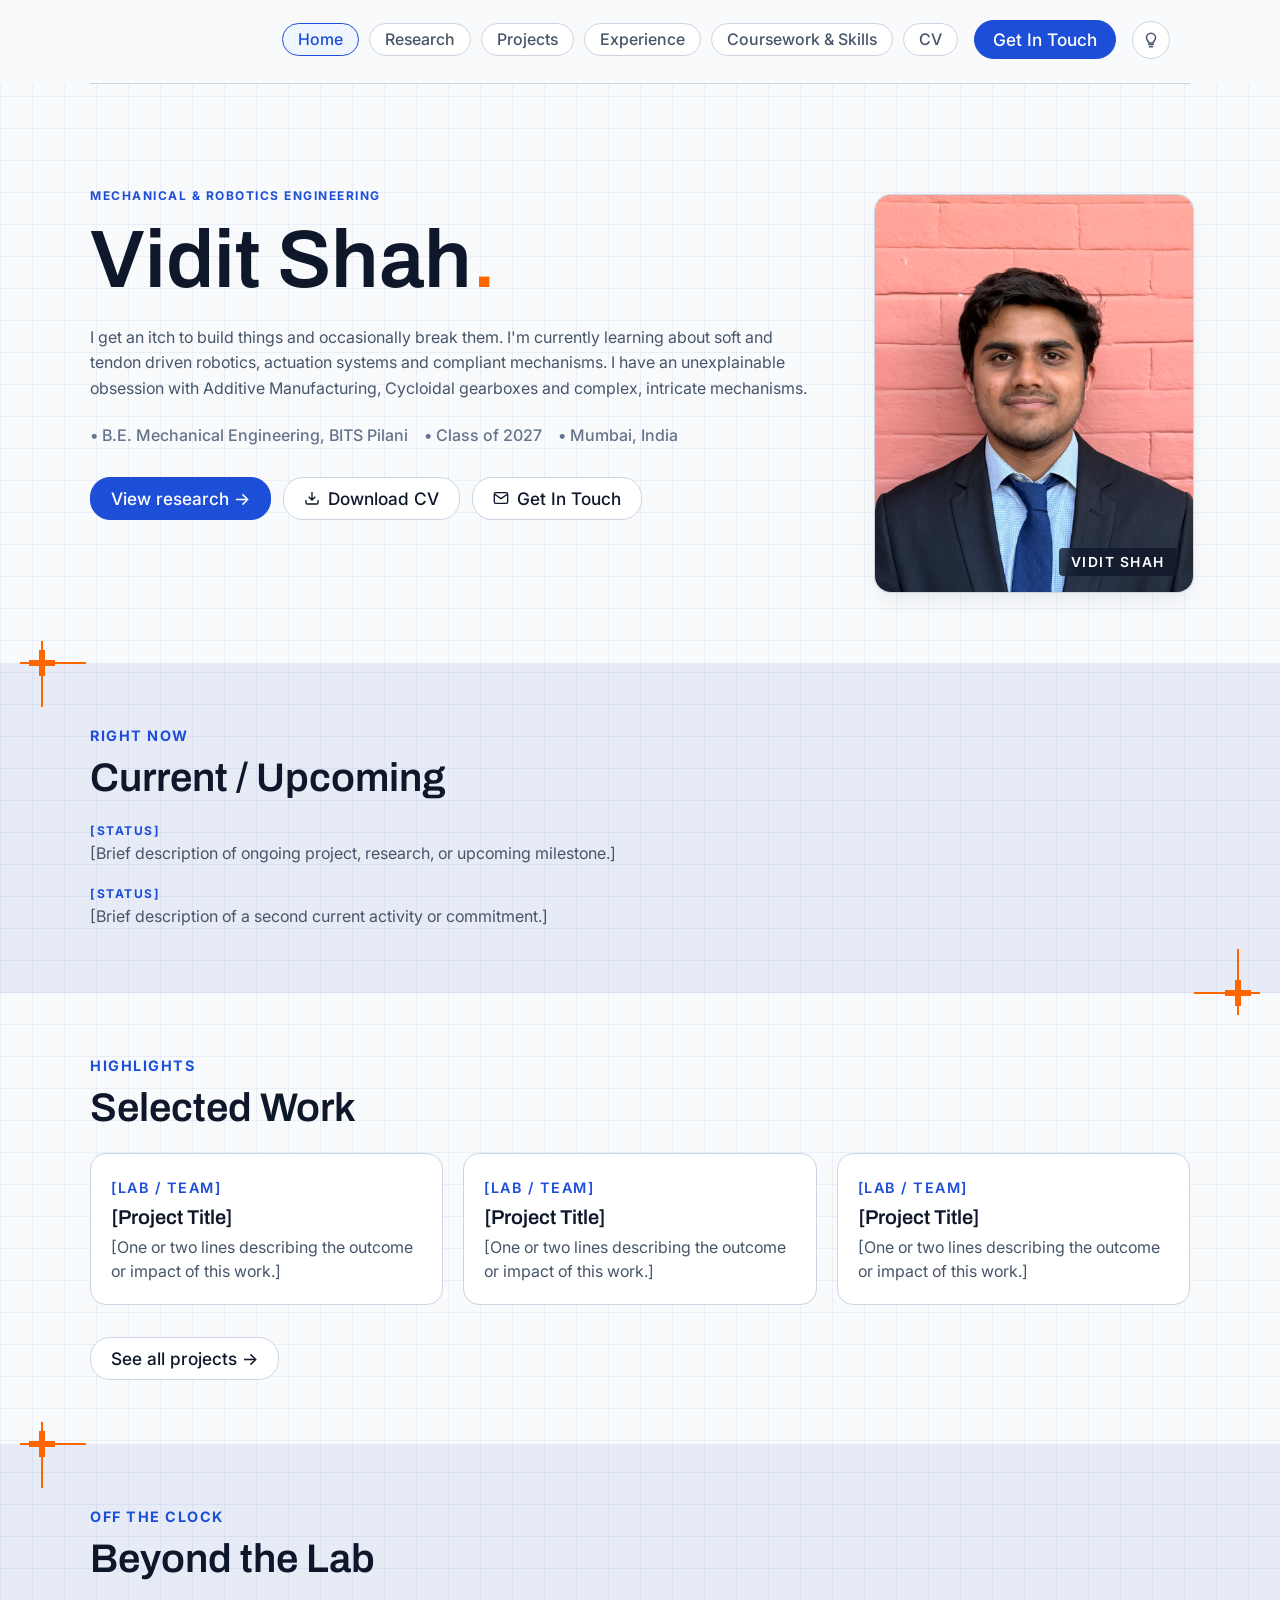
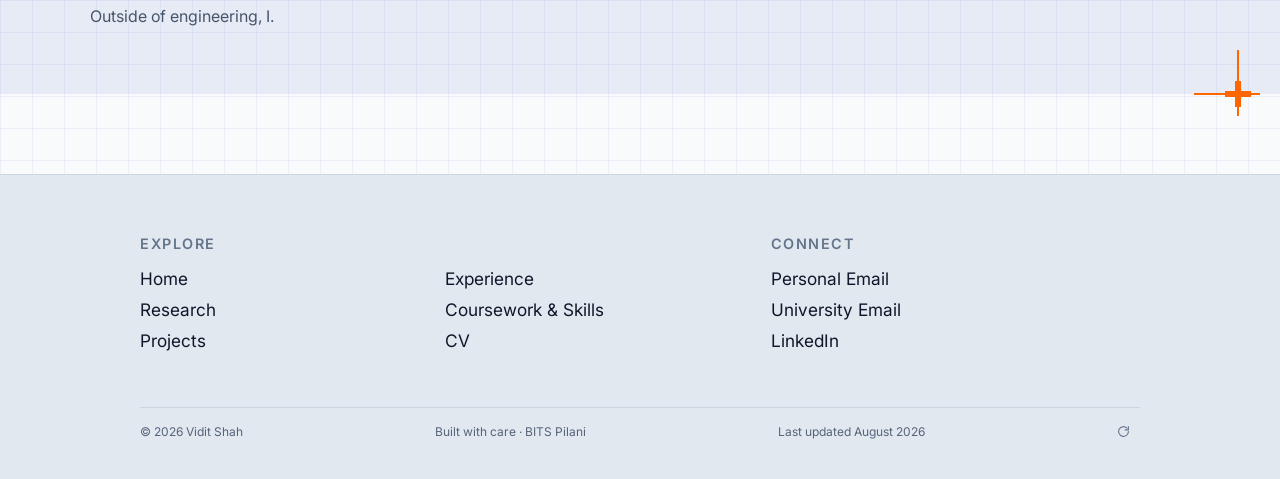
==== index.html @ d148212d "Update index.html" ====
<!DOCTYPE html>
<html lang="en">
<head>
  <meta charset="UTF-8">
  <meta name="viewport" content="width=device-width, initial-scale=1.0">
  <title>Vidit Shah</title>
  <link rel="icon" type="image/png" href="assets/favicon.png">
  <link rel="icon" type="image/svg+xml" href="assets/favicon.svg">
  <link rel="apple-touch-icon" href="assets/favicon.png">
  <link rel="stylesheet" href="style.css">
  <link rel="preconnect" href="https://fonts.googleapis.com">
  <link rel="preconnect" href="https://fonts.gstatic.com" crossorigin>
  <link href="https://fonts.googleapis.com/css2?family=Inter:wght@300;400;500;600;700&family=Archivo:ital,wght@0,500;0,600;0,700;1,400&display=swap" rel="stylesheet">
  <script>
    // Applied before first paint to avoid a light-mode flash for users
    // who previously chose dark mode. Mirrors the logic in script.js.
    try {
      if (localStorage.getItem('theme-preference') === 'dark') {
        document.documentElement.classList.add('dark-mode-pending');
      }
    } catch (e) {}
  </script>
</head>
<body>

  <!-- Site Header (nav + divider, frozen together on scroll) -->
  <header class="site-header">
    <div class="nav-container">
      <nav class="navbar" role="tablist" aria-label="Site sections">
        <button class="nav-tab active" data-filter="home" role="tab" aria-selected="true">Home</button>
        <button class="nav-tab" data-filter="research" role="tab" aria-selected="false">Research</button>
        <button class="nav-tab" data-filter="projects" role="tab" aria-selected="false">Projects</button>
        <button class="nav-tab" data-filter="experience" role="tab" aria-selected="false">Experience</button>
        <button class="nav-tab" data-filter="skills" role="tab" aria-selected="false">Coursework &amp; Skills</button>
        <button class="nav-tab" id="cv-btn" type="button">CV</button>
      </nav>
      <button id="contact-btn" class="contact-tab">Get In Touch</button>
      <button id="theme-toggle-btn" class="theme-toggle-btn" type="button" aria-label="Toggle dark mode" aria-pressed="false">
        <svg class="theme-icon" viewBox="0 0 24 24" fill="none" stroke="currentColor" stroke-width="2" stroke-linecap="round" stroke-linejoin="round">
          <path d="M9 18h6"/>
          <path d="M10 21h4"/>
          <path d="M12 3a6 6 0 0 0-6 6c0 2.14.94 3.36 2 4.5.53.57 1 1.13 1 2.5h6c0-1.37.47-1.93 1-2.5 1.06-1.14 2-2.36 2-4.5a6 6 0 0 0-6-6z"/>
        </svg>
      </button>
    </div>

    <hr class="top-divider">
  </header>

  <main class="main-content">
    
    <!-- Home Ribbons (Visible on Home Tab) -->
    <section id="hero-section" class="ribbons-wrapper">

      <!-- Ribbon 1: Name & Hero Shot -->
      <div class="ribbon ribbon-a ribbon-hero">
        <div class="ribbon-inner hero-ribbon-inner">
          <div class="hero-text">
            <span class="hero-sub-header">Mechanical & Robotics Engineering</span>
            <h1 class="hero-title">Vidit Shah<span class="hero-title-accent">.</span></h1>
            <p class="hero-bio">
              I get an itch to build things and occasionally break them. I'm currently learning about soft and tendon driven robotics, actuation systems and compliant mechanisms. I have an unexplainable obsession with Additive Manufacturing, Cycloidal gearboxes and complex, intricate mechanisms.
            </p>
            <ul class="hero-meta">
              <li>• B.E. Mechanical Engineering, BITS Pilani</li>
              <li>• Class of 2027</li>
              <li>• Mumbai, India</li>
            </ul>
            <div class="hero-actions">
              <button class="btn btn-solid" data-nav-target="research">View research &rarr;</button>
              <button class="btn btn-outline" id="hero-cv-btn" type="button">
                <svg class="btn-icon" viewBox="0 0 24 24" fill="none" stroke="currentColor" stroke-width="2"><path d="M21 15v4a2 2 0 0 1-2 2H5a2 2 0 0 1-2-2v-4M7 10l5 5 5-5M12 15V3"/></svg>
                Download CV
              </button>
              <button class="btn btn-outline" id="hero-contact-btn" type="button">
                <svg class="btn-icon" viewBox="0 0 24 24" fill="none" stroke="currentColor" stroke-width="2"><path d="M4 4h16c1.1 0 2 .9 2 2v12c0 1.1-.9 2-2 2H4c-1.1 0-2-.9-2-2V6c0-1.1.9-2 2-2z"/><polyline points="22,6 12,13 2,6"/></svg>
                Get In Touch
              </button>
            </div>
          </div>

          <div class="hero-image-wrapper hero-dim">
            <img src="assets/profile.jpg" alt="Profile Photo" class="hero-image">

            <!-- ISO 129-style dimension callouts, shown on .hero-dim:hover.
                 Decorative — update the three .dim-value numbers below if
                 the photo's real size or corner radius ever changes. -->
            <div class="dim-callouts" aria-hidden="true">

              <!-- Overall width, dimensioned above the photo -->
              <div class="dim dim-width">
                <span class="dim-ext dim-ext-a"></span>
                <span class="dim-ext dim-ext-b"></span>
                <span class="dim-stroke"></span>
                <span class="dim-arrow dim-arrow-a"></span>
                <span class="dim-arrow dim-arrow-b"></span>
                <span class="dim-value">96</span>
              </div>

              <!-- Overall height, dimensioned to the right of the photo -->
              <div class="dim dim-height">
                <span class="dim-ext dim-ext-a"></span>
                <span class="dim-ext dim-ext-b"></span>
                <span class="dim-stroke"></span>
                <span class="dim-arrow dim-arrow-a"></span>
                <span class="dim-arrow dim-arrow-b"></span>
                <span class="dim-value">120</span>
              </div>

              <!-- Corner fillet radius, leadered from the bottom-left corner -->
              <div class="dim dim-fillet">
                <span class="dim-leader"></span>
                <span class="dim-value">R16</span>
              </div>

            </div>

            <div class="hero-badge">Vidit Shah</div>
          </div>
        </div>
      </div>

      <!-- Ribbon 2: Current / Upcoming -->
      <div class="ribbon ribbon-b">
        <span class="corner-mark corner-mark-tl" aria-hidden="true"></span>
        <span class="corner-mark corner-mark-br" aria-hidden="true"></span>
        <div class="ribbon-inner">
          <span class="ribbon-eyebrow">RIGHT NOW</span>
          <h2 class="ribbon-title">Current / Upcoming</h2>
          <ul class="ribbon-list">
            <li>
              <span class="ribbon-list-label">[Status]</span>
              <span class="ribbon-list-text">[Brief description of ongoing project, research, or upcoming milestone.]</span>
            </li>
            <li>
              <span class="ribbon-list-label">[Status]</span>
              <span class="ribbon-list-text">[Brief description of a second current activity or commitment.]</span>
            </li>
          </ul>
        </div>
      </div>

      <!-- Ribbon 3: Selected Work -->
      <div class="ribbon ribbon-a">
        <div class="ribbon-inner">
          <span class="ribbon-eyebrow">HIGHLIGHTS</span>
          <h2 class="ribbon-title">Selected Work</h2>
          <div class="ribbon-card-row">
            <div class="mini-card">
              <span class="sub-header">[LAB / TEAM]</span>
              <h3 class="mini-card-title">[Project Title]</h3>
              <p class="mini-card-description">[One or two lines describing the outcome or impact of this work.]</p>
            </div>
            <div class="mini-card">
              <span class="sub-header">[LAB / TEAM]</span>
              <h3 class="mini-card-title">[Project Title]</h3>
              <p class="mini-card-description">[One or two lines describing the outcome or impact of this work.]</p>
            </div>
            <div class="mini-card">
              <span class="sub-header">[LAB / TEAM]</span>
              <h3 class="mini-card-title">[Project Title]</h3>
              <p class="mini-card-description">[One or two lines describing the outcome or impact of this work.]</p>
            </div>
          </div>
          <button class="btn btn-outline ribbon-cta" data-nav-target="projects">See all projects &rarr;</button>
        </div>
      </div>

      <!-- Ribbon 4: Beyond the Lab -->
      <div class="ribbon ribbon-b">
        <span class="corner-mark corner-mark-tl" aria-hidden="true"></span>
        <span class="corner-mark corner-mark-br" aria-hidden="true"></span>
        <div class="ribbon-inner">
          <span class="ribbon-eyebrow">OFF THE CLOCK</span>
          <h2 class="ribbon-title">Beyond the Lab</h2>
          <p class="ribbon-text">
            Outside of engineering, I.
          </p>
        </div>
      </div>

    </section>


    <!-- Research Summary (Visible only on Research Tab) — populated from
         the ResearchFocus sheet via script.js -->
    <section id="research-intro" class="section-intro hidden">
      <div class="section-intro-inner">
        <span class="ribbon-eyebrow">OVERVIEW</span>
        <h2 class="ribbon-title">Research Focus</h2>
        <p class="ribbon-text" id="research-focus-text">Loading research focus…</p>
        <div class="tags section-intro-tags" id="research-focus-tags"></div>
      </div>
    </section>

    <!-- Project Grid (Visible on Research, Skills) — Research cards and
         Coursework/Skills lists are populated from Google Sheets via
         script.js. Coursework/Skills card shells stay in the HTML since
         their surrounding copy is hardcoded; only the grouped lists are
         dynamic. -->
    <section id="grid-section" class="grid-container hidden">

      <!-- Research cards render here -->
      <div id="research-cards-container" class="contents"></div>

      <!-- Coursework Card -->
      <article class="card card-wide" data-category="skills">
        <div class="card-media text-banner flex-column">
          <span class="banner-text">COURSEWORK</span>
          <span class="banner-subtext">ACADEMIC PREPARATION</span>
        </div>
        <div class="card-body">
          <span class="sub-header">Department of Mechanical Engineering at BITS Pilani</span>
          <h2 class="card-title">Relevant Coursework</h2>
          <p class="card-description">
            Achieved Highest Semester Grade (10/10) across all students in 6th semester, and the only student in the Mechanical Department to do so. 
          </p>
          <div class="coursework-groups" id="coursework-groups-container">
            <p class="data-loading-note">Loading coursework…</p>
          </div>
        </div>
      </article>

      <!-- Skills Card -->
      <article class="card card-wide" data-category="skills">
        <div class="card-media text-banner flex-column">
          <span class="banner-text">SKILLS</span>
          <span class="banner-subtext">COMPETENCIES</span>
        </div>
        <div class="card-body">
          <span class="sub-header">[TECHNICAL DOMAIN]</span>
          <h2 class="card-title">Technical Skills</h2>
          <p class="card-description">
            [One line noting overall technical focus or standout tool/method.]
          </p>
          <div class="coursework-groups" id="skills-groups-container">
            <p class="data-loading-note">Loading skills…</p>
          </div>
        </div>
      </article>

    </section>

    <!-- Projects Section (Visible only on Projects Tab) — both card grids
         are populated from Google Sheets via script.js. -->
    <section id="projects-section" class="hidden">

      <!-- Projects Subsection -->
      <div class="section-intro">
        <div class="section-intro-inner">
          <span class="ribbon-eyebrow">MAIN BUILDS</span>
          <h2 class="ribbon-title">Projects</h2>
          <p class="ribbon-text">[One line describing your primary, most substantial engineering projects.]</p>
        </div>
      </div>
      <div class="grid-container projects-grid" id="projects-cards-container">
        <p class="data-loading-note">Loading projects…</p>
      </div>

      <!-- Side Projects & Tangents Subsection -->
      <div class="section-intro projects-subsection-spacer">
        <div class="section-intro-inner">
          <span class="ribbon-eyebrow">FOR FUN</span>
          <h2 class="ribbon-title">Side Projects &amp; Tangents</h2>
          <p class="ribbon-text">[One line describing smaller builds, experiments, or things you made just to learn something.]</p>
        </div>
      </div>
      <div class="grid-container projects-grid" id="side-projects-cards-container">
        <p class="data-loading-note">Loading side projects…</p>
      </div>

    </section>
    <!-- Experience Ribbons (Visible only on Experience Tab) -->
    <section id="experience-section" class="ribbons-wrapper hidden">

      <!-- Intro Ribbon -->
      <div class="ribbon ribbon-b">
        <span class="corner-mark corner-mark-tl" aria-hidden="true"></span>
        <span class="corner-mark corner-mark-br" aria-hidden="true"></span>
        <div class="ribbon-inner">
          <span class="ribbon-eyebrow">EXPERIENCE &amp; LEADERSHIP</span>
          <h2 class="ribbon-title">The journey so far.</h2>
          <p class="ribbon-text">
            [A short paragraph tying together internships, leadership, and teaching — the thread that connects them.]
          </p>
        </div>
      </div>

      <!-- Professional Experience Timeline Ribbon -->
      <div class="ribbon ribbon-a">
        <div class="ribbon-inner">
          <span class="ribbon-eyebrow">PROFESSIONAL EXPERIENCE</span>
          <h2 class="ribbon-title">Where I have worked</h2>
          <div class="timeline-card">
          <ul class="timeline-list">
              <li class="timeline-item">
                <span class="timeline-date">[MONTH YEAR] to Present</span>
                <h3 class="timeline-role">[Engineering Role Title]</h3>
                <span class="timeline-org">[Company / Organization]</span>
                <ul class="timeline-bullets">
                  <li>[Responsibility or achievement, quantified where possible.]</li>
                  <li>[Responsibility or achievement, quantified where possible.]</li>
                </ul>
              </li>
              <li class="timeline-item">
                <span class="timeline-date">[MONTH YEAR] to [MONTH YEAR]</span>
                <h3 class="timeline-role">[Internship Title]</h3>
                <span class="timeline-org">[Company / Organization]</span>
                <ul class="timeline-bullets">
                  <li>[Responsibility or achievement, quantified where possible.]</li>
                  <li>[Responsibility or achievement, quantified where possible.]</li>
                </ul>
              </li>
              <li class="timeline-item">
                <span class="timeline-date">[MONTH YEAR] to [MONTH YEAR]</span>
                <h3 class="timeline-role">[Internship Title]</h3>
                <span class="timeline-org">[Company / Organization]</span>
                <ul class="timeline-bullets">
                  <li>[Responsibility or achievement, quantified where possible.]</li>
                  <li>[Responsibility or achievement, quantified where possible.]</li>
                </ul>
              </li>
            </ul>
          </div>
          </div>
        </div>

      <!-- Technical Leadership Highlight Ribbon -->
      <div class="ribbon ribbon-b">
        <span class="corner-mark corner-mark-tl" aria-hidden="true"></span>
        <span class="corner-mark corner-mark-br" aria-hidden="true"></span>
        <div class="ribbon-inner">
          <span class="ribbon-eyebrow">TECHNICAL LEADERSHIP</span>
          <h2 class="ribbon-title">Vice Captain & Lead Mechanical Engineer</h2>
          <p class="ribbon-subtext">CRISS Robotics &middot; April 2023 to Present</p>
          <div class="leadership-layout">
            <div class="leadership-image-wrapper">
              <img src="assets/profile.jpg" alt="Leadership role photo" class="leadership-image">
            </div>
            <div class="leadership-copy">
              <p>[Intro paragraph on the scope and impact of the role — team size, budget, or scale.]</p>
              <ul class="leadership-bullets">
                <li><strong>[Category]:</strong> [Detail or outcome.]</li>
                <li><strong>[Category]:</strong> [Detail or outcome.]</li>
                <li><strong>[Category]:</strong> [Detail or outcome.]</li>
                <li><strong>[Category]:</strong> [Detail or outcome.]</li>
              </ul>
              <div class="tags">
                <span class="pill">Tag 1</span>
                <span class="pill">Tag 2</span>
              </div>
            </div>
          </div>
        </div>
      </div>

      <!-- Teaching Ribbon -->
      <div class="ribbon ribbon-a">
        <div class="ribbon-inner">
          <span class="ribbon-eyebrow">TEACHING</span>
          <h2 class="ribbon-title">Passing it on</h2>
          <div class="ribbon-card-row">
            <div class="mini-card">
              <span class="sub-header">[ORGANIZATION] &middot; [DATE RANGE]</span>
              <h3 class="mini-card-title">[Teaching Role Title]</h3>
              <p class="mini-card-description">[One or two lines describing the teaching or mentorship role.]</p>
            </div>
            <div class="mini-card">
              <span class="sub-header">[ORGANIZATION] &middot; [DATE RANGE]</span>
              <h3 class="mini-card-title">[Teaching Role Title]</h3>
              <p class="mini-card-description">[One or two lines describing the teaching or mentorship role.]</p>
            </div>
          </div>
        </div>
      </div>

    </section>

    <!-- Detail View (full-page, opens on card click, populated from that card's <template>) -->
    <section id="detail-view" class="detail-view hidden">
      <button class="back-btn" id="detail-back-btn" type="button">
        <svg class="btn-icon" viewBox="0 0 24 24" fill="none" stroke="currentColor" stroke-width="2"><path d="M19 12H5M12 19l-7-7 7-7"/></svg>
        Back
      </button>
      <div id="detail-view-content" class="detail-view-content"></div>
    </section>

  </main>

  <!-- Contact Modal -->
  <div id="contact-modal" class="modal">
    <div class="modal-content">
      <span class="close-btn" role="button" tabindex="0" aria-label="Close contact dialog">&times;</span>
      <h2>Get In Touch</h2>
      <div class="contact-links">
        <a href="mailto:personal@domain.com" class="contact-item">
          <span class="contact-label">Personal Email</span>
          <span class="contact-value">personal@domain.com</span>
        </a>
        <a href="mailto:student@university.edu" class="contact-item">
          <span class="contact-label">University Email</span>
          <span class="contact-value">student@university.edu</span>
        </a>
        <a href="https://linkedin.com/in/username" target="_blank" rel="noopener noreferrer" class="contact-item">
          <span class="contact-label">LinkedIn</span>
          <span class="contact-value">linkedin.com/in/username</span>
        </a>
      </div>
    </div>
  </div>

  <!-- CV Modal -->
  <div id="cv-modal" class="modal">
    <div class="modal-content cv-modal-content">
      <span class="close-btn" role="button" tabindex="0" aria-label="Close CV dialog">&times;</span>
      <h2>My CV</h2>
      <div class="cv-tabs" role="tablist" aria-label="CV versions">
        <button class="cv-tab" type="button" data-cv-src="assets/CV-1page.pdf" data-cv-name="ViditShah.pdf" data-cv-flavor="Concise overview" aria-selected="false">1-Page</button>
        <button class="cv-tab active" type="button" data-cv-src="assets/CV-2page.pdf" data-cv-name="ViditShah.pdf" data-cv-flavor="Full detail" aria-selected="true">2-Page</button>
        <span class="cv-flavor" id="cv-flavor">Full detail</span>
      </div>
      <div class="cv-viewer-wrapper">
        <embed id="cv-embed" class="cv-embed" src="assets/CV-2page.pdf" type="application/pdf">
      </div>
      <div class="cv-footer-row">
        <span class="cv-last-updated" id="cv-last-updated">• Last updated August 2026</span>
        <a id="cv-download-link" href="assets/CV-2page.pdf" download="ViditShah.pdf" class="btn btn-outline cv-download-btn">
          <svg class="btn-icon" viewBox="0 0 24 24" fill="none" stroke="currentColor" stroke-width="2"><path d="M21 15v4a2 2 0 0 1-2 2H5a2 2 0 0 1-2-2v-4M7 10l5 5 5-5M12 15V3"/></svg>
          Download PDF
        </a>
      </div>
    </div>
  </div>

  <!-- Footer -->
  <footer class="site-footer">
    <div class="footer-container">
      <div class="footer-top">
        <div class="footer-col">
          <span class="footer-col-title">EXPLORE</span>
          <div class="footer-links-grid">
            <ul class="footer-links">
              <li><a href="#" data-footer-filter="home">Home</a></li>
              <li><a href="#" data-footer-filter="research">Research</a></li>
              <li><a href="#" data-footer-filter="projects">Projects</a></li>
            </ul>
            <ul class="footer-links">
              <li><a href="#" data-footer-filter="experience">Experience</a></li>
              <li><a href="#" data-footer-filter="skills">Coursework &amp; Skills</a></li>
              <li><button id="footer-cv-btn" class="footer-link-btn" type="button">CV</button></li>
            </ul>
          </div>
        </div>

        <div class="footer-col">
          <span class="footer-col-title">CONNECT</span>
          <ul class="footer-links">
            <li><a href="mailto:personal@domain.com">Personal Email</a></li>
            <li><a href="mailto:student@university.edu">University Email</a></li>
            <li><a href="https://linkedin.com/in/username" target="_blank" rel="noopener noreferrer">LinkedIn</a></li>
          </ul>
        </div>
      </div>

      <div class="footer-divider"></div>

      <div class="footer-bottom">
        <span class="copyright">&copy; 2026 Vidit Shah</span>
        <span class="tagline">Built with care · BITS Pilani</span>
        <span class="tagline" id="footer-last-updated">Last updated August 2026</span>
        <span class="footer-refresh">
          <button id="refresh-content-btn" class="footer-refresh-btn" type="button" aria-label="Refresh content from spreadsheet" title="Refresh content from spreadsheet">
            <svg class="footer-refresh-icon" id="refresh-icon" viewBox="0 0 24 24" fill="none" stroke="currentColor" stroke-width="2" stroke-linecap="round" stroke-linejoin="round">
              <path d="M21 12a9 9 0 1 1-2.64-6.36"/>
              <polyline points="21 3 21 9 15 9"/>
            </svg>
          </button>
          <span id="refresh-status" class="refresh-status" aria-live="polite"></span>
        </span>
      </div>
    </div>
  </footer>

  <!-- Back to Top -->
  <button id="back-to-top-btn" class="back-to-top-btn" type="button" aria-label="Back to top">
    <svg viewBox="0 0 24 24" fill="none" stroke="currentColor" stroke-width="2" stroke-linecap="round" stroke-linejoin="round">
      <path d="M12 19V5M5 12l7-7 7 7"/>
    </svg>
  </button>

  <script src="script.js"></script>
</body>
</html>
---- style.css ----
:root {
  --bg-color: #f8fafc;
  --card-bg: #ffffff;
  --card-border: #cbd5e1;
  --card-hover-border: #94a3b8;
  
  --text-main: #475569;
  --text-heading: #0f172a;
  --text-muted: #64748b;
  --text-faint: #556479;

  --blueprint-blue: #1d4ed8;
  --blueprint-dark: #1e40af;
  --blueprint-bg: #eff6ff;
  --blueprint-border: #bfdbfe;

  --safety-orange: #ff6600;
  --safety-orange-dark: #cc5200;
  --safety-orange-bg: #fff2e8;
  --safety-orange-border: #ffcda3;
  
  --footer-bg: #e2e8f0;
  --grid-line: rgba(29, 64, 175, 0.06);
  --media-placeholder-bg: #e2e8f0;

  /* Type scale — root font-size is 120% (1rem = 19.2px), so these rem
     values land on the intended pixel sizes: H1 40px / H2 28px / H3 20px
     / body 16px / label 12px. Applies to content headings/text; the hero
     name display and interactive UI chrome (buttons, tabs, tiny CAD-style
     annotations) are intentionally outside this scale — see comments at
     each usage. */
  --fs-h1: 2.083rem;
  --fs-h2: 1.458rem;
  --fs-h3: 1.042rem;
  --fs-body: 0.833rem;
  --fs-label: 0.625rem;
}

/* Dark mode — overrides the same custom properties so every component
   that already references var(--...) repaints automatically. Toggled via
   body.dark-mode in script.js; intentionally not persisted, so the site
   always loads in light mode. */
body.dark-mode,
html.dark-mode-pending {
  --bg-color: #0f172a;
  --card-bg: #1e293b;
  --card-border: #334155;
  --card-hover-border: #475569;

  --text-main: #cbd5e1;
  --text-heading: #f8fafc;
  --text-muted: #94a3b8;
  --text-faint: #94a3b8;

  --blueprint-blue: #60a5fa;
  --blueprint-dark: #93c5fd;
  --blueprint-bg: rgba(96, 165, 250, 0.14);
  --blueprint-border: rgba(96, 165, 250, 0.35);

  --safety-orange: #ff8a3d;
  --safety-orange-dark: #ffbf94;
  --safety-orange-bg: rgba(255, 102, 0, 0.14);
  --safety-orange-border: rgba(255, 138, 61, 0.35);

  --footer-bg: #1e293b;
  --grid-line: rgba(96, 165, 250, 0.08);
  --media-placeholder-bg: #334155;
}

* {
  box-sizing: border-box;
  margin: 0;
  padding: 0;
}

html {
  scroll-behavior: smooth;
  font-size: 120%;
}

body {
  background-color: var(--bg-color);
  color: var(--text-main);
  font-family: 'Inter', -apple-system, BlinkMacSystemFont, sans-serif;
  overflow-x: hidden;
  /* Site-wide blueprint grid. Applied once here (instead of separately on
     .ribbon and .grid-container) so every tab — Home, Research, Projects,
     Experience, Skills — shows the exact same continuous grid behind its
     content, rather than only appearing behind some sections. */
  background-image:
    linear-gradient(var(--grid-line) 1px, transparent 1px),
    linear-gradient(to right, var(--grid-line) 1px, transparent 1px);
  background-size: 32px 32px;
  background-attachment: scroll;
}

a, button {
  font-family: inherit;
}

:focus-visible {
  outline: 2px solid var(--blueprint-blue);
  outline-offset: 2px;
  border-radius: 4px;
}

@media (prefers-reduced-motion: reduce) {
  html {
    scroll-behavior: auto;
  }
  * {
    animation-duration: 0.01ms !important;
    transition-duration: 0.01ms !important;
  }
}

/* Navigation Container */
.site-header {
  position: sticky;
  top: 0;
  z-index: 100;
  background-color: var(--bg-color);
  padding-top: 20px;
}

.nav-container {
  display: flex;
  justify-content: flex-end;
  align-items: center;
  gap: 16px;
  max-width: 1100px;
  margin: 0 auto;
  padding: 0 20px;
}

.navbar {
  display: flex;
  gap: 10px;
  overflow-x: auto;
  scrollbar-width: none;
  -ms-overflow-style: none;
  justify-content: flex-end;
}

.navbar::-webkit-scrollbar {
  display: none;
}

.nav-tab {
  background: var(--card-bg);
  border: 1px solid var(--card-border);
  color: var(--text-main);
  padding: 6px 15px;
  border-radius: 18px;
  cursor: pointer;
  font-size: 0.83rem;
  font-weight: 500;
  white-space: nowrap;
  flex-shrink: 0;
  transition: all 0.2s ease;
}

.nav-tab-link {
  display: inline-flex;
  align-items: center;
  text-decoration: none;
}

/* Divider between nav ribbon and main content */
.top-divider {
  border: none;
  border-top: 1px solid var(--card-border);
  width: calc(100% - 40px);
  max-width: 1100px;
  margin: 24px auto 40px auto;
}

.nav-tab:hover,
.nav-tab.active {
  background: var(--blueprint-bg);
  border-color: var(--blueprint-blue);
  color: var(--blueprint-blue);
}

.contact-tab {
  position: relative;
  z-index: 0;
  overflow: hidden;
  background: var(--blueprint-blue);
  border: 1px solid var(--blueprint-blue);
  color: #ffffff;
  padding: 8px 18px;
  border-radius: 20px;
  cursor: pointer;
  font-size: 0.9rem;
  font-weight: 500;
  white-space: nowrap;
  flex-shrink: 0;
  transition: border-color 0.3s ease, box-shadow 0.3s ease;
}

/* Gradient fades in/out via opacity rather than animating the
   background property directly — background: color -> gradient can't
   be interpolated, so it used to snap instantly on both hover and
   hover-off, causing a visible flash. */
.contact-tab::before {
  content: "";
  position: absolute;
  inset: 0;
  z-index: -1;
  background: linear-gradient(135deg, var(--blueprint-blue), var(--blueprint-dark));
  opacity: 0;
  transition: opacity 0.3s ease;
}

.contact-tab:hover::before {
  opacity: 1;
}

.contact-tab:hover {
  border-color: var(--blueprint-dark);
  box-shadow: 0 0 12px rgba(29, 78, 216, 0.35);
}

/* Dark Mode Toggle */
.theme-toggle-btn {
  display: inline-flex;
  align-items: center;
  justify-content: center;
  width: 38px;
  height: 38px;
  flex-shrink: 0;
  background: var(--card-bg);
  border: 1px solid var(--card-border);
  border-radius: 50%;
  color: var(--text-main);
  cursor: pointer;
  transition: all 0.2s ease;
}

.theme-toggle-btn:hover {
  border-color: var(--safety-orange);
  color: var(--safety-orange);
}

body.dark-mode .theme-toggle-btn {
  background: var(--blueprint-bg);
  border-color: var(--blueprint-border);
  color: var(--safety-orange);
}

.theme-icon {
  width: 18px;
  height: 18px;
}

/* Refresh Content Control — moved to the footer bar. A small text link
   with an icon, re-fetches the spreadsheet on demand instead of waiting
   for a full page reload. */
.footer-refresh {
  display: inline-flex;
  align-items: center;
  gap: 10px;
}

.footer-refresh-btn {
  display: inline-flex;
  align-items: center;
  gap: 6px;
  background: none;
  border: none;
  padding: 0;
  font-family: inherit;
  font-size: 0.78rem;
  color: var(--text-muted);
  cursor: pointer;
  transition: color 0.2s ease;
}

.footer-refresh-btn:hover {
  color: var(--safety-orange);
}

.footer-refresh-icon {
  width: 13px;
  height: 13px;
  flex-shrink: 0;
}

.footer-refresh-btn.is-refreshing .footer-refresh-icon {
  animation: spin 0.8s linear infinite;
}

@keyframes spin {
  from { transform: rotate(0deg); }
  to { transform: rotate(360deg); }
}

.refresh-status {
  font-size: 0.78rem;
  color: var(--text-muted);
  white-space: nowrap;
  opacity: 0;
  transition: opacity 0.25s ease;
}

.refresh-status.show {
  opacity: 1;
}

/* Back to Top */
.back-to-top-btn {
  position: fixed;
  right: 24px;
  bottom: 24px;
  z-index: 900;
  display: flex;
  align-items: center;
  justify-content: center;
  width: 38px;
  height: 38px;
  border-radius: 50%;
  background: var(--card-bg);
  border: 1px solid var(--card-border);
  color: var(--text-muted);
  cursor: pointer;
  opacity: 0;
  pointer-events: none;
  transform: translateY(6px);
  transition: opacity 0.25s ease, transform 0.25s ease, border-color 0.2s ease, color 0.2s ease;
}

.back-to-top-btn svg {
  width: 16px;
  height: 16px;
}

.back-to-top-btn.show {
  opacity: 0.75;
  pointer-events: auto;
  transform: translateY(0);
}

.back-to-top-btn:hover {
  opacity: 1;
  border-color: var(--safety-orange);
  color: var(--safety-orange);
}

@media (max-width: 480px) {
  .back-to-top-btn {
    right: 16px;
    bottom: 16px;
  }
}

/* Generic visibility utility — ensures any element with .hidden is hidden,
   even ones not covered by a more specific selector below (e.g. #projects-section) */
.hidden {
  display: none;
}

/* Lets a wrapper div hold dynamically-inserted cards without becoming a
   grid item itself — its children (the cards) participate directly in
   the parent CSS grid, as if the wrapper weren't there. */
.contents {
  display: contents;
}

.data-loading-note {
  grid-column: 1 / -1;
  color: var(--text-muted);
  font-size: var(--fs-body);
  padding: 8px 0;
}

.main-content {
  max-width: 1100px;
  margin: 0 auto 80px auto;
  padding: 0 20px;
}

/* Ribbon Sections (Home) */
.ribbons-wrapper {
  width: 100vw;
  position: relative;
  left: 50%;
  right: 50%;
  margin-left: -50vw;
  margin-right: -50vw;
}

.ribbons-wrapper.hidden {
  display: none;
}

.ribbon {
  width: 100%;
  padding: 64px 20px;
}

.ribbon-a {
  background-color: transparent;
}

.ribbon-b {
  /* No background-image/attachment of its own on purpose: a second,
     independently-fixed background on a non-body element isn't reliably
     honored by all browsers (notably mobile), which is what caused the
     blue ribbons' grid to drift out of sync with the white grid on scroll.
     Instead this just tints the single shared grid drawn on body, so
     there's only ever one grid, guaranteed to line up and move (or not
     move) identically everywhere. */
  background-color: rgba(29, 64, 175, 0.08);
  position: relative;
}

.corner-mark {
  position: absolute;
  width: 66px;
  height: 66px;
  pointer-events: none;
  background-repeat: no-repeat;
  background-image:
    linear-gradient(var(--safety-orange), var(--safety-orange)),
    linear-gradient(var(--safety-orange), var(--safety-orange)),
    linear-gradient(var(--safety-orange), var(--safety-orange)),
    linear-gradient(var(--safety-orange), var(--safety-orange)),
    linear-gradient(var(--safety-orange), var(--safety-orange)),
    linear-gradient(var(--safety-orange), var(--safety-orange));
  background-size:
    26px 6px,
    6px 26px,
    44px 2px,
    22px 2px,
    2px 44px,
    2px 22px;
}

/* Core point at (22px, 22px). Toward-content rays run 44px, away-from-content rays stay 22px.
   Positioned relative to the centered 1100px content box (not the full-bleed
   ribbon edge) so it stays anchored near the actual content corner at any
   viewport width, clamped so it never runs off-screen on narrow ones. */
.corner-mark-tl {
  top: -22px;
  left: max(20px, calc(50% - 674px));
  background-position:
    9px 19px,
    19px 9px,
    22px 21px,
    0px 21px,
    21px 22px,
    21px 0px;
}

/* Core point at (44px, 44px), mirrored. */
.corner-mark-br {
  bottom: -22px;
  right: max(20px, calc(50% - 674px));
  background-position:
    31px 41px,
    41px 31px,
    0px 43px,
    44px 43px,
    43px 0px,
    43px 44px;
}

.ribbon-inner {
  max-width: 1100px;
  margin: 0 auto;
}

.hero-ribbon-inner {
  display: grid;
  grid-template-columns: 1.4fr 0.6fr;
  gap: 48px;
  align-items: stretch;
}

.ribbon-eyebrow {
  font-size: 0.75rem;
  font-weight: 700;
  letter-spacing: 1.5px;
  color: var(--blueprint-blue);
  text-transform: uppercase;
  display: block;
  margin-bottom: 12px;
}

.ribbon-title {
  font-family: 'Archivo', sans-serif;
  font-size: var(--fs-h1);
  color: var(--text-heading);
  font-weight: 600;
  margin-bottom: 24px;
}

.ribbon-text {
  font-size: var(--fs-body);
  line-height: 1.6;
  color: var(--text-main);
  max-width: 700px;
}

.ribbon-list {
  list-style: none;
  display: flex;
  flex-direction: column;
  gap: 20px;
}

.ribbon-list li {
  display: flex;
  flex-direction: column;
  gap: 4px;
}

.ribbon-list-label {
  font-size: var(--fs-label);
  font-weight: 700;
  letter-spacing: 1.5px;
  color: var(--blueprint-blue);
  text-transform: uppercase;
}

.ribbon-list-text {
  font-size: var(--fs-body);
  line-height: 1.5;
  color: var(--text-main);
}

.ribbon-card-row {
  display: grid;
  grid-template-columns: repeat(auto-fit, minmax(240px, 1fr));
  gap: 20px;
  margin-bottom: 28px;
}

.mini-card {
  background-color: var(--card-bg);
  border: 1px solid var(--card-border);
  border-radius: 16px;
  padding: 20px;
  transition: transform 0.2s ease, border-color 0.2s ease, box-shadow 0.2s ease;
}

.mini-card:hover {
  transform: translateY(-4px);
  border-color: var(--card-hover-border);
  box-shadow: 0 12px 24px -12px rgba(15, 23, 42, 0.18);
}

.mini-card-title {
  font-family: 'Archivo', sans-serif;
  font-size: var(--fs-h3);
  color: var(--text-heading);
  font-weight: 600;
  margin: 8px 0;
}

.mini-card-description {
  font-size: var(--fs-body);
  line-height: 1.5;
  color: var(--text-main);
}

.ribbon-cta {
  margin-top: 4px;
}

.hero-sub-header {
  font-size: var(--fs-label);
  font-weight: 700;
  letter-spacing: 1.5px;
  color: var(--blueprint-blue);
  text-transform: uppercase;
  display: block;
  margin-bottom: 12px;
}

/* Intentionally outside the H1-H3 type scale — this is the hero's
   "display" name treatment, meant to read larger and bolder than any
   content heading on the page. */
.hero-title {
  font-family: 'Archivo', sans-serif;
  font-size: 4.25rem;
  color: var(--text-heading);
  font-weight: 600;
  line-height: 1.1;
  margin-bottom: 20px;
}

.hero-title-accent {
  color: var(--safety-orange);
}

.hero-bio {
  font-size: var(--fs-body);
  line-height: 1.6;
  color: var(--text-main);
  margin-bottom: 24px;
}

.hero-meta {
  list-style: none;
  display: flex;
  flex-wrap: wrap;
  gap: 16px;
  font-size: var(--fs-body);
  color: var(--text-muted);
  font-weight: 500;
  margin-bottom: 32px;
}

.hero-actions {
  display: flex;
  gap: 12px;
  flex-wrap: wrap;
}

.btn {
  display: inline-flex;
  align-items: center;
  gap: 8px;
  padding: 10px 20px;
  border-radius: 20px;
  font-size: 0.9rem;
  font-weight: 500;
  text-decoration: none;
  cursor: pointer;
  transition: all 0.2s ease;
}

.btn-solid {
  background-color: var(--blueprint-blue);
  color: #ffffff;
  border: 1px solid var(--blueprint-blue);
}

.btn-solid:hover {
  background-color: var(--blueprint-dark);
}

.btn-outline {
  background-color: var(--card-bg);
  color: var(--text-heading);
  border: 1px solid var(--card-border);
}

.btn-outline:hover {
  border-color: var(--blueprint-blue);
  color: var(--blueprint-blue);
  background-color: var(--blueprint-bg);
}

.btn-icon {
  width: 16px;
  height: 16px;
}

/* Hero Image & Overlay Badge */
.hero-image-wrapper {
  position: relative;
  width: auto;
  min-width: 160px;
  max-width: 340px;
  align-self: stretch;
  margin: 6px 0;
  aspect-ratio: 4 / 5;
  border-radius: 16px;
  overflow: hidden;
  border: 1px solid var(--card-border);
  box-shadow: 0 10px 25px -5px rgba(15, 23, 42, 0.08);
  background-color: var(--media-placeholder-bg);
}

.hero-image {
  width: 100%;
  height: 100%;
  object-fit: cover;
}

.hero-badge {
  position: absolute;
  bottom: 16px;
  left: 16px;
  background: rgba(15, 23, 42, 0.75);
  backdrop-filter: blur(6px);
  color: #ffffff;
  font-size: 0.72rem;
  font-weight: 600;
  letter-spacing: 1.5px;
  padding: 6px 12px;
  border-radius: 4px;
  text-transform: uppercase;
}

/* Research Summary / Section Intro Panel */
.section-intro {
  background-color: var(--card-bg);
  border: 1px solid var(--card-border);
  border-radius: 16px;
  padding: 32px;
  margin-bottom: 24px;
  animation: fadeInUp 0.35s ease both;
}

.section-intro.hidden {
  display: none;
}

.section-intro-inner {
  max-width: 800px;
}

.section-intro-tags {
  margin-top: 20px;
}

/* Coursework */
.card-wide {
  grid-column: 1 / -1;
}

.coursework-groups {
  display: grid;
  grid-template-columns: repeat(auto-fit, minmax(180px, 1fr));
  gap: 20px;
  margin-top: 4px;
}

.coursework-group {
  display: flex;
  flex-direction: column;
  gap: 8px;
}

.coursework-list {
  list-style: none;
  display: flex;
  flex-direction: column;
  gap: 6px;
}

.coursework-list li {
  font-size: var(--fs-body);
  line-height: 1.4;
  color: var(--text-main);
  padding-left: 14px;
  position: relative;
}

.coursework-list li::before {
  content: "";
  position: absolute;
  left: 0;
  top: 8px;
  width: 5px;
  height: 5px;
  border-radius: 50%;
  background-color: var(--blueprint-blue);
}

/* Flat coursework list — used when courses aren't grouped by category
   (e.g. too skewed toward one group to be useful as separate columns).
   CSS multi-column lets the browser balance items across 3 columns
   automatically, reading top-to-bottom within each column. */
.coursework-flat-list {
  display: block;
  column-count: 3;
  column-gap: 28px;
  margin-top: 4px;
}

.coursework-flat-list li {
  break-inside: avoid;
  margin-bottom: 6px;
}

@media (max-width: 720px) {
  .coursework-flat-list {
    column-count: 2;
  }
}

@media (max-width: 480px) {
  .coursework-flat-list {
    column-count: 1;
  }
}

/* Experience: Timeline */
.timeline-card {
  background-color: var(--card-bg);
  border: 1px solid var(--card-border);
  border-radius: 16px;
  padding: 32px;
}

.timeline-list {
  list-style: none;
  display: flex;
  flex-direction: column;
  gap: 32px;
  position: relative;
  padding-left: 28px;
  border-left: 2px solid var(--card-border);
}

.timeline-item {
  position: relative;
}

.timeline-item::before {
  content: "";
  position: absolute;
  left: -34px;
  top: 4px;
  width: 12px;
  height: 12px;
  border-radius: 50%;
  background-color: var(--card-bg);
  border: 2px solid var(--blueprint-blue);
}

.timeline-date {
  font-size: 0.75rem;
  font-weight: 700;
  letter-spacing: 1.5px;
  color: var(--blueprint-blue);
  text-transform: uppercase;
  display: block;
  margin-bottom: 6px;
}

.timeline-role {
  font-family: 'Archivo', sans-serif;
  font-size: var(--fs-h2);
  color: var(--text-heading);
  font-weight: 600;
  margin-bottom: 4px;
}

.timeline-org {
  display: block;
  font-size: 0.85rem;
  color: var(--text-muted);
  margin-bottom: 10px;
}

.timeline-bullets {
  list-style: none;
  display: flex;
  flex-direction: column;
  gap: 6px;
}

.timeline-bullets li {
  font-size: var(--fs-body);
  line-height: 1.5;
  color: var(--text-main);
  padding-left: 14px;
  position: relative;
}

.timeline-bullets li::before {
  content: "";
  position: absolute;
  left: 0;
  top: 8px;
  width: 5px;
  height: 5px;
  border-radius: 50%;
  background-color: var(--blueprint-blue);
}

/* Experience: Leadership Highlight */
.ribbon-subtext {
  font-size: var(--fs-body);
  color: var(--text-main);
  margin-bottom: 24px;
}

.leadership-layout {
  display: grid;
  grid-template-columns: 1fr 1fr;
  gap: 32px;
  align-items: start;
}

.leadership-image-wrapper {
  width: 100%;
  height: 100%;
  min-height: 240px;
  border-radius: 12px;
  overflow: hidden;
  border: 1px solid var(--card-border);
}

.leadership-image {
  width: 100%;
  height: 100%;
  min-height: 240px;
  object-fit: cover;
  display: block;
}

.leadership-copy p {
  font-size: var(--fs-body);
  line-height: 1.6;
  color: var(--text-main);
  margin-bottom: 16px;
}

.leadership-bullets {
  list-style: none;
  display: flex;
  flex-direction: column;
  gap: 10px;
  margin-bottom: 20px;
}

.leadership-bullets li {
  font-size: var(--fs-body);
  line-height: 1.5;
  color: var(--text-main);
  padding-left: 14px;
  position: relative;
}

.leadership-bullets li::before {
  content: "";
  position: absolute;
  left: 0;
  top: 8px;
  width: 5px;
  height: 5px;
  border-radius: 50%;
  background-color: var(--blueprint-blue);
}

.leadership-bullets strong {
  color: var(--text-heading);
}

@media (max-width: 720px) {
  .leadership-layout {
    grid-template-columns: 1fr;
  }
  .leadership-image-wrapper,
  .leadership-image {
    min-height: 200px;
  }
}

/* ===== Hero Photo — ISO 129-style Dimension Callouts =====
   Scoped to .hero-dim only (hero photo exclusively). These dims are
   drawn outside the part on hover, like a real CAD sketch, so overflow
   needs to move from the wrapper to the image itself for the rounded
   corners. */

.hero-image-wrapper.hero-dim {
  overflow: visible;
}

.hero-image-wrapper.hero-dim .hero-image {
  border-radius: 16px;
}

.dim-callouts {
  position: absolute;
  inset: 0;
  pointer-events: none;
  opacity: 0;
  transition: opacity 0.25s ease;
  font-family: 'Archivo', sans-serif;
}

.hero-dim:hover .dim-callouts {
  opacity: 1;
}

.dim {
  position: absolute;
}

.dim-value {
  position: absolute;
  font-size: 0.66rem;
  font-weight: 600;
  color: var(--safety-orange);
  white-space: nowrap;
  background: var(--bg-color);
  padding: 0 4px;
  line-height: 1.4;
}

.dim-ext,
.dim-stroke,
.dim-leader {
  position: absolute;
  background: var(--safety-orange);
}

.dim-arrow {
  position: absolute;
  width: 0;
  height: 0;
}

/* ---- Width dimension: runs above the photo ---- */
.dim-width {
  top: -28px;
  left: 4px;
  right: 4px;
  height: 28px;
}

.dim-width .dim-ext-a,
.dim-width .dim-ext-b {
  top: 10px;
  height: 16px;
  width: 1px;
}
.dim-width .dim-ext-a { left: 0; }
.dim-width .dim-ext-b { right: 0; }

.dim-width .dim-stroke {
  top: 14px;
  left: 4px;
  right: 4px;
  height: 1px;
}

.dim-width .dim-arrow {
  top: 10px;
  border-top: 4px solid transparent;
  border-bottom: 4px solid transparent;
}
.dim-width .dim-arrow-a {
  left: 0;
  border-left: 7px solid var(--safety-orange);
}
.dim-width .dim-arrow-b {
  right: 0;
  border-right: 7px solid var(--safety-orange);
}

.dim-width .dim-value {
  top: -2px;
  left: 50%;
  transform: translateX(-50%);
}

/* ---- Height dimension: runs to the right of the photo ---- */
.dim-height {
  top: 4px;
  bottom: 4px;
  right: -30px;
  width: 30px;
}

.dim-height .dim-ext-a,
.dim-height .dim-ext-b {
  left: 2px;
  width: 16px;
  height: 1px;
}
.dim-height .dim-ext-a { top: 0; }
.dim-height .dim-ext-b { bottom: 0; }

.dim-height .dim-stroke {
  left: 14px;
  top: 4px;
  bottom: 4px;
  width: 1px;
}

.dim-height .dim-arrow {
  left: 10px;
  border-left: 4px solid transparent;
  border-right: 4px solid transparent;
}
.dim-height .dim-arrow-a {
  top: 0;
  border-top: 7px solid var(--safety-orange);
}
.dim-height .dim-arrow-b {
  bottom: 0;
  border-bottom: 7px solid var(--safety-orange);
}

.dim-height .dim-value {
  left: -4px;
  top: 50%;
  transform: translateY(-50%) rotate(-90deg);
  transform-origin: center;
}

/* ---- Fillet radius: leadered out of the bottom-left corner ---- */
.dim-fillet {
  bottom: 0;
  left: 0;
  width: 0;
  height: 0;
}

.dim-fillet .dim-leader {
  bottom: 0;
  left: 0;
  width: 34px;
  height: 1px;
  transform: rotate(135deg);
  transform-origin: left center;
}

.dim-fillet .dim-leader::before {
  content: "";
  position: absolute;
  left: -1px;
  top: -3px;
  width: 0;
  height: 0;
  border-top: 3px solid transparent;
  border-bottom: 3px solid transparent;
  border-right: 7px solid var(--safety-orange);
}

.dim-fillet .dim-value {
  bottom: -30px;
  left: -34px;
}

/* Name badge moves to bottom-right so it stays clear of the fillet
   leader coming out of the bottom-left corner. */
.hero-dim .hero-badge {
  left: auto;
  right: 16px;
}

/* Card base */
.card {
  position: relative;
}

.card-clickable {
  cursor: pointer;
}

.card-clickable:focus-visible {
  outline: 2px solid var(--blueprint-blue);
  outline-offset: 2px;
}

/* Detail View (full page, in-flow — replaces previous card grid/ribbons when open) */
.detail-view {
  animation: fadeInUp 0.3s ease both;
}

.detail-view.hidden {
  display: none;
}

.detail-view-content {
  max-width: 900px;
  margin: 0 auto;
}

.back-btn {
  display: inline-flex;
  align-items: center;
  gap: 8px;
  background: none;
  border: none;
  padding: 0;
  margin: 0 auto 28px;
  max-width: 900px;
  width: 100%;
  font-family: 'Inter', sans-serif;
  font-size: var(--fs-body);
  font-weight: 500;
  color: var(--text-main);
  cursor: pointer;
  transition: color 0.2s ease;
}

.back-btn:hover {
  color: var(--blueprint-blue);
}

.detail-eyebrow {
  font-size: var(--fs-label);
  font-weight: 700;
  letter-spacing: 1.5px;
  color: var(--blueprint-blue);
  text-transform: uppercase;
  display: block;
  margin-bottom: 8px;
}

.detail-title {
  font-family: 'Archivo', sans-serif;
  font-size: var(--fs-h1);
  color: var(--text-heading);
  font-weight: 600;
  margin-bottom: 24px;
}

.detail-gallery {
  display: flex;
  gap: 12px;
  overflow-x: auto;
  margin-bottom: 24px;
  padding-bottom: 4px;
  scroll-snap-type: x proximity;
}

.detail-gallery img {
  height: 320px;
  width: auto;
  max-width: 90%;
  flex-shrink: 0;
  object-fit: cover;
  border-radius: 12px;
  border: 1px solid var(--card-border);
  scroll-snap-align: start;
}

.detail-tags {
  margin-bottom: 32px;
}

.detail-section {
  margin-bottom: 24px;
}

.detail-section:last-child {
  margin-bottom: 0;
}

.detail-section h3 {
  font-family: 'Archivo', sans-serif;
  font-size: var(--fs-h3);
  font-weight: 600;
  color: var(--text-heading);
  margin-bottom: 8px;
}

.detail-section p {
  font-size: var(--fs-body);
  line-height: 1.65;
  color: var(--text-main);
}

@media (max-width: 640px) {
  .detail-gallery img {
    height: 200px;
  }
}

.projects-subsection-spacer {
  margin-top: 48px;
}

.projects-grid {
  margin-bottom: 8px;
}

/* Grid Section */
.grid-container {
  display: grid;
  grid-template-columns: repeat(auto-fill, minmax(320px, 1fr));
  gap: 24px;
  position: relative;
}

.grid-container.hidden {
  display: none;
}

@keyframes fadeInUp {
  from {
    opacity: 0;
    transform: translateY(8px);
  }
  to {
    opacity: 1;
    transform: translateY(0);
  }
}

.ribbons-wrapper:not(.hidden),
.grid-container:not(.hidden) .card:not(.hidden) {
  animation: fadeInUp 0.35s ease both;
}

/* Cards */
.card {
  background-color: var(--card-bg);
  border: 1px solid var(--card-border);
  border-radius: 16px;
  overflow: hidden;
  display: flex;
  flex-direction: column;
  transition: transform 0.2s ease, border-color 0.2s ease, box-shadow 0.2s ease;
}

.card:hover {
  transform: translateY(-4px);
  border-color: var(--card-hover-border);
  box-shadow: 0 12px 24px -12px rgba(15, 23, 42, 0.18);
}

.card-clickable:hover {
  box-shadow: 0 14px 28px -12px rgba(15, 23, 42, 0.22);
}

.card.hidden {
  display: none;
}

.card-media {
  height: 200px;
  background-color: var(--media-placeholder-bg);
  display: flex;
  align-items: center;
  justify-content: center;
  border-bottom: 1px solid var(--card-border);
  overflow: hidden;
}

.card-media img {
  width: 100%;
  height: 100%;
  object-fit: cover;
}

.text-banner {
  font-family: 'Archivo', sans-serif;
  color: var(--blueprint-blue);
  background-color: var(--blueprint-bg);
}

.banner-text {
  font-size: 1.6rem;
  letter-spacing: 1px;
  font-weight: 600;
}

.banner-subtext {
  font-size: 0.75rem;
  color: var(--blueprint-dark);
  margin-top: 4px;
  letter-spacing: 1px;
}

.flex-column {
  flex-direction: column;
}

.card-body {
  padding: 24px;
  display: flex;
  flex-direction: column;
  flex-grow: 1;
}

.sub-header {
  font-size: 0.75rem;
  font-weight: 600;
  letter-spacing: 1.5px;
  color: var(--blueprint-blue);
  text-transform: uppercase;
  margin-bottom: 8px;
}

.card-title {
  font-family: 'Archivo', sans-serif;
  font-size: var(--fs-h2);
  color: var(--text-heading);
  font-weight: 600;
  margin-bottom: 12px;
}

.card-description {
  font-size: var(--fs-body);
  line-height: 1.5;
  color: var(--text-main);
  margin-bottom: 24px;
  flex-grow: 1;
}

.tags {
  display: flex;
  gap: 8px;
  flex-wrap: wrap;
}

.pill {
  background-color: var(--safety-orange-bg);
  border: 1px solid var(--safety-orange-border);
  color: var(--safety-orange-dark);
  font-size: 0.75rem;
  font-weight: 500;
  padding: 4px 12px;
  border-radius: 12px;
}

/* Contact Modal */
.modal {
  display: none;
  position: fixed;
  z-index: 1000;
  left: 0;
  top: 0;
  width: 100%;
  height: 100%;
  background-color: rgba(15, 23, 42, 0.4);
  backdrop-filter: blur(4px);
  align-items: center;
  justify-content: center;
}

.modal.show {
  display: flex;
}

.modal-content {
  background-color: var(--card-bg);
  border: 1px solid var(--card-border);
  border-radius: 16px;
  padding: 32px;
  width: 90%;
  max-width: 420px;
  position: relative;
  box-shadow: 0 20px 25px -5px rgba(0, 0, 0, 0.1);
}

.close-btn {
  position: absolute;
  top: 16px;
  right: 20px;
  color: var(--text-muted);
  font-size: 1.5rem;
  cursor: pointer;
  background: none;
  border: none;
  padding: 0;
  line-height: 1;
  font-family: inherit;
  appearance: none;
}

.close-btn:hover {
  color: var(--blueprint-blue);
}

.modal-content h2 {
  font-family: 'Archivo', sans-serif;
  font-size: var(--fs-h2);
  color: var(--text-heading);
  margin-bottom: 24px;
}

.contact-links {
  display: flex;
  flex-direction: column;
  gap: 12px;
}

.contact-item {
  display: flex;
  flex-direction: column;
  padding: 12px 16px;
  background: var(--blueprint-bg);
  border: 1px solid var(--blueprint-border);
  border-radius: 8px;
  text-decoration: none;
  transition: border-color 0.2s ease, transform 0.2s ease;
}

.contact-item:hover {
  border-color: var(--blueprint-blue);
  transform: translateX(4px);
}

.contact-label {
  font-size: 0.72rem;
  text-transform: uppercase;
  letter-spacing: 1px;
  color: var(--blueprint-blue);
  font-weight: 600;
  margin-bottom: 4px;
}

.contact-value {
  font-size: 0.9rem;
  color: var(--text-heading);
}

/* CV Modal */
.cv-modal-content {
  max-width: 1100px;
  width: 95%;
  display: flex;
  flex-direction: column;
}

.cv-tabs {
  display: flex;
  align-items: center;
  gap: 8px;
  margin-bottom: 16px;
}

.cv-tab {
  background: var(--card-bg);
  border: 1px solid var(--card-border);
  color: var(--text-main);
  padding: 8px 18px;
  border-radius: 20px;
  cursor: pointer;
  font-size: 0.85rem;
  font-weight: 500;
  transition: all 0.2s ease;
}

.cv-tab:hover,
.cv-tab.active {
  background: var(--blueprint-bg);
  border-color: var(--blueprint-blue);
  color: var(--blueprint-blue);
}

.cv-flavor {
  font-size: 0.82rem;
  color: var(--text-muted);
  margin-left: 4px;
}

.cv-viewer-wrapper {
  width: 100%;
  height: min(50vh, 480px);
  border: 1px solid var(--card-border);
  border-radius: 8px;
  overflow: hidden;
  margin-bottom: 20px;
  background: var(--footer-bg);
}

.cv-embed {
  width: 100%;
  height: 100%;
  border: none;
  display: block;
}

.cv-footer-row {
  display: flex;
  align-items: center;
  justify-content: space-between;
  gap: 16px;
  flex-wrap: wrap;
}

.cv-last-updated {
  font-size: 0.78rem;
  color: var(--text-muted);
}

.cv-download-btn {
  display: inline-flex;
  align-items: center;
  gap: 8px;
}

/* Footer */
.site-footer {
  background-color: var(--footer-bg);
  border-top: 1px solid var(--card-border);
  padding: 60px 20px 40px 20px;
}

.footer-container {
  max-width: 1000px;
  margin: 0 auto;
}

.footer-top {
  display: grid;
  grid-template-columns: 1.6fr 1fr;
  gap: 40px;
  margin-bottom: 56px;
}

.footer-col-title {
  font-size: 0.75rem;
  font-weight: 600;
  letter-spacing: 1.5px;
  color: var(--text-muted);
  text-transform: uppercase;
  display: block;
  margin-bottom: 16px;
}

.footer-links-grid {
  display: grid;
  grid-template-columns: repeat(2, minmax(0, 1fr));
  gap: 10px 20px;
}

.footer-links {
  list-style: none;
  display: flex;
  flex-direction: column;
  gap: 10px;
}

.footer-links a,
.footer-link-btn {
  display: block;
  width: 100%;
  background: none;
  border: none;
  appearance: none;
  padding: 0;
  margin: 0;
  color: var(--text-heading);
  text-decoration: none;
  font-family: inherit;
  font-size: 0.9rem;
  line-height: normal;
  cursor: pointer;
  text-align: left;
}

.footer-links a:hover,
.footer-link-btn:hover {
  color: var(--blueprint-blue);
}

.footer-divider {
  height: 1px;
  background-color: var(--card-border);
  margin-bottom: 16px;
}

.footer-bottom {
  display: flex;
  justify-content: space-between;
  align-items: center;
  font-size: 0.72rem;
  color: var(--text-muted);
  flex-wrap: wrap;
  gap: 12px;
}

.footer-bottom .copyright,
.footer-bottom .tagline {
  font-size: var(--fs-label);
  color: var(--text-faint);
}

@media (max-width: 868px) {
  .hero-ribbon-inner {
    grid-template-columns: 1fr;
    gap: 32px;
    align-items: center;
  }
  .hero-image-wrapper {
    width: 180px;
    min-width: 0;
    max-width: 180px;
    align-self: center;
    margin: 0 auto;
  }
  .footer-top {
    grid-template-columns: 1fr;
    gap: 30px;
  }
}

@media (max-width: 480px) {
  .site-header {
    padding-top: 14px;
  }
  .nav-container,
  .top-divider {
    padding: 0 14px;
  }
  .ribbon {
    padding: 48px 14px;
  }
  .hero-title {
    font-size: 2.75rem;
  }
  .hero-actions {
    flex-direction: column;
    align-items: stretch;
  }
  .hero-actions .btn {
    justify-content: center;
  }
  .grid-container {
    grid-template-columns: 1fr;
  }
  .footer-bottom {
    flex-direction: column;
    align-items: flex-start;
  }
}
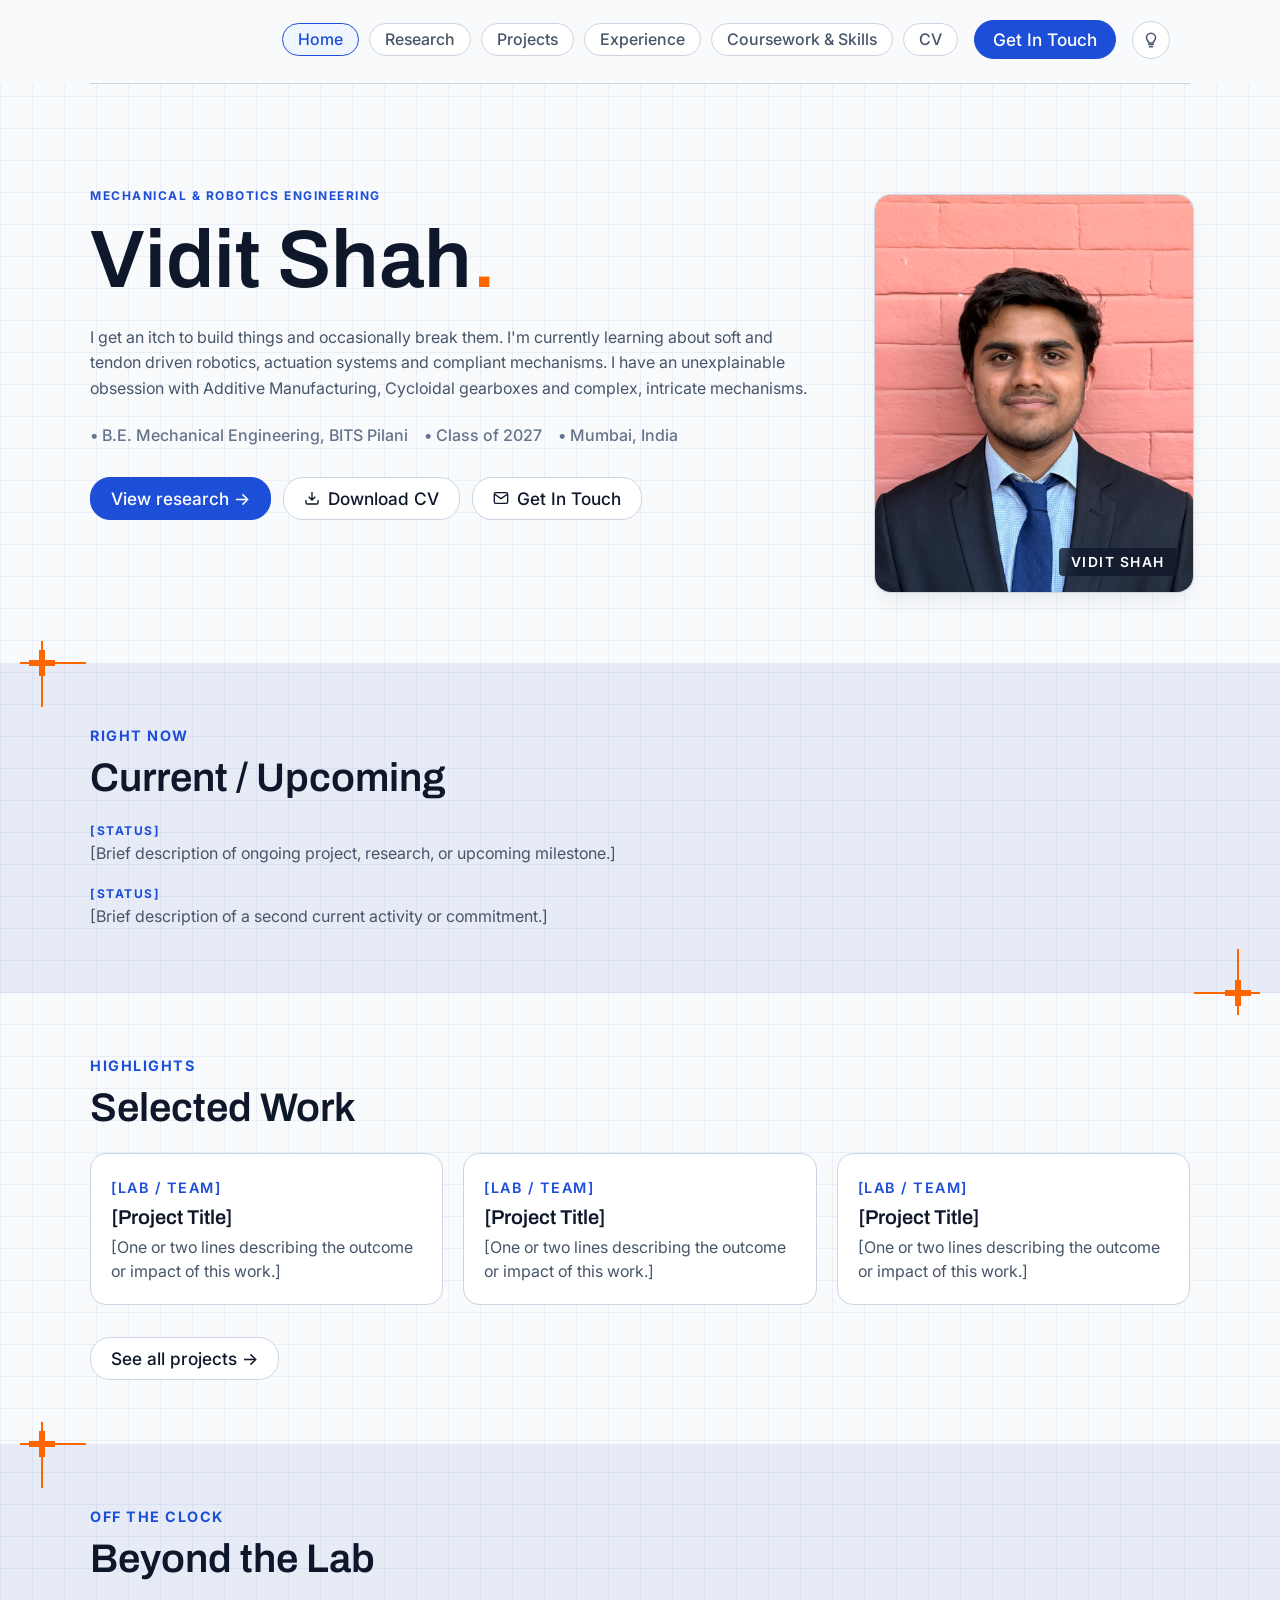
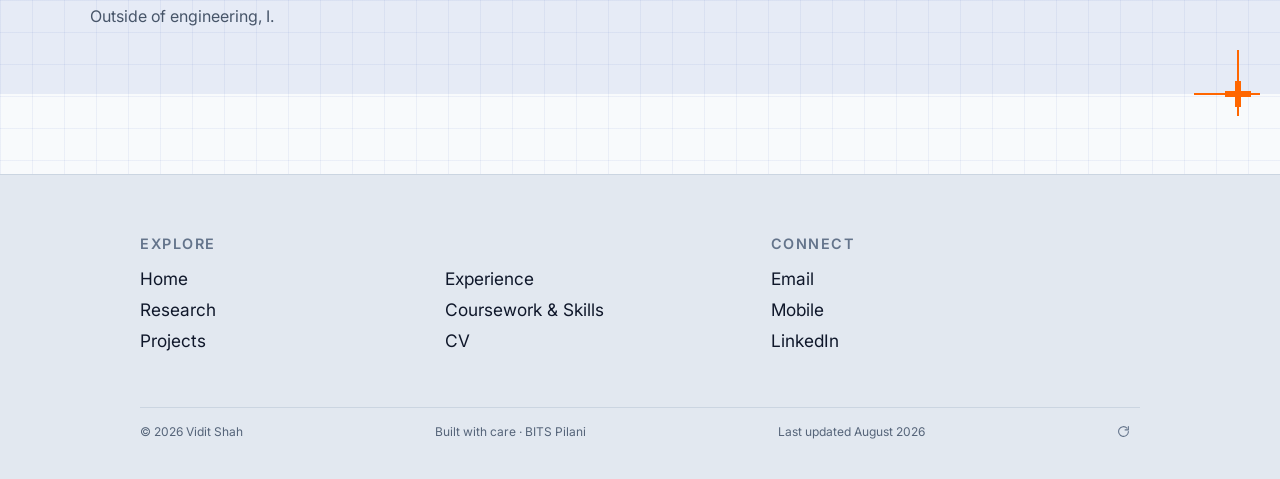
==== commit b8eb69cc: "Fix footer contact info using real CV content Footer CONNECT links had placeholder addresses (person" ====
--- a/index.html
+++ b/index.html
@@ -393,17 +393,17 @@
       <span class="close-btn" role="button" tabindex="0" aria-label="Close contact dialog">&times;</span>
       <h2>Get In Touch</h2>
       <div class="contact-links">
-        <a href="mailto:personal@domain.com" class="contact-item">
+        <a href="mailto:viditshah201@gmail.com" class="contact-item">
           <span class="contact-label">Personal Email</span>
-          <span class="contact-value">personal@domain.com</span>
+          <span class="contact-value">viditshah201@gmail.com</span>
         </a>
-        <a href="mailto:student@university.edu" class="contact-item">
+        <a href="mailto:f20230434@pilani.bits-pilani.ac.in" class="contact-item">
           <span class="contact-label">University Email</span>
-          <span class="contact-value">student@university.edu</span>
+          <span class="contact-value">f20230434@pilani.bits-pilani.ac.in</span>
         </a>
-        <a href="https://linkedin.com/in/username" target="_blank" rel="noopener noreferrer" class="contact-item">
+        <a href="https://www.linkedin.com/in/viditshah201/" target="_blank" rel="noopener noreferrer" class="contact-item">
           <span class="contact-label">LinkedIn</span>
-          <span class="contact-value">linkedin.com/in/username</span>
+          <span class="contact-value">linkedin.com/in/viditshah201</span>
         </a>
       </div>
     </div>
@@ -455,9 +455,9 @@
         <div class="footer-col">
           <span class="footer-col-title">CONNECT</span>
           <ul class="footer-links">
-            <li><a href="mailto:personal@domain.com">Personal Email</a></li>
-            <li><a href="mailto:student@university.edu">University Email</a></li>
-            <li><a href="https://linkedin.com/in/username" target="_blank" rel="noopener noreferrer">LinkedIn</a></li>
+            <li><a href="mailto:f20230434@pilani.bits.pilani.ac.in">Email</a></li>
+            <li><a href="tel:+918355941192">Mobile</a></li>
+            <li><a href="https://www.linkedin.com/in/viditshah201/" target="_blank" rel="noopener noreferrer">LinkedIn</a></li>
           </ul>
         </div>
       </div>
--- a/style.css
+++ b/style.css
@@ -1165,6 +1165,18 @@
 .detail-view-content {
   max-width: 900px;
   margin: 0 auto;
+  background-color: var(--card-bg);
+  border: 1px solid var(--card-border);
+  border-radius: 16px;
+  padding: 40px;
+  box-shadow: 0 12px 24px -12px rgba(15, 23, 42, 0.18);
+}
+
+@media (max-width: 640px) {
+  .detail-view-content {
+    padding: 24px;
+    border-radius: 12px;
+  }
 }
 
 .back-btn {
@@ -1227,8 +1239,58 @@
   scroll-snap-align: start;
 }
 
+.detail-gallery .gallery-video {
+  position: relative;
+  height: 320px;
+  width: 568px;
+  max-width: 90%;
+  flex-shrink: 0;
+  border-radius: 12px;
+  overflow: hidden;
+  border: 1px solid var(--card-border);
+  scroll-snap-align: start;
+}
+
+.detail-gallery .gallery-video iframe {
+  position: absolute;
+  top: 0;
+  left: 0;
+  width: 100%;
+  height: 100%;
+  border: 0;
+}
+
+.detail-gallery .gallery-video-file {
+  height: 320px;
+  width: auto;
+  max-width: 90%;
+  flex-shrink: 0;
+  border-radius: 12px;
+  border: 1px solid var(--card-border);
+  scroll-snap-align: start;
+  background: #000;
+}
+
+@media (max-width: 480px) {
+  .detail-gallery .gallery-video {
+    width: 90vw;
+    height: calc(90vw * 9 / 16);
+  }
+}
+
 .detail-tags {
   margin-bottom: 32px;
+}
+
+.detail-folder-description {
+  margin: -8px 0 32px;
+  font-size: 1.05rem;
+  color: var(--text-secondary, #666);
+  max-width: 60ch;
+}
+
+.detail-folder-grid {
+  margin-top: 8px;
 }
 
 .detail-section {
@@ -1710,3 +1772,20 @@
     align-items: flex-start;
   }
 }
+
+/* Easter egg: orange rubber-band selection box on click-drag, instead of
+   the browser's default text highlight. */
+body.rubber-band-active,
+body.rubber-band-active * {
+  user-select: none !important;
+  cursor: crosshair !important;
+}
+
+.rubber-band-box {
+  position: absolute;
+  border: 2px solid #f97316;
+  background: rgba(249, 115, 22, 0.12);
+  pointer-events: none;
+  z-index: 9999;
+  border-radius: 2px;
+}
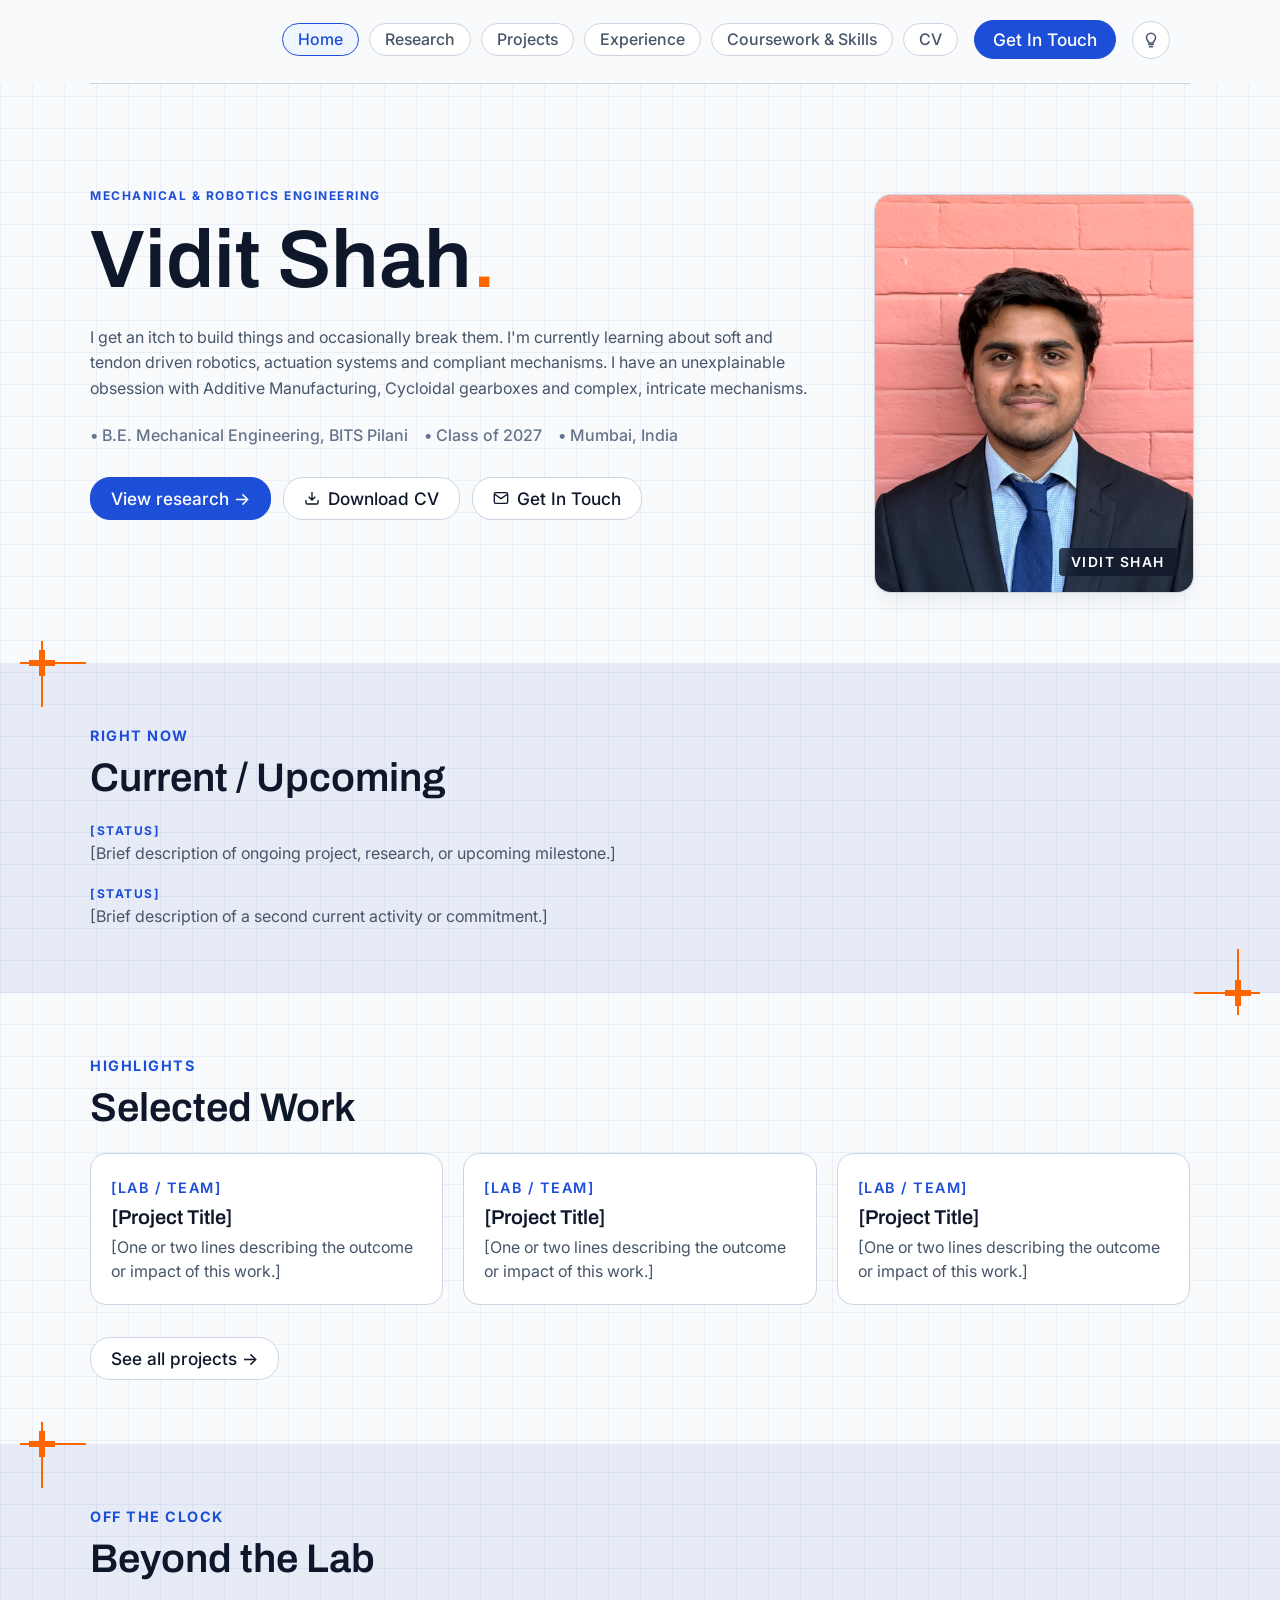
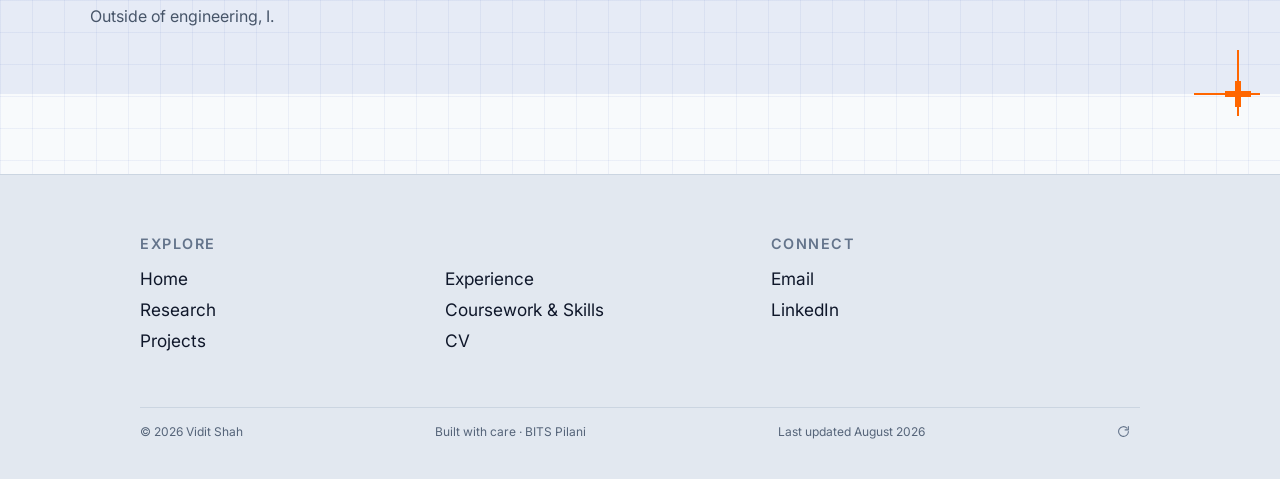
==== commit f250bd5f: "Footer: remove phone number, use hyphenated email domain" ====
--- a/index.html
+++ b/index.html
@@ -455,8 +455,7 @@
         <div class="footer-col">
           <span class="footer-col-title">CONNECT</span>
           <ul class="footer-links">
-            <li><a href="mailto:f20230434@pilani.bits.pilani.ac.in">Email</a></li>
-            <li><a href="tel:+918355941192">Mobile</a></li>
+            <li><a href="mailto:f20230434@pilani.bits-pilani.ac.in">Email</a></li>
             <li><a href="https://www.linkedin.com/in/viditshah201/" target="_blank" rel="noopener noreferrer">LinkedIn</a></li>
           </ul>
         </div>
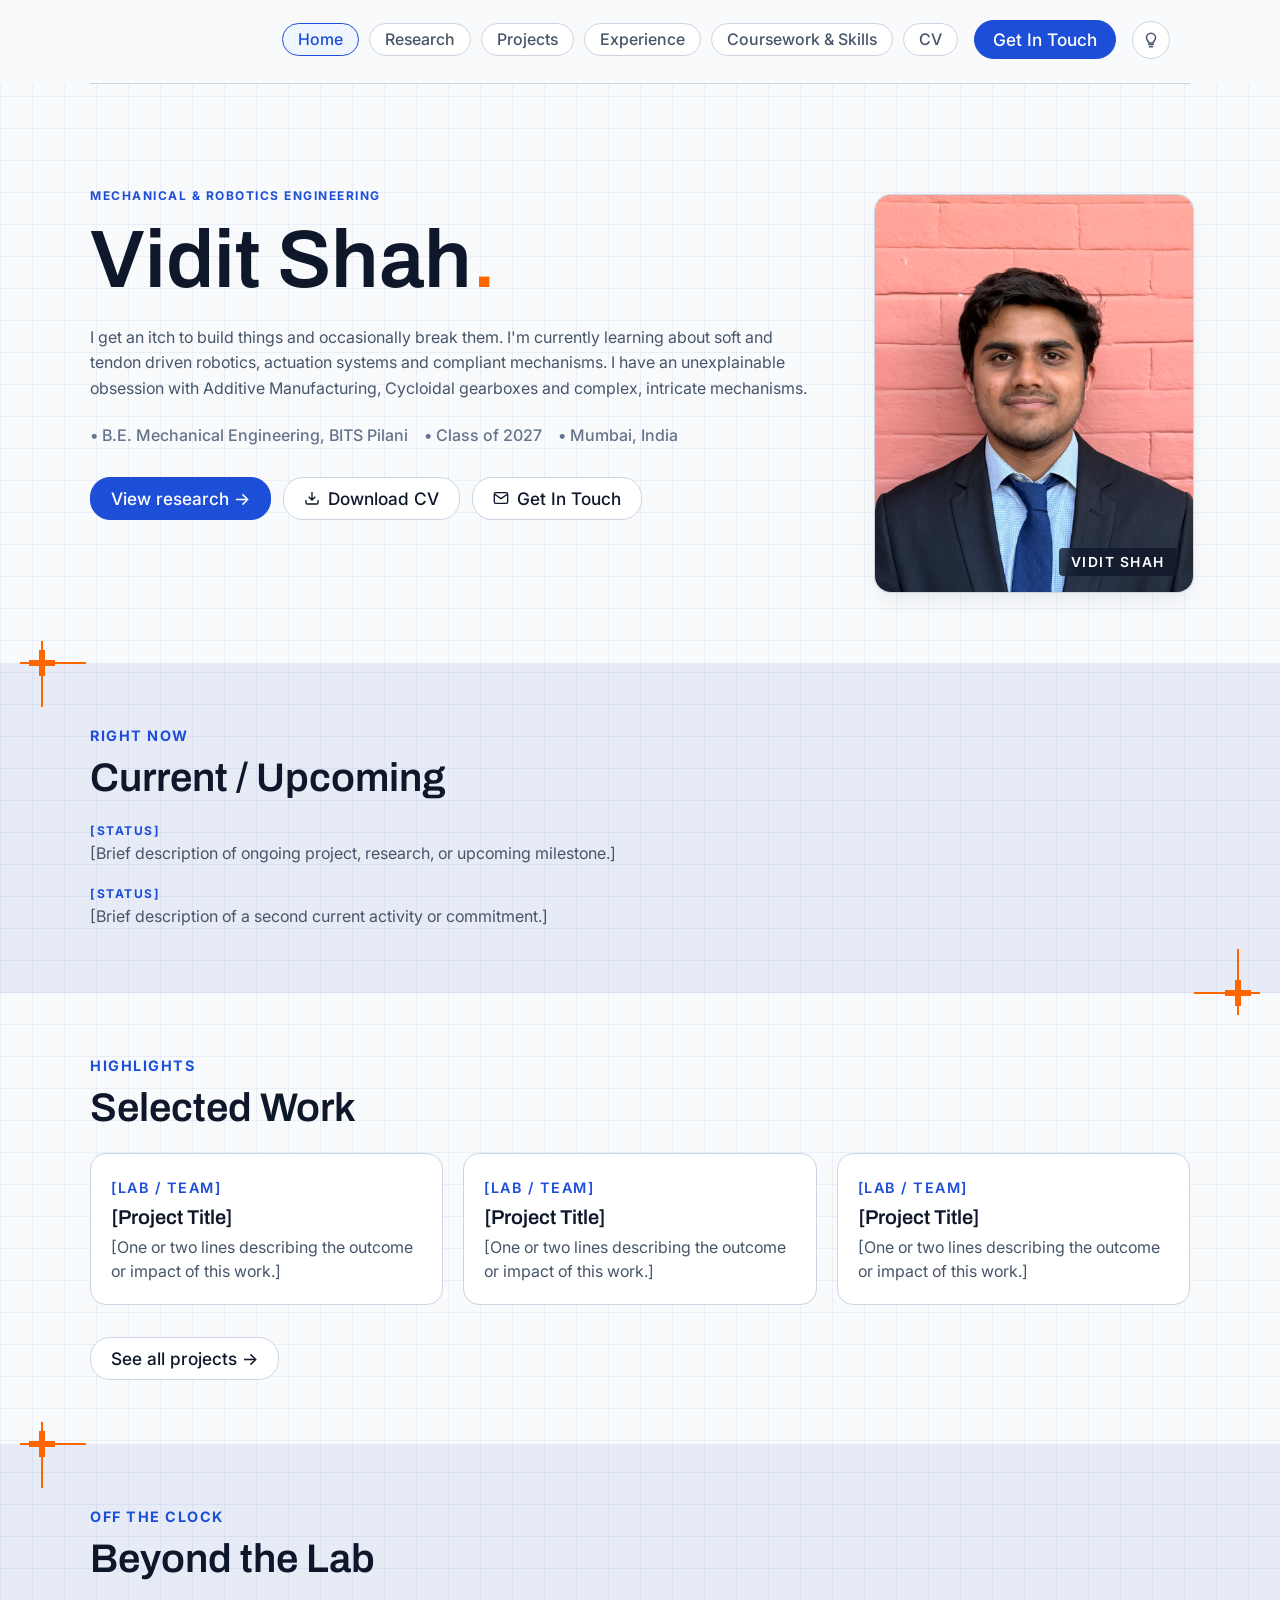
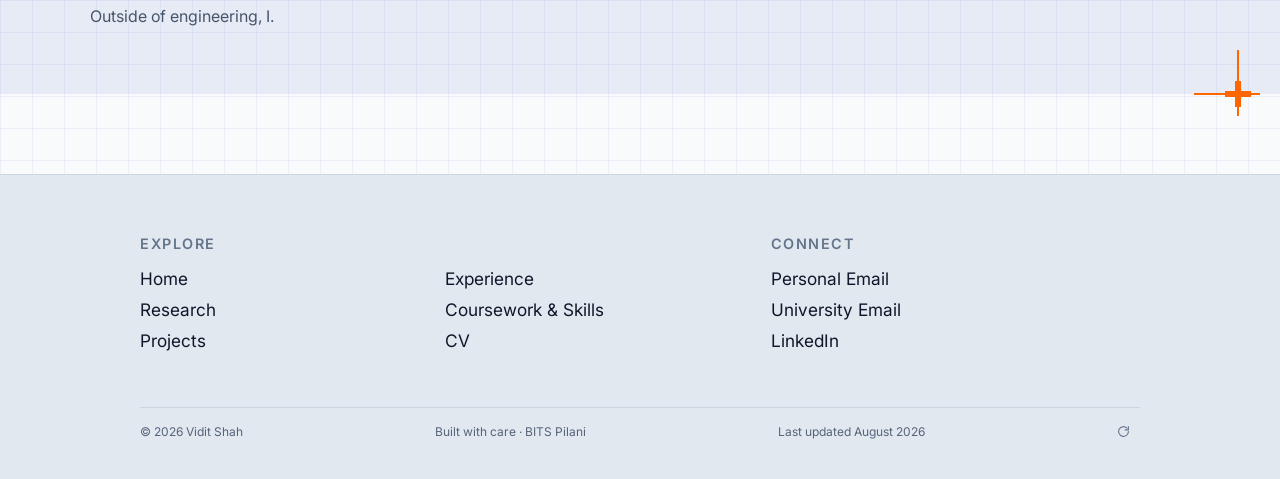
==== commit 50fc7837: "Footer: add back personal email alongside university email" ====
--- a/index.html
+++ b/index.html
@@ -455,7 +455,8 @@
         <div class="footer-col">
           <span class="footer-col-title">CONNECT</span>
           <ul class="footer-links">
-            <li><a href="mailto:f20230434@pilani.bits-pilani.ac.in">Email</a></li>
+            <li><a href="mailto:viditshah201@gmail.com">Personal Email</a></li>
+            <li><a href="mailto:f20230434@pilani.bits-pilani.ac.in">University Email</a></li>
             <li><a href="https://www.linkedin.com/in/viditshah201/" target="_blank" rel="noopener noreferrer">LinkedIn</a></li>
           </ul>
         </div>
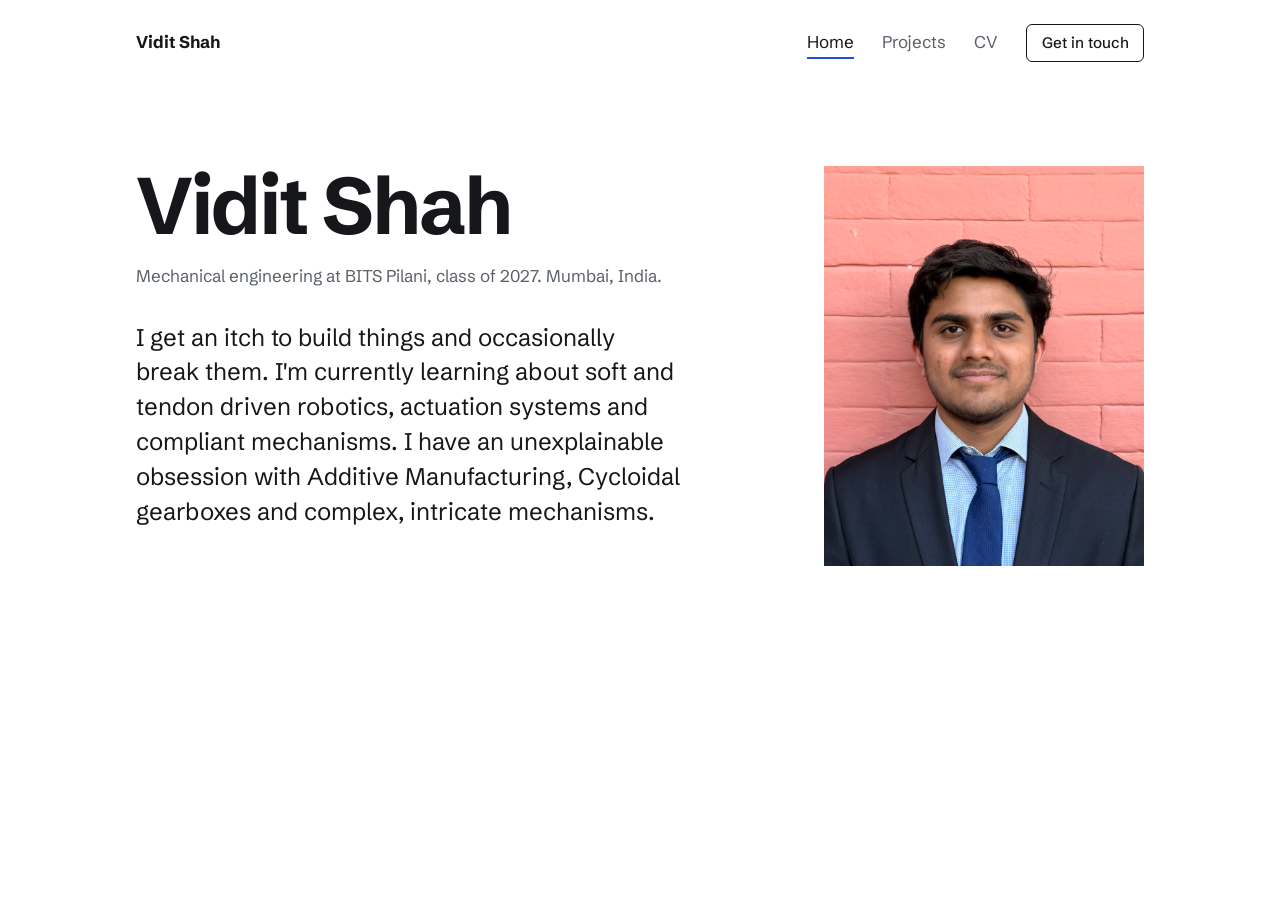
==== commit 99fae860: "Rebuild as three pages: Home, Projects, CV - Home is the intro only (name, one-line background, bio," ====
--- a/index.html
+++ b/index.html
@@ -4,490 +4,51 @@
   <meta charset="UTF-8">
   <meta name="viewport" content="width=device-width, initial-scale=1.0">
   <title>Vidit Shah</title>
-  <link rel="icon" type="image/png" href="assets/favicon.png">
-  <link rel="icon" type="image/svg+xml" href="assets/favicon.svg">
-  <link rel="apple-touch-icon" href="assets/favicon.png">
-  <link rel="stylesheet" href="style.css">
+  <meta name="description" content="Vidit Shah, mechanical engineering student at BITS Pilani. Projects and CV.">
   <link rel="preconnect" href="https://fonts.googleapis.com">
   <link rel="preconnect" href="https://fonts.gstatic.com" crossorigin>
-  <link href="https://fonts.googleapis.com/css2?family=Inter:wght@300;400;500;600;700&family=Archivo:ital,wght@0,500;0,600;0,700;1,400&display=swap" rel="stylesheet">
-  <script>
-    // Applied before first paint to avoid a light-mode flash for users
-    // who previously chose dark mode. Mirrors the logic in script.js.
-    try {
-      if (localStorage.getItem('theme-preference') === 'dark') {
-        document.documentElement.classList.add('dark-mode-pending');
-      }
-    } catch (e) {}
-  </script>
+  <link href="https://fonts.googleapis.com/css2?family=Schibsted+Grotesk:wght@400;500;600;700&display=swap" rel="stylesheet">
+  <link rel="stylesheet" href="style.css">
+  <script src="site.js" defer></script>
 </head>
-<body>
-
-  <!-- Site Header (nav + divider, frozen together on scroll) -->
+<body data-page="home">
   <header class="site-header">
-    <div class="nav-container">
-      <nav class="navbar" role="tablist" aria-label="Site sections">
-        <button class="nav-tab active" data-filter="home" role="tab" aria-selected="true">Home</button>
-        <button class="nav-tab" data-filter="research" role="tab" aria-selected="false">Research</button>
-        <button class="nav-tab" data-filter="projects" role="tab" aria-selected="false">Projects</button>
-        <button class="nav-tab" data-filter="experience" role="tab" aria-selected="false">Experience</button>
-        <button class="nav-tab" data-filter="skills" role="tab" aria-selected="false">Coursework &amp; Skills</button>
-        <button class="nav-tab" id="cv-btn" type="button">CV</button>
-      </nav>
-      <button id="contact-btn" class="contact-tab">Get In Touch</button>
-      <button id="theme-toggle-btn" class="theme-toggle-btn" type="button" aria-label="Toggle dark mode" aria-pressed="false">
-        <svg class="theme-icon" viewBox="0 0 24 24" fill="none" stroke="currentColor" stroke-width="2" stroke-linecap="round" stroke-linejoin="round">
-          <path d="M9 18h6"/>
-          <path d="M10 21h4"/>
-          <path d="M12 3a6 6 0 0 0-6 6c0 2.14.94 3.36 2 4.5.53.57 1 1.13 1 2.5h6c0-1.37.47-1.93 1-2.5 1.06-1.14 2-2.36 2-4.5a6 6 0 0 0-6-6z"/>
-        </svg>
-      </button>
+    <div class="wrap">
+      <a class="site-name" href="index.html">Vidit Shah</a>
+      <nav class="site-nav" aria-label="Main"><a href="index.html" aria-current="page">Home</a><a href="projects.html">Projects</a><a href="cv.html">CV</a><button class="btn" id="contact-open" type="button">Get in touch</button></nav>
     </div>
-
-    <hr class="top-divider">
   </header>
 
-  <main class="main-content">
-    
-    <!-- Home Ribbons (Visible on Home Tab) -->
-    <section id="hero-section" class="ribbons-wrapper">
-
-      <!-- Ribbon 1: Name & Hero Shot -->
-      <div class="ribbon ribbon-a ribbon-hero">
-        <div class="ribbon-inner hero-ribbon-inner">
-          <div class="hero-text">
-            <span class="hero-sub-header">Mechanical & Robotics Engineering</span>
-            <h1 class="hero-title">Vidit Shah<span class="hero-title-accent">.</span></h1>
-            <p class="hero-bio">
-              I get an itch to build things and occasionally break them. I'm currently learning about soft and tendon driven robotics, actuation systems and compliant mechanisms. I have an unexplainable obsession with Additive Manufacturing, Cycloidal gearboxes and complex, intricate mechanisms.
-            </p>
-            <ul class="hero-meta">
-              <li>• B.E. Mechanical Engineering, BITS Pilani</li>
-              <li>• Class of 2027</li>
-              <li>• Mumbai, India</li>
-            </ul>
-            <div class="hero-actions">
-              <button class="btn btn-solid" data-nav-target="research">View research &rarr;</button>
-              <button class="btn btn-outline" id="hero-cv-btn" type="button">
-                <svg class="btn-icon" viewBox="0 0 24 24" fill="none" stroke="currentColor" stroke-width="2"><path d="M21 15v4a2 2 0 0 1-2 2H5a2 2 0 0 1-2-2v-4M7 10l5 5 5-5M12 15V3"/></svg>
-                Download CV
-              </button>
-              <button class="btn btn-outline" id="hero-contact-btn" type="button">
-                <svg class="btn-icon" viewBox="0 0 24 24" fill="none" stroke="currentColor" stroke-width="2"><path d="M4 4h16c1.1 0 2 .9 2 2v12c0 1.1-.9 2-2 2H4c-1.1 0-2-.9-2-2V6c0-1.1.9-2 2-2z"/><polyline points="22,6 12,13 2,6"/></svg>
-                Get In Touch
-              </button>
-            </div>
-          </div>
-
-          <div class="hero-image-wrapper hero-dim">
-            <img src="assets/profile.jpg" alt="Profile Photo" class="hero-image">
-
-            <!-- ISO 129-style dimension callouts, shown on .hero-dim:hover.
-                 Decorative — update the three .dim-value numbers below if
-                 the photo's real size or corner radius ever changes. -->
-            <div class="dim-callouts" aria-hidden="true">
-
-              <!-- Overall width, dimensioned above the photo -->
-              <div class="dim dim-width">
-                <span class="dim-ext dim-ext-a"></span>
-                <span class="dim-ext dim-ext-b"></span>
-                <span class="dim-stroke"></span>
-                <span class="dim-arrow dim-arrow-a"></span>
-                <span class="dim-arrow dim-arrow-b"></span>
-                <span class="dim-value">96</span>
-              </div>
-
-              <!-- Overall height, dimensioned to the right of the photo -->
-              <div class="dim dim-height">
-                <span class="dim-ext dim-ext-a"></span>
-                <span class="dim-ext dim-ext-b"></span>
-                <span class="dim-stroke"></span>
-                <span class="dim-arrow dim-arrow-a"></span>
-                <span class="dim-arrow dim-arrow-b"></span>
-                <span class="dim-value">120</span>
-              </div>
-
-              <!-- Corner fillet radius, leadered from the bottom-left corner -->
-              <div class="dim dim-fillet">
-                <span class="dim-leader"></span>
-                <span class="dim-value">R16</span>
-              </div>
-
-            </div>
-
-            <div class="hero-badge">Vidit Shah</div>
-          </div>
-        </div>
+  <main>
+    <div class="wrap intro">
+      <div>
+        <h1>Vidit Shah</h1>
+        <p class="where">Mechanical engineering at BITS Pilani, class of 2027. Mumbai, India.</p>
+        <p class="bio">I get an itch to build things and occasionally break them. I'm currently learning about soft and tendon driven robotics, actuation systems and compliant mechanisms. I have an unexplainable obsession with Additive Manufacturing, Cycloidal gearboxes and complex, intricate mechanisms.</p>
       </div>
-
-      <!-- Ribbon 2: Current / Upcoming -->
-      <div class="ribbon ribbon-b">
-        <span class="corner-mark corner-mark-tl" aria-hidden="true"></span>
-        <span class="corner-mark corner-mark-br" aria-hidden="true"></span>
-        <div class="ribbon-inner">
-          <span class="ribbon-eyebrow">RIGHT NOW</span>
-          <h2 class="ribbon-title">Current / Upcoming</h2>
-          <ul class="ribbon-list">
-            <li>
-              <span class="ribbon-list-label">[Status]</span>
-              <span class="ribbon-list-text">[Brief description of ongoing project, research, or upcoming milestone.]</span>
-            </li>
-            <li>
-              <span class="ribbon-list-label">[Status]</span>
-              <span class="ribbon-list-text">[Brief description of a second current activity or commitment.]</span>
-            </li>
-          </ul>
-        </div>
-      </div>
-
-      <!-- Ribbon 3: Selected Work -->
-      <div class="ribbon ribbon-a">
-        <div class="ribbon-inner">
-          <span class="ribbon-eyebrow">HIGHLIGHTS</span>
-          <h2 class="ribbon-title">Selected Work</h2>
-          <div class="ribbon-card-row">
-            <div class="mini-card">
-              <span class="sub-header">[LAB / TEAM]</span>
-              <h3 class="mini-card-title">[Project Title]</h3>
-              <p class="mini-card-description">[One or two lines describing the outcome or impact of this work.]</p>
-            </div>
-            <div class="mini-card">
-              <span class="sub-header">[LAB / TEAM]</span>
-              <h3 class="mini-card-title">[Project Title]</h3>
-              <p class="mini-card-description">[One or two lines describing the outcome or impact of this work.]</p>
-            </div>
-            <div class="mini-card">
-              <span class="sub-header">[LAB / TEAM]</span>
-              <h3 class="mini-card-title">[Project Title]</h3>
-              <p class="mini-card-description">[One or two lines describing the outcome or impact of this work.]</p>
-            </div>
-          </div>
-          <button class="btn btn-outline ribbon-cta" data-nav-target="projects">See all projects &rarr;</button>
-        </div>
-      </div>
-
-      <!-- Ribbon 4: Beyond the Lab -->
-      <div class="ribbon ribbon-b">
-        <span class="corner-mark corner-mark-tl" aria-hidden="true"></span>
-        <span class="corner-mark corner-mark-br" aria-hidden="true"></span>
-        <div class="ribbon-inner">
-          <span class="ribbon-eyebrow">OFF THE CLOCK</span>
-          <h2 class="ribbon-title">Beyond the Lab</h2>
-          <p class="ribbon-text">
-            Outside of engineering, I.
-          </p>
-        </div>
-      </div>
-
-    </section>
-
-
-    <!-- Research Summary (Visible only on Research Tab) — populated from
-         the ResearchFocus sheet via script.js -->
-    <section id="research-intro" class="section-intro hidden">
-      <div class="section-intro-inner">
-        <span class="ribbon-eyebrow">OVERVIEW</span>
-        <h2 class="ribbon-title">Research Focus</h2>
-        <p class="ribbon-text" id="research-focus-text">Loading research focus…</p>
-        <div class="tags section-intro-tags" id="research-focus-tags"></div>
-      </div>
-    </section>
-
-    <!-- Project Grid (Visible on Research, Skills) — Research cards and
-         Coursework/Skills lists are populated from Google Sheets via
-         script.js. Coursework/Skills card shells stay in the HTML since
-         their surrounding copy is hardcoded; only the grouped lists are
-         dynamic. -->
-    <section id="grid-section" class="grid-container hidden">
-
-      <!-- Research cards render here -->
-      <div id="research-cards-container" class="contents"></div>
-
-      <!-- Coursework Card -->
-      <article class="card card-wide" data-category="skills">
-        <div class="card-media text-banner flex-column">
-          <span class="banner-text">COURSEWORK</span>
-          <span class="banner-subtext">ACADEMIC PREPARATION</span>
-        </div>
-        <div class="card-body">
-          <span class="sub-header">Department of Mechanical Engineering at BITS Pilani</span>
-          <h2 class="card-title">Relevant Coursework</h2>
-          <p class="card-description">
-            Achieved Highest Semester Grade (10/10) across all students in 6th semester, and the only student in the Mechanical Department to do so. 
-          </p>
-          <div class="coursework-groups" id="coursework-groups-container">
-            <p class="data-loading-note">Loading coursework…</p>
-          </div>
-        </div>
-      </article>
-
-      <!-- Skills Card -->
-      <article class="card card-wide" data-category="skills">
-        <div class="card-media text-banner flex-column">
-          <span class="banner-text">SKILLS</span>
-          <span class="banner-subtext">COMPETENCIES</span>
-        </div>
-        <div class="card-body">
-          <span class="sub-header">[TECHNICAL DOMAIN]</span>
-          <h2 class="card-title">Technical Skills</h2>
-          <p class="card-description">
-            [One line noting overall technical focus or standout tool/method.]
-          </p>
-          <div class="coursework-groups" id="skills-groups-container">
-            <p class="data-loading-note">Loading skills…</p>
-          </div>
-        </div>
-      </article>
-
-    </section>
-
-    <!-- Projects Section (Visible only on Projects Tab) — both card grids
-         are populated from Google Sheets via script.js. -->
-    <section id="projects-section" class="hidden">
-
-      <!-- Projects Subsection -->
-      <div class="section-intro">
-        <div class="section-intro-inner">
-          <span class="ribbon-eyebrow">MAIN BUILDS</span>
-          <h2 class="ribbon-title">Projects</h2>
-          <p class="ribbon-text">[One line describing your primary, most substantial engineering projects.]</p>
-        </div>
-      </div>
-      <div class="grid-container projects-grid" id="projects-cards-container">
-        <p class="data-loading-note">Loading projects…</p>
-      </div>
-
-      <!-- Side Projects & Tangents Subsection -->
-      <div class="section-intro projects-subsection-spacer">
-        <div class="section-intro-inner">
-          <span class="ribbon-eyebrow">FOR FUN</span>
-          <h2 class="ribbon-title">Side Projects &amp; Tangents</h2>
-          <p class="ribbon-text">[One line describing smaller builds, experiments, or things you made just to learn something.]</p>
-        </div>
-      </div>
-      <div class="grid-container projects-grid" id="side-projects-cards-container">
-        <p class="data-loading-note">Loading side projects…</p>
-      </div>
-
-    </section>
-    <!-- Experience Ribbons (Visible only on Experience Tab) -->
-    <section id="experience-section" class="ribbons-wrapper hidden">
-
-      <!-- Intro Ribbon -->
-      <div class="ribbon ribbon-b">
-        <span class="corner-mark corner-mark-tl" aria-hidden="true"></span>
-        <span class="corner-mark corner-mark-br" aria-hidden="true"></span>
-        <div class="ribbon-inner">
-          <span class="ribbon-eyebrow">EXPERIENCE &amp; LEADERSHIP</span>
-          <h2 class="ribbon-title">The journey so far.</h2>
-          <p class="ribbon-text">
-            [A short paragraph tying together internships, leadership, and teaching — the thread that connects them.]
-          </p>
-        </div>
-      </div>
-
-      <!-- Professional Experience Timeline Ribbon -->
-      <div class="ribbon ribbon-a">
-        <div class="ribbon-inner">
-          <span class="ribbon-eyebrow">PROFESSIONAL EXPERIENCE</span>
-          <h2 class="ribbon-title">Where I have worked</h2>
-          <div class="timeline-card">
-          <ul class="timeline-list">
-              <li class="timeline-item">
-                <span class="timeline-date">[MONTH YEAR] to Present</span>
-                <h3 class="timeline-role">[Engineering Role Title]</h3>
-                <span class="timeline-org">[Company / Organization]</span>
-                <ul class="timeline-bullets">
-                  <li>[Responsibility or achievement, quantified where possible.]</li>
-                  <li>[Responsibility or achievement, quantified where possible.]</li>
-                </ul>
-              </li>
-              <li class="timeline-item">
-                <span class="timeline-date">[MONTH YEAR] to [MONTH YEAR]</span>
-                <h3 class="timeline-role">[Internship Title]</h3>
-                <span class="timeline-org">[Company / Organization]</span>
-                <ul class="timeline-bullets">
-                  <li>[Responsibility or achievement, quantified where possible.]</li>
-                  <li>[Responsibility or achievement, quantified where possible.]</li>
-                </ul>
-              </li>
-              <li class="timeline-item">
-                <span class="timeline-date">[MONTH YEAR] to [MONTH YEAR]</span>
-                <h3 class="timeline-role">[Internship Title]</h3>
-                <span class="timeline-org">[Company / Organization]</span>
-                <ul class="timeline-bullets">
-                  <li>[Responsibility or achievement, quantified where possible.]</li>
-                  <li>[Responsibility or achievement, quantified where possible.]</li>
-                </ul>
-              </li>
-            </ul>
-          </div>
-          </div>
-        </div>
-
-      <!-- Technical Leadership Highlight Ribbon -->
-      <div class="ribbon ribbon-b">
-        <span class="corner-mark corner-mark-tl" aria-hidden="true"></span>
-        <span class="corner-mark corner-mark-br" aria-hidden="true"></span>
-        <div class="ribbon-inner">
-          <span class="ribbon-eyebrow">TECHNICAL LEADERSHIP</span>
-          <h2 class="ribbon-title">Vice Captain & Lead Mechanical Engineer</h2>
-          <p class="ribbon-subtext">CRISS Robotics &middot; April 2023 to Present</p>
-          <div class="leadership-layout">
-            <div class="leadership-image-wrapper">
-              <img src="assets/profile.jpg" alt="Leadership role photo" class="leadership-image">
-            </div>
-            <div class="leadership-copy">
-              <p>[Intro paragraph on the scope and impact of the role — team size, budget, or scale.]</p>
-              <ul class="leadership-bullets">
-                <li><strong>[Category]:</strong> [Detail or outcome.]</li>
-                <li><strong>[Category]:</strong> [Detail or outcome.]</li>
-                <li><strong>[Category]:</strong> [Detail or outcome.]</li>
-                <li><strong>[Category]:</strong> [Detail or outcome.]</li>
-              </ul>
-              <div class="tags">
-                <span class="pill">Tag 1</span>
-                <span class="pill">Tag 2</span>
-              </div>
-            </div>
-          </div>
-        </div>
-      </div>
-
-      <!-- Teaching Ribbon -->
-      <div class="ribbon ribbon-a">
-        <div class="ribbon-inner">
-          <span class="ribbon-eyebrow">TEACHING</span>
-          <h2 class="ribbon-title">Passing it on</h2>
-          <div class="ribbon-card-row">
-            <div class="mini-card">
-              <span class="sub-header">[ORGANIZATION] &middot; [DATE RANGE]</span>
-              <h3 class="mini-card-title">[Teaching Role Title]</h3>
-              <p class="mini-card-description">[One or two lines describing the teaching or mentorship role.]</p>
-            </div>
-            <div class="mini-card">
-              <span class="sub-header">[ORGANIZATION] &middot; [DATE RANGE]</span>
-              <h3 class="mini-card-title">[Teaching Role Title]</h3>
-              <p class="mini-card-description">[One or two lines describing the teaching or mentorship role.]</p>
-            </div>
-          </div>
-        </div>
-      </div>
-
-    </section>
-
-    <!-- Detail View (full-page, opens on card click, populated from that card's <template>) -->
-    <section id="detail-view" class="detail-view hidden">
-      <button class="back-btn" id="detail-back-btn" type="button">
-        <svg class="btn-icon" viewBox="0 0 24 24" fill="none" stroke="currentColor" stroke-width="2"><path d="M19 12H5M12 19l-7-7 7-7"/></svg>
-        Back
-      </button>
-      <div id="detail-view-content" class="detail-view-content"></div>
-    </section>
-
+      <img src="assets/profile.jpg" alt="Vidit Shah">
+    </div>
   </main>
 
-  <!-- Contact Modal -->
-  <div id="contact-modal" class="modal">
-    <div class="modal-content">
-      <span class="close-btn" role="button" tabindex="0" aria-label="Close contact dialog">&times;</span>
-      <h2>Get In Touch</h2>
-      <div class="contact-links">
-        <a href="mailto:viditshah201@gmail.com" class="contact-item">
-          <span class="contact-label">Personal Email</span>
-          <span class="contact-value">viditshah201@gmail.com</span>
-        </a>
-        <a href="mailto:f20230434@pilani.bits-pilani.ac.in" class="contact-item">
-          <span class="contact-label">University Email</span>
-          <span class="contact-value">f20230434@pilani.bits-pilani.ac.in</span>
-        </a>
-        <a href="https://www.linkedin.com/in/viditshah201/" target="_blank" rel="noopener noreferrer" class="contact-item">
-          <span class="contact-label">LinkedIn</span>
-          <span class="contact-value">linkedin.com/in/viditshah201</span>
-        </a>
-      </div>
+  <dialog id="contact-dialog" class="contact-dialog" aria-labelledby="contact-title">
+    <div class="dialog-head">
+      <h2 id="contact-title">Get in touch</h2>
+      <button class="dialog-close" type="button">Close</button>
     </div>
-  </div>
-
-  <!-- CV Modal -->
-  <div id="cv-modal" class="modal">
-    <div class="modal-content cv-modal-content">
-      <span class="close-btn" role="button" tabindex="0" aria-label="Close CV dialog">&times;</span>
-      <h2>My CV</h2>
-      <div class="cv-tabs" role="tablist" aria-label="CV versions">
-        <button class="cv-tab" type="button" data-cv-src="assets/CV-1page.pdf" data-cv-name="ViditShah.pdf" data-cv-flavor="Concise overview" aria-selected="false">1-Page</button>
-        <button class="cv-tab active" type="button" data-cv-src="assets/CV-2page.pdf" data-cv-name="ViditShah.pdf" data-cv-flavor="Full detail" aria-selected="true">2-Page</button>
-        <span class="cv-flavor" id="cv-flavor">Full detail</span>
-      </div>
-      <div class="cv-viewer-wrapper">
-        <embed id="cv-embed" class="cv-embed" src="assets/CV-2page.pdf" type="application/pdf">
-      </div>
-      <div class="cv-footer-row">
-        <span class="cv-last-updated" id="cv-last-updated">• Last updated August 2026</span>
-        <a id="cv-download-link" href="assets/CV-2page.pdf" download="ViditShah.pdf" class="btn btn-outline cv-download-btn">
-          <svg class="btn-icon" viewBox="0 0 24 24" fill="none" stroke="currentColor" stroke-width="2"><path d="M21 15v4a2 2 0 0 1-2 2H5a2 2 0 0 1-2-2v-4M7 10l5 5 5-5M12 15V3"/></svg>
-          Download PDF
-        </a>
-      </div>
+    <div class="contact-list">
+        <div class="contact-item">
+          <a href="mailto:viditshah201@gmail.com"><span class="label">Personal email</span><span class="value">viditshah201@gmail.com</span></a>
+          <button class="copy-btn" type="button" data-copy="viditshah201@gmail.com" aria-label="Copy personal email">Copy</button>
+        </div>
+        <div class="contact-item">
+          <a href="mailto:f20230434@pilani.bits-pilani.ac.in"><span class="label">University email</span><span class="value">f20230434@pilani.bits-pilani.ac.in</span></a>
+          <button class="copy-btn" type="button" data-copy="f20230434@pilani.bits-pilani.ac.in" aria-label="Copy university email">Copy</button>
+        </div>
+        <div class="contact-item">
+          <a href="https://www.linkedin.com/in/viditshah201/" target="_blank" rel="noopener noreferrer"><span class="label">LinkedIn</span><span class="value">linkedin.com/in/viditshah201</span></a>
+          <button class="copy-btn" type="button" data-copy="https://www.linkedin.com/in/viditshah201/" aria-label="Copy linkedin">Copy</button>
+        </div>
     </div>
-  </div>
-
-  <!-- Footer -->
-  <footer class="site-footer">
-    <div class="footer-container">
-      <div class="footer-top">
-        <div class="footer-col">
-          <span class="footer-col-title">EXPLORE</span>
-          <div class="footer-links-grid">
-            <ul class="footer-links">
-              <li><a href="#" data-footer-filter="home">Home</a></li>
-              <li><a href="#" data-footer-filter="research">Research</a></li>
-              <li><a href="#" data-footer-filter="projects">Projects</a></li>
-            </ul>
-            <ul class="footer-links">
-              <li><a href="#" data-footer-filter="experience">Experience</a></li>
-              <li><a href="#" data-footer-filter="skills">Coursework &amp; Skills</a></li>
-              <li><button id="footer-cv-btn" class="footer-link-btn" type="button">CV</button></li>
-            </ul>
-          </div>
-        </div>
-
-        <div class="footer-col">
-          <span class="footer-col-title">CONNECT</span>
-          <ul class="footer-links">
-            <li><a href="mailto:viditshah201@gmail.com">Personal Email</a></li>
-            <li><a href="mailto:f20230434@pilani.bits-pilani.ac.in">University Email</a></li>
-            <li><a href="https://www.linkedin.com/in/viditshah201/" target="_blank" rel="noopener noreferrer">LinkedIn</a></li>
-          </ul>
-        </div>
-      </div>
-
-      <div class="footer-divider"></div>
-
-      <div class="footer-bottom">
-        <span class="copyright">&copy; 2026 Vidit Shah</span>
-        <span class="tagline">Built with care · BITS Pilani</span>
-        <span class="tagline" id="footer-last-updated">Last updated August 2026</span>
-        <span class="footer-refresh">
-          <button id="refresh-content-btn" class="footer-refresh-btn" type="button" aria-label="Refresh content from spreadsheet" title="Refresh content from spreadsheet">
-            <svg class="footer-refresh-icon" id="refresh-icon" viewBox="0 0 24 24" fill="none" stroke="currentColor" stroke-width="2" stroke-linecap="round" stroke-linejoin="round">
-              <path d="M21 12a9 9 0 1 1-2.64-6.36"/>
-              <polyline points="21 3 21 9 15 9"/>
-            </svg>
-          </button>
-          <span id="refresh-status" class="refresh-status" aria-live="polite"></span>
-        </span>
-      </div>
-    </div>
-  </footer>
-
-  <!-- Back to Top -->
-  <button id="back-to-top-btn" class="back-to-top-btn" type="button" aria-label="Back to top">
-    <svg viewBox="0 0 24 24" fill="none" stroke="currentColor" stroke-width="2" stroke-linecap="round" stroke-linejoin="round">
-      <path d="M12 19V5M5 12l7-7 7 7"/>
-    </svg>
-  </button>
-
-  <script src="script.js"></script>
+  </dialog>
 </body>
 </html>
--- a/style.css
+++ b/style.css
@@ -1,1791 +1,326 @@
 :root {
-  --bg-color: #f8fafc;
-  --card-bg: #ffffff;
-  --card-border: #cbd5e1;
-  --card-hover-border: #94a3b8;
-  
-  --text-main: #475569;
-  --text-heading: #0f172a;
-  --text-muted: #64748b;
-  --text-faint: #556479;
-
-  --blueprint-blue: #1d4ed8;
-  --blueprint-dark: #1e40af;
-  --blueprint-bg: #eff6ff;
-  --blueprint-border: #bfdbfe;
-
-  --safety-orange: #ff6600;
-  --safety-orange-dark: #cc5200;
-  --safety-orange-bg: #fff2e8;
-  --safety-orange-border: #ffcda3;
-  
-  --footer-bg: #e2e8f0;
-  --grid-line: rgba(29, 64, 175, 0.06);
-  --media-placeholder-bg: #e2e8f0;
-
-  /* Type scale — root font-size is 120% (1rem = 19.2px), so these rem
-     values land on the intended pixel sizes: H1 40px / H2 28px / H3 20px
-     / body 16px / label 12px. Applies to content headings/text; the hero
-     name display and interactive UI chrome (buttons, tabs, tiny CAD-style
-     annotations) are intentionally outside this scale — see comments at
-     each usage. */
-  --fs-h1: 2.083rem;
-  --fs-h2: 1.458rem;
-  --fs-h3: 1.042rem;
-  --fs-body: 0.833rem;
-  --fs-label: 0.625rem;
-}
-
-/* Dark mode — overrides the same custom properties so every component
-   that already references var(--...) repaints automatically. Toggled via
-   body.dark-mode in script.js; intentionally not persisted, so the site
-   always loads in light mode. */
-body.dark-mode,
-html.dark-mode-pending {
-  --bg-color: #0f172a;
-  --card-bg: #1e293b;
-  --card-border: #334155;
-  --card-hover-border: #475569;
-
-  --text-main: #cbd5e1;
-  --text-heading: #f8fafc;
-  --text-muted: #94a3b8;
-  --text-faint: #94a3b8;
-
-  --blueprint-blue: #60a5fa;
-  --blueprint-dark: #93c5fd;
-  --blueprint-bg: rgba(96, 165, 250, 0.14);
-  --blueprint-border: rgba(96, 165, 250, 0.35);
-
-  --safety-orange: #ff8a3d;
-  --safety-orange-dark: #ffbf94;
-  --safety-orange-bg: rgba(255, 102, 0, 0.14);
-  --safety-orange-border: rgba(255, 138, 61, 0.35);
-
-  --footer-bg: #1e293b;
-  --grid-line: rgba(96, 165, 250, 0.08);
-  --media-placeholder-bg: #334155;
-}
-
-* {
-  box-sizing: border-box;
+  --bg: #ffffff;
+  --ink: #15171a;
+  --muted: #5b6169;
+  --rule: #d9dce0;
+  --accent: #1d4ed8;
+  --measure: 38rem;
+  --page: 68rem;
+  --gutter: clamp(1.25rem, 4vw, 2.5rem);
+  --radius: 6px;
+}
+
+@media (prefers-color-scheme: dark) {
+  :root {
+    --bg: #111316;
+    --ink: #ecedef;
+    --muted: #9aa0a8;
+    --rule: #2a2e34;
+    --accent: #8fb0ff;
+  }
+}
+
+*, *::before, *::after { box-sizing: border-box; }
+
+html { -webkit-text-size-adjust: 100%; }
+
+body {
   margin: 0;
-  padding: 0;
-}
-
-html {
-  scroll-behavior: smooth;
-  font-size: 120%;
-}
-
-body {
-  background-color: var(--bg-color);
-  color: var(--text-main);
-  font-family: 'Inter', -apple-system, BlinkMacSystemFont, sans-serif;
-  overflow-x: hidden;
-  /* Site-wide blueprint grid. Applied once here (instead of separately on
-     .ribbon and .grid-container) so every tab — Home, Research, Projects,
-     Experience, Skills — shows the exact same continuous grid behind its
-     content, rather than only appearing behind some sections. */
-  background-image:
-    linear-gradient(var(--grid-line) 1px, transparent 1px),
-    linear-gradient(to right, var(--grid-line) 1px, transparent 1px);
-  background-size: 32px 32px;
-  background-attachment: scroll;
-}
-
-a, button {
-  font-family: inherit;
-}
-
-:focus-visible {
-  outline: 2px solid var(--blueprint-blue);
-  outline-offset: 2px;
-  border-radius: 4px;
-}
-
-@media (prefers-reduced-motion: reduce) {
-  html {
-    scroll-behavior: auto;
-  }
-  * {
-    animation-duration: 0.01ms !important;
-    transition-duration: 0.01ms !important;
-  }
-}
-
-/* Navigation Container */
-.site-header {
-  position: sticky;
-  top: 0;
-  z-index: 100;
-  background-color: var(--bg-color);
-  padding-top: 20px;
-}
-
-.nav-container {
-  display: flex;
-  justify-content: flex-end;
-  align-items: center;
-  gap: 16px;
-  max-width: 1100px;
+  background: var(--bg);
+  color: var(--ink);
+  font-family: 'Schibsted Grotesk', system-ui, -apple-system, 'Segoe UI', sans-serif;
+  font-size: 1.0625rem;
+  line-height: 1.6;
+  min-height: 100vh;
+  display: flex;
+  flex-direction: column;
+}
+
+main { flex: 1; }
+
+.wrap {
+  width: 100%;
+  max-width: var(--page);
   margin: 0 auto;
-  padding: 0 20px;
-}
-
-.navbar {
-  display: flex;
-  gap: 10px;
-  overflow-x: auto;
-  scrollbar-width: none;
-  -ms-overflow-style: none;
-  justify-content: flex-end;
-}
-
-.navbar::-webkit-scrollbar {
-  display: none;
-}
-
-.nav-tab {
-  background: var(--card-bg);
-  border: 1px solid var(--card-border);
-  color: var(--text-main);
-  padding: 6px 15px;
-  border-radius: 18px;
-  cursor: pointer;
-  font-size: 0.83rem;
-  font-weight: 500;
-  white-space: nowrap;
-  flex-shrink: 0;
-  transition: all 0.2s ease;
-}
-
-.nav-tab-link {
-  display: inline-flex;
-  align-items: center;
+  padding: 0 var(--gutter);
+}
+
+a { color: inherit; }
+a:focus-visible, button:focus-visible {
+  outline: 2px solid var(--accent);
+  outline-offset: 3px;
+}
+
+h1, h2, h3, p { margin: 0; }
+
+/* Header */
+.site-header .wrap {
+  display: flex;
+  justify-content: space-between;
+  align-items: baseline;
+  gap: 1.5rem;
+  padding-top: 1.5rem;
+  padding-bottom: 1.5rem;
+}
+
+.site-name {
+  font-weight: 700;
   text-decoration: none;
 }
 
-/* Divider between nav ribbon and main content */
-.top-divider {
-  border: none;
-  border-top: 1px solid var(--card-border);
-  width: calc(100% - 40px);
-  max-width: 1100px;
-  margin: 24px auto 40px auto;
-}
-
-.nav-tab:hover,
-.nav-tab.active {
-  background: var(--blueprint-bg);
-  border-color: var(--blueprint-blue);
-  color: var(--blueprint-blue);
-}
-
-.contact-tab {
-  position: relative;
-  z-index: 0;
-  overflow: hidden;
-  background: var(--blueprint-blue);
-  border: 1px solid var(--blueprint-blue);
-  color: #ffffff;
-  padding: 8px 18px;
-  border-radius: 20px;
-  cursor: pointer;
-  font-size: 0.9rem;
-  font-weight: 500;
-  white-space: nowrap;
-  flex-shrink: 0;
-  transition: border-color 0.3s ease, box-shadow 0.3s ease;
-}
-
-/* Gradient fades in/out via opacity rather than animating the
-   background property directly — background: color -> gradient can't
-   be interpolated, so it used to snap instantly on both hover and
-   hover-off, causing a visible flash. */
-.contact-tab::before {
-  content: "";
-  position: absolute;
-  inset: 0;
-  z-index: -1;
-  background: linear-gradient(135deg, var(--blueprint-blue), var(--blueprint-dark));
-  opacity: 0;
-  transition: opacity 0.3s ease;
-}
-
-.contact-tab:hover::before {
-  opacity: 1;
-}
-
-.contact-tab:hover {
-  border-color: var(--blueprint-dark);
-  box-shadow: 0 0 12px rgba(29, 78, 216, 0.35);
-}
-
-/* Dark Mode Toggle */
-.theme-toggle-btn {
-  display: inline-flex;
-  align-items: center;
-  justify-content: center;
-  width: 38px;
-  height: 38px;
-  flex-shrink: 0;
-  background: var(--card-bg);
-  border: 1px solid var(--card-border);
-  border-radius: 50%;
-  color: var(--text-main);
-  cursor: pointer;
-  transition: all 0.2s ease;
-}
-
-.theme-toggle-btn:hover {
-  border-color: var(--safety-orange);
-  color: var(--safety-orange);
-}
-
-body.dark-mode .theme-toggle-btn {
-  background: var(--blueprint-bg);
-  border-color: var(--blueprint-border);
-  color: var(--safety-orange);
-}
-
-.theme-icon {
-  width: 18px;
-  height: 18px;
-}
-
-/* Refresh Content Control — moved to the footer bar. A small text link
-   with an icon, re-fetches the spreadsheet on demand instead of waiting
-   for a full page reload. */
-.footer-refresh {
-  display: inline-flex;
-  align-items: center;
-  gap: 10px;
-}
-
-.footer-refresh-btn {
-  display: inline-flex;
-  align-items: center;
-  gap: 6px;
-  background: none;
-  border: none;
-  padding: 0;
-  font-family: inherit;
-  font-size: 0.78rem;
-  color: var(--text-muted);
-  cursor: pointer;
-  transition: color 0.2s ease;
-}
-
-.footer-refresh-btn:hover {
-  color: var(--safety-orange);
-}
-
-.footer-refresh-icon {
-  width: 13px;
-  height: 13px;
-  flex-shrink: 0;
-}
-
-.footer-refresh-btn.is-refreshing .footer-refresh-icon {
-  animation: spin 0.8s linear infinite;
-}
-
-@keyframes spin {
-  from { transform: rotate(0deg); }
-  to { transform: rotate(360deg); }
-}
-
-.refresh-status {
-  font-size: 0.78rem;
-  color: var(--text-muted);
-  white-space: nowrap;
-  opacity: 0;
-  transition: opacity 0.25s ease;
-}
-
-.refresh-status.show {
-  opacity: 1;
-}
-
-/* Back to Top */
-.back-to-top-btn {
-  position: fixed;
-  right: 24px;
-  bottom: 24px;
-  z-index: 900;
-  display: flex;
-  align-items: center;
-  justify-content: center;
-  width: 38px;
-  height: 38px;
-  border-radius: 50%;
-  background: var(--card-bg);
-  border: 1px solid var(--card-border);
-  color: var(--text-muted);
-  cursor: pointer;
-  opacity: 0;
-  pointer-events: none;
-  transform: translateY(6px);
-  transition: opacity 0.25s ease, transform 0.25s ease, border-color 0.2s ease, color 0.2s ease;
-}
-
-.back-to-top-btn svg {
-  width: 16px;
-  height: 16px;
-}
-
-.back-to-top-btn.show {
-  opacity: 0.75;
-  pointer-events: auto;
-  transform: translateY(0);
-}
-
-.back-to-top-btn:hover {
-  opacity: 1;
-  border-color: var(--safety-orange);
-  color: var(--safety-orange);
-}
-
-@media (max-width: 480px) {
-  .back-to-top-btn {
-    right: 16px;
-    bottom: 16px;
-  }
-}
-
-/* Generic visibility utility — ensures any element with .hidden is hidden,
-   even ones not covered by a more specific selector below (e.g. #projects-section) */
-.hidden {
-  display: none;
-}
-
-/* Lets a wrapper div hold dynamically-inserted cards without becoming a
-   grid item itself — its children (the cards) participate directly in
-   the parent CSS grid, as if the wrapper weren't there. */
-.contents {
-  display: contents;
-}
-
-.data-loading-note {
-  grid-column: 1 / -1;
-  color: var(--text-muted);
-  font-size: var(--fs-body);
-  padding: 8px 0;
-}
-
-.main-content {
-  max-width: 1100px;
-  margin: 0 auto 80px auto;
-  padding: 0 20px;
-}
-
-/* Ribbon Sections (Home) */
-.ribbons-wrapper {
-  width: 100vw;
-  position: relative;
-  left: 50%;
-  right: 50%;
-  margin-left: -50vw;
-  margin-right: -50vw;
-}
-
-.ribbons-wrapper.hidden {
-  display: none;
-}
-
-.ribbon {
-  width: 100%;
-  padding: 64px 20px;
-}
-
-.ribbon-a {
-  background-color: transparent;
-}
-
-.ribbon-b {
-  /* No background-image/attachment of its own on purpose: a second,
-     independently-fixed background on a non-body element isn't reliably
-     honored by all browsers (notably mobile), which is what caused the
-     blue ribbons' grid to drift out of sync with the white grid on scroll.
-     Instead this just tints the single shared grid drawn on body, so
-     there's only ever one grid, guaranteed to line up and move (or not
-     move) identically everywhere. */
-  background-color: rgba(29, 64, 175, 0.08);
-  position: relative;
-}
-
-.corner-mark {
-  position: absolute;
-  width: 66px;
-  height: 66px;
-  pointer-events: none;
-  background-repeat: no-repeat;
-  background-image:
-    linear-gradient(var(--safety-orange), var(--safety-orange)),
-    linear-gradient(var(--safety-orange), var(--safety-orange)),
-    linear-gradient(var(--safety-orange), var(--safety-orange)),
-    linear-gradient(var(--safety-orange), var(--safety-orange)),
-    linear-gradient(var(--safety-orange), var(--safety-orange)),
-    linear-gradient(var(--safety-orange), var(--safety-orange));
-  background-size:
-    26px 6px,
-    6px 26px,
-    44px 2px,
-    22px 2px,
-    2px 44px,
-    2px 22px;
-}
-
-/* Core point at (22px, 22px). Toward-content rays run 44px, away-from-content rays stay 22px.
-   Positioned relative to the centered 1100px content box (not the full-bleed
-   ribbon edge) so it stays anchored near the actual content corner at any
-   viewport width, clamped so it never runs off-screen on narrow ones. */
-.corner-mark-tl {
-  top: -22px;
-  left: max(20px, calc(50% - 674px));
-  background-position:
-    9px 19px,
-    19px 9px,
-    22px 21px,
-    0px 21px,
-    21px 22px,
-    21px 0px;
-}
-
-/* Core point at (44px, 44px), mirrored. */
-.corner-mark-br {
-  bottom: -22px;
-  right: max(20px, calc(50% - 674px));
-  background-position:
-    31px 41px,
-    41px 31px,
-    0px 43px,
-    44px 43px,
-    43px 0px,
-    43px 44px;
-}
-
-.ribbon-inner {
-  max-width: 1100px;
-  margin: 0 auto;
-}
-
-.hero-ribbon-inner {
+.site-nav { display: flex; align-items: baseline; gap: 1.75rem; }
+
+.site-nav a {
+  text-decoration: none;
+  color: var(--muted);
+  padding-bottom: 2px;
+  border-bottom: 2px solid transparent;
+}
+
+.site-nav a:hover { color: var(--ink); }
+.site-nav a[aria-current="page"] {
+  color: var(--ink);
+  border-bottom-color: var(--accent);
+}
+
+/* Home intro */
+.intro {
   display: grid;
-  grid-template-columns: 1.4fr 0.6fr;
-  gap: 48px;
-  align-items: stretch;
-}
-
-.ribbon-eyebrow {
-  font-size: 0.75rem;
+  grid-template-columns: minmax(0, 1fr) minmax(12rem, 20rem);
+  gap: clamp(2rem, 6vw, 5rem);
+  align-items: start;
+  padding-top: clamp(2rem, 7vw, 5rem);
+  padding-bottom: clamp(3rem, 8vw, 6rem);
+}
+
+.intro h1 {
+  font-size: clamp(2.75rem, 8vw, 5rem);
+  line-height: 1;
+  letter-spacing: -0.03em;
   font-weight: 700;
-  letter-spacing: 1.5px;
-  color: var(--blueprint-blue);
-  text-transform: uppercase;
-  display: block;
-  margin-bottom: 12px;
-}
-
-.ribbon-title {
-  font-family: 'Archivo', sans-serif;
-  font-size: var(--fs-h1);
-  color: var(--text-heading);
-  font-weight: 600;
-  margin-bottom: 24px;
-}
-
-.ribbon-text {
-  font-size: var(--fs-body);
-  line-height: 1.6;
-  color: var(--text-main);
-  max-width: 700px;
-}
-
-.ribbon-list {
-  list-style: none;
-  display: flex;
-  flex-direction: column;
-  gap: 20px;
-}
-
-.ribbon-list li {
-  display: flex;
-  flex-direction: column;
-  gap: 4px;
-}
-
-.ribbon-list-label {
-  font-size: var(--fs-label);
-  font-weight: 700;
-  letter-spacing: 1.5px;
-  color: var(--blueprint-blue);
-  text-transform: uppercase;
-}
-
-.ribbon-list-text {
-  font-size: var(--fs-body);
-  line-height: 1.5;
-  color: var(--text-main);
-}
-
-.ribbon-card-row {
-  display: grid;
-  grid-template-columns: repeat(auto-fit, minmax(240px, 1fr));
-  gap: 20px;
-  margin-bottom: 28px;
-}
-
-.mini-card {
-  background-color: var(--card-bg);
-  border: 1px solid var(--card-border);
-  border-radius: 16px;
-  padding: 20px;
-  transition: transform 0.2s ease, border-color 0.2s ease, box-shadow 0.2s ease;
-}
-
-.mini-card:hover {
-  transform: translateY(-4px);
-  border-color: var(--card-hover-border);
-  box-shadow: 0 12px 24px -12px rgba(15, 23, 42, 0.18);
-}
-
-.mini-card-title {
-  font-family: 'Archivo', sans-serif;
-  font-size: var(--fs-h3);
-  color: var(--text-heading);
-  font-weight: 600;
-  margin: 8px 0;
-}
-
-.mini-card-description {
-  font-size: var(--fs-body);
-  line-height: 1.5;
-  color: var(--text-main);
-}
-
-.ribbon-cta {
-  margin-top: 4px;
-}
-
-.hero-sub-header {
-  font-size: var(--fs-label);
-  font-weight: 700;
-  letter-spacing: 1.5px;
-  color: var(--blueprint-blue);
-  text-transform: uppercase;
-  display: block;
-  margin-bottom: 12px;
-}
-
-/* Intentionally outside the H1-H3 type scale — this is the hero's
-   "display" name treatment, meant to read larger and bolder than any
-   content heading on the page. */
-.hero-title {
-  font-family: 'Archivo', sans-serif;
-  font-size: 4.25rem;
-  color: var(--text-heading);
-  font-weight: 600;
-  line-height: 1.1;
-  margin-bottom: 20px;
-}
-
-.hero-title-accent {
-  color: var(--safety-orange);
-}
-
-.hero-bio {
-  font-size: var(--fs-body);
-  line-height: 1.6;
-  color: var(--text-main);
-  margin-bottom: 24px;
-}
-
-.hero-meta {
-  list-style: none;
-  display: flex;
-  flex-wrap: wrap;
-  gap: 16px;
-  font-size: var(--fs-body);
-  color: var(--text-muted);
-  font-weight: 500;
-  margin-bottom: 32px;
-}
-
-.hero-actions {
-  display: flex;
-  gap: 12px;
-  flex-wrap: wrap;
-}
-
-.btn {
-  display: inline-flex;
-  align-items: center;
-  gap: 8px;
-  padding: 10px 20px;
-  border-radius: 20px;
-  font-size: 0.9rem;
-  font-weight: 500;
-  text-decoration: none;
-  cursor: pointer;
-  transition: all 0.2s ease;
-}
-
-.btn-solid {
-  background-color: var(--blueprint-blue);
-  color: #ffffff;
-  border: 1px solid var(--blueprint-blue);
-}
-
-.btn-solid:hover {
-  background-color: var(--blueprint-dark);
-}
-
-.btn-outline {
-  background-color: var(--card-bg);
-  color: var(--text-heading);
-  border: 1px solid var(--card-border);
-}
-
-.btn-outline:hover {
-  border-color: var(--blueprint-blue);
-  color: var(--blueprint-blue);
-  background-color: var(--blueprint-bg);
-}
-
-.btn-icon {
-  width: 16px;
-  height: 16px;
-}
-
-/* Hero Image & Overlay Badge */
-.hero-image-wrapper {
-  position: relative;
-  width: auto;
-  min-width: 160px;
-  max-width: 340px;
-  align-self: stretch;
-  margin: 6px 0;
-  aspect-ratio: 4 / 5;
-  border-radius: 16px;
-  overflow: hidden;
-  border: 1px solid var(--card-border);
-  box-shadow: 0 10px 25px -5px rgba(15, 23, 42, 0.08);
-  background-color: var(--media-placeholder-bg);
-}
-
-.hero-image {
-  width: 100%;
-  height: 100%;
-  object-fit: cover;
-}
-
-.hero-badge {
-  position: absolute;
-  bottom: 16px;
-  left: 16px;
-  background: rgba(15, 23, 42, 0.75);
-  backdrop-filter: blur(6px);
-  color: #ffffff;
-  font-size: 0.72rem;
-  font-weight: 600;
-  letter-spacing: 1.5px;
-  padding: 6px 12px;
-  border-radius: 4px;
-  text-transform: uppercase;
-}
-
-/* Research Summary / Section Intro Panel */
-.section-intro {
-  background-color: var(--card-bg);
-  border: 1px solid var(--card-border);
-  border-radius: 16px;
-  padding: 32px;
-  margin-bottom: 24px;
-  animation: fadeInUp 0.35s ease both;
-}
-
-.section-intro.hidden {
-  display: none;
-}
-
-.section-intro-inner {
-  max-width: 800px;
-}
-
-.section-intro-tags {
-  margin-top: 20px;
-}
-
-/* Coursework */
-.card-wide {
-  grid-column: 1 / -1;
-}
-
-.coursework-groups {
-  display: grid;
-  grid-template-columns: repeat(auto-fit, minmax(180px, 1fr));
-  gap: 20px;
-  margin-top: 4px;
-}
-
-.coursework-group {
-  display: flex;
-  flex-direction: column;
-  gap: 8px;
-}
-
-.coursework-list {
-  list-style: none;
-  display: flex;
-  flex-direction: column;
-  gap: 6px;
-}
-
-.coursework-list li {
-  font-size: var(--fs-body);
-  line-height: 1.4;
-  color: var(--text-main);
-  padding-left: 14px;
-  position: relative;
-}
-
-.coursework-list li::before {
-  content: "";
-  position: absolute;
-  left: 0;
-  top: 8px;
-  width: 5px;
-  height: 5px;
-  border-radius: 50%;
-  background-color: var(--blueprint-blue);
-}
-
-/* Flat coursework list — used when courses aren't grouped by category
-   (e.g. too skewed toward one group to be useful as separate columns).
-   CSS multi-column lets the browser balance items across 3 columns
-   automatically, reading top-to-bottom within each column. */
-.coursework-flat-list {
-  display: block;
-  column-count: 3;
-  column-gap: 28px;
-  margin-top: 4px;
-}
-
-.coursework-flat-list li {
-  break-inside: avoid;
-  margin-bottom: 6px;
-}
-
-@media (max-width: 720px) {
-  .coursework-flat-list {
-    column-count: 2;
-  }
-}
-
-@media (max-width: 480px) {
-  .coursework-flat-list {
-    column-count: 1;
-  }
-}
-
-/* Experience: Timeline */
-.timeline-card {
-  background-color: var(--card-bg);
-  border: 1px solid var(--card-border);
-  border-radius: 16px;
-  padding: 32px;
-}
-
-.timeline-list {
-  list-style: none;
-  display: flex;
-  flex-direction: column;
-  gap: 32px;
-  position: relative;
-  padding-left: 28px;
-  border-left: 2px solid var(--card-border);
-}
-
-.timeline-item {
-  position: relative;
-}
-
-.timeline-item::before {
-  content: "";
-  position: absolute;
-  left: -34px;
-  top: 4px;
-  width: 12px;
-  height: 12px;
-  border-radius: 50%;
-  background-color: var(--card-bg);
-  border: 2px solid var(--blueprint-blue);
-}
-
-.timeline-date {
-  font-size: 0.75rem;
-  font-weight: 700;
-  letter-spacing: 1.5px;
-  color: var(--blueprint-blue);
-  text-transform: uppercase;
-  display: block;
-  margin-bottom: 6px;
-}
-
-.timeline-role {
-  font-family: 'Archivo', sans-serif;
-  font-size: var(--fs-h2);
-  color: var(--text-heading);
-  font-weight: 600;
-  margin-bottom: 4px;
-}
-
-.timeline-org {
-  display: block;
-  font-size: 0.85rem;
-  color: var(--text-muted);
-  margin-bottom: 10px;
-}
-
-.timeline-bullets {
-  list-style: none;
-  display: flex;
-  flex-direction: column;
-  gap: 6px;
-}
-
-.timeline-bullets li {
-  font-size: var(--fs-body);
-  line-height: 1.5;
-  color: var(--text-main);
-  padding-left: 14px;
-  position: relative;
-}
-
-.timeline-bullets li::before {
-  content: "";
-  position: absolute;
-  left: 0;
-  top: 8px;
-  width: 5px;
-  height: 5px;
-  border-radius: 50%;
-  background-color: var(--blueprint-blue);
-}
-
-/* Experience: Leadership Highlight */
-.ribbon-subtext {
-  font-size: var(--fs-body);
-  color: var(--text-main);
-  margin-bottom: 24px;
-}
-
-.leadership-layout {
-  display: grid;
-  grid-template-columns: 1fr 1fr;
-  gap: 32px;
-  align-items: start;
-}
-
-.leadership-image-wrapper {
-  width: 100%;
-  height: 100%;
-  min-height: 240px;
-  border-radius: 12px;
-  overflow: hidden;
-  border: 1px solid var(--card-border);
-}
-
-.leadership-image {
-  width: 100%;
-  height: 100%;
-  min-height: 240px;
-  object-fit: cover;
-  display: block;
-}
-
-.leadership-copy p {
-  font-size: var(--fs-body);
-  line-height: 1.6;
-  color: var(--text-main);
-  margin-bottom: 16px;
-}
-
-.leadership-bullets {
-  list-style: none;
-  display: flex;
-  flex-direction: column;
-  gap: 10px;
-  margin-bottom: 20px;
-}
-
-.leadership-bullets li {
-  font-size: var(--fs-body);
-  line-height: 1.5;
-  color: var(--text-main);
-  padding-left: 14px;
-  position: relative;
-}
-
-.leadership-bullets li::before {
-  content: "";
-  position: absolute;
-  left: 0;
-  top: 8px;
-  width: 5px;
-  height: 5px;
-  border-radius: 50%;
-  background-color: var(--blueprint-blue);
-}
-
-.leadership-bullets strong {
-  color: var(--text-heading);
-}
-
-@media (max-width: 720px) {
-  .leadership-layout {
-    grid-template-columns: 1fr;
-  }
-  .leadership-image-wrapper,
-  .leadership-image {
-    min-height: 200px;
-  }
-}
-
-/* ===== Hero Photo — ISO 129-style Dimension Callouts =====
-   Scoped to .hero-dim only (hero photo exclusively). These dims are
-   drawn outside the part on hover, like a real CAD sketch, so overflow
-   needs to move from the wrapper to the image itself for the rounded
-   corners. */
-
-.hero-image-wrapper.hero-dim {
-  overflow: visible;
-}
-
-.hero-image-wrapper.hero-dim .hero-image {
-  border-radius: 16px;
-}
-
-.dim-callouts {
-  position: absolute;
-  inset: 0;
-  pointer-events: none;
-  opacity: 0;
-  transition: opacity 0.25s ease;
-  font-family: 'Archivo', sans-serif;
-}
-
-.hero-dim:hover .dim-callouts {
-  opacity: 1;
-}
-
-.dim {
-  position: absolute;
-}
-
-.dim-value {
-  position: absolute;
-  font-size: 0.66rem;
-  font-weight: 600;
-  color: var(--safety-orange);
-  white-space: nowrap;
-  background: var(--bg-color);
-  padding: 0 4px;
-  line-height: 1.4;
-}
-
-.dim-ext,
-.dim-stroke,
-.dim-leader {
-  position: absolute;
-  background: var(--safety-orange);
-}
-
-.dim-arrow {
-  position: absolute;
-  width: 0;
-  height: 0;
-}
-
-/* ---- Width dimension: runs above the photo ---- */
-.dim-width {
-  top: -28px;
-  left: 4px;
-  right: 4px;
-  height: 28px;
-}
-
-.dim-width .dim-ext-a,
-.dim-width .dim-ext-b {
-  top: 10px;
-  height: 16px;
-  width: 1px;
-}
-.dim-width .dim-ext-a { left: 0; }
-.dim-width .dim-ext-b { right: 0; }
-
-.dim-width .dim-stroke {
-  top: 14px;
-  left: 4px;
-  right: 4px;
-  height: 1px;
-}
-
-.dim-width .dim-arrow {
-  top: 10px;
-  border-top: 4px solid transparent;
-  border-bottom: 4px solid transparent;
-}
-.dim-width .dim-arrow-a {
-  left: 0;
-  border-left: 7px solid var(--safety-orange);
-}
-.dim-width .dim-arrow-b {
-  right: 0;
-  border-right: 7px solid var(--safety-orange);
-}
-
-.dim-width .dim-value {
-  top: -2px;
-  left: 50%;
-  transform: translateX(-50%);
-}
-
-/* ---- Height dimension: runs to the right of the photo ---- */
-.dim-height {
-  top: 4px;
-  bottom: 4px;
-  right: -30px;
-  width: 30px;
-}
-
-.dim-height .dim-ext-a,
-.dim-height .dim-ext-b {
-  left: 2px;
-  width: 16px;
-  height: 1px;
-}
-.dim-height .dim-ext-a { top: 0; }
-.dim-height .dim-ext-b { bottom: 0; }
-
-.dim-height .dim-stroke {
-  left: 14px;
-  top: 4px;
-  bottom: 4px;
-  width: 1px;
-}
-
-.dim-height .dim-arrow {
-  left: 10px;
-  border-left: 4px solid transparent;
-  border-right: 4px solid transparent;
-}
-.dim-height .dim-arrow-a {
-  top: 0;
-  border-top: 7px solid var(--safety-orange);
-}
-.dim-height .dim-arrow-b {
-  bottom: 0;
-  border-bottom: 7px solid var(--safety-orange);
-}
-
-.dim-height .dim-value {
-  left: -4px;
-  top: 50%;
-  transform: translateY(-50%) rotate(-90deg);
-  transform-origin: center;
-}
-
-/* ---- Fillet radius: leadered out of the bottom-left corner ---- */
-.dim-fillet {
-  bottom: 0;
-  left: 0;
-  width: 0;
-  height: 0;
-}
-
-.dim-fillet .dim-leader {
-  bottom: 0;
-  left: 0;
-  width: 34px;
-  height: 1px;
-  transform: rotate(135deg);
-  transform-origin: left center;
-}
-
-.dim-fillet .dim-leader::before {
-  content: "";
-  position: absolute;
-  left: -1px;
-  top: -3px;
-  width: 0;
-  height: 0;
-  border-top: 3px solid transparent;
-  border-bottom: 3px solid transparent;
-  border-right: 7px solid var(--safety-orange);
-}
-
-.dim-fillet .dim-value {
-  bottom: -30px;
-  left: -34px;
-}
-
-/* Name badge moves to bottom-right so it stays clear of the fillet
-   leader coming out of the bottom-left corner. */
-.hero-dim .hero-badge {
-  left: auto;
-  right: 16px;
-}
-
-/* Card base */
-.card {
-  position: relative;
-}
-
-.card-clickable {
-  cursor: pointer;
-}
-
-.card-clickable:focus-visible {
-  outline: 2px solid var(--blueprint-blue);
-  outline-offset: 2px;
-}
-
-/* Detail View (full page, in-flow — replaces previous card grid/ribbons when open) */
-.detail-view {
-  animation: fadeInUp 0.3s ease both;
-}
-
-.detail-view.hidden {
-  display: none;
-}
-
-.detail-view-content {
-  max-width: 900px;
-  margin: 0 auto;
-  background-color: var(--card-bg);
-  border: 1px solid var(--card-border);
-  border-radius: 16px;
-  padding: 40px;
-  box-shadow: 0 12px 24px -12px rgba(15, 23, 42, 0.18);
-}
-
-@media (max-width: 640px) {
-  .detail-view-content {
-    padding: 24px;
-    border-radius: 12px;
-  }
-}
-
-.back-btn {
-  display: inline-flex;
-  align-items: center;
-  gap: 8px;
-  background: none;
-  border: none;
-  padding: 0;
-  margin: 0 auto 28px;
-  max-width: 900px;
-  width: 100%;
-  font-family: 'Inter', sans-serif;
-  font-size: var(--fs-body);
-  font-weight: 500;
-  color: var(--text-main);
-  cursor: pointer;
-  transition: color 0.2s ease;
-}
-
-.back-btn:hover {
-  color: var(--blueprint-blue);
-}
-
-.detail-eyebrow {
-  font-size: var(--fs-label);
-  font-weight: 700;
-  letter-spacing: 1.5px;
-  color: var(--blueprint-blue);
-  text-transform: uppercase;
-  display: block;
-  margin-bottom: 8px;
-}
-
-.detail-title {
-  font-family: 'Archivo', sans-serif;
-  font-size: var(--fs-h1);
-  color: var(--text-heading);
-  font-weight: 600;
-  margin-bottom: 24px;
-}
-
-.detail-gallery {
-  display: flex;
-  gap: 12px;
-  overflow-x: auto;
-  margin-bottom: 24px;
-  padding-bottom: 4px;
-  scroll-snap-type: x proximity;
-}
-
-.detail-gallery img {
-  height: 320px;
-  width: auto;
-  max-width: 90%;
-  flex-shrink: 0;
-  object-fit: cover;
-  border-radius: 12px;
-  border: 1px solid var(--card-border);
-  scroll-snap-align: start;
-}
-
-.detail-gallery .gallery-video {
-  position: relative;
-  height: 320px;
-  width: 568px;
-  max-width: 90%;
-  flex-shrink: 0;
-  border-radius: 12px;
-  overflow: hidden;
-  border: 1px solid var(--card-border);
-  scroll-snap-align: start;
-}
-
-.detail-gallery .gallery-video iframe {
-  position: absolute;
-  top: 0;
-  left: 0;
-  width: 100%;
-  height: 100%;
-  border: 0;
-}
-
-.detail-gallery .gallery-video-file {
-  height: 320px;
-  width: auto;
-  max-width: 90%;
-  flex-shrink: 0;
-  border-radius: 12px;
-  border: 1px solid var(--card-border);
-  scroll-snap-align: start;
-  background: #000;
-}
-
-@media (max-width: 480px) {
-  .detail-gallery .gallery-video {
-    width: 90vw;
-    height: calc(90vw * 9 / 16);
-  }
-}
-
-.detail-tags {
-  margin-bottom: 32px;
-}
-
-.detail-folder-description {
-  margin: -8px 0 32px;
-  font-size: 1.05rem;
-  color: var(--text-secondary, #666);
-  max-width: 60ch;
-}
-
-.detail-folder-grid {
-  margin-top: 8px;
-}
-
-.detail-section {
-  margin-bottom: 24px;
-}
-
-.detail-section:last-child {
-  margin-bottom: 0;
-}
-
-.detail-section h3 {
-  font-family: 'Archivo', sans-serif;
-  font-size: var(--fs-h3);
-  font-weight: 600;
-  color: var(--text-heading);
-  margin-bottom: 8px;
-}
-
-.detail-section p {
-  font-size: var(--fs-body);
-  line-height: 1.65;
-  color: var(--text-main);
-}
-
-@media (max-width: 640px) {
-  .detail-gallery img {
-    height: 200px;
-  }
-}
-
-.projects-subsection-spacer {
-  margin-top: 48px;
-}
-
-.projects-grid {
-  margin-bottom: 8px;
-}
-
-/* Grid Section */
-.grid-container {
-  display: grid;
-  grid-template-columns: repeat(auto-fill, minmax(320px, 1fr));
-  gap: 24px;
-  position: relative;
-}
-
-.grid-container.hidden {
-  display: none;
-}
-
-@keyframes fadeInUp {
-  from {
-    opacity: 0;
-    transform: translateY(8px);
-  }
-  to {
-    opacity: 1;
-    transform: translateY(0);
-  }
-}
-
-.ribbons-wrapper:not(.hidden),
-.grid-container:not(.hidden) .card:not(.hidden) {
-  animation: fadeInUp 0.35s ease both;
-}
-
-/* Cards */
-.card {
-  background-color: var(--card-bg);
-  border: 1px solid var(--card-border);
-  border-radius: 16px;
-  overflow: hidden;
-  display: flex;
-  flex-direction: column;
-  transition: transform 0.2s ease, border-color 0.2s ease, box-shadow 0.2s ease;
-}
-
-.card:hover {
-  transform: translateY(-4px);
-  border-color: var(--card-hover-border);
-  box-shadow: 0 12px 24px -12px rgba(15, 23, 42, 0.18);
-}
-
-.card-clickable:hover {
-  box-shadow: 0 14px 28px -12px rgba(15, 23, 42, 0.22);
-}
-
-.card.hidden {
-  display: none;
-}
-
-.card-media {
-  height: 200px;
-  background-color: var(--media-placeholder-bg);
-  display: flex;
-  align-items: center;
-  justify-content: center;
-  border-bottom: 1px solid var(--card-border);
-  overflow: hidden;
-}
-
-.card-media img {
-  width: 100%;
-  height: 100%;
-  object-fit: cover;
-}
-
-.text-banner {
-  font-family: 'Archivo', sans-serif;
-  color: var(--blueprint-blue);
-  background-color: var(--blueprint-bg);
-}
-
-.banner-text {
-  font-size: 1.6rem;
-  letter-spacing: 1px;
-  font-weight: 600;
-}
-
-.banner-subtext {
-  font-size: 0.75rem;
-  color: var(--blueprint-dark);
-  margin-top: 4px;
-  letter-spacing: 1px;
-}
-
-.flex-column {
-  flex-direction: column;
-}
-
-.card-body {
-  padding: 24px;
-  display: flex;
-  flex-direction: column;
-  flex-grow: 1;
-}
-
-.sub-header {
-  font-size: 0.75rem;
-  font-weight: 600;
-  letter-spacing: 1.5px;
-  color: var(--blueprint-blue);
-  text-transform: uppercase;
-  margin-bottom: 8px;
-}
-
-.card-title {
-  font-family: 'Archivo', sans-serif;
-  font-size: var(--fs-h2);
-  color: var(--text-heading);
-  font-weight: 600;
-  margin-bottom: 12px;
-}
-
-.card-description {
-  font-size: var(--fs-body);
-  line-height: 1.5;
-  color: var(--text-main);
-  margin-bottom: 24px;
-  flex-grow: 1;
-}
-
-.tags {
-  display: flex;
-  gap: 8px;
-  flex-wrap: wrap;
-}
-
-.pill {
-  background-color: var(--safety-orange-bg);
-  border: 1px solid var(--safety-orange-border);
-  color: var(--safety-orange-dark);
-  font-size: 0.75rem;
-  font-weight: 500;
-  padding: 4px 12px;
-  border-radius: 12px;
-}
-
-/* Contact Modal */
-.modal {
-  display: none;
-  position: fixed;
-  z-index: 1000;
-  left: 0;
-  top: 0;
-  width: 100%;
-  height: 100%;
-  background-color: rgba(15, 23, 42, 0.4);
-  backdrop-filter: blur(4px);
-  align-items: center;
-  justify-content: center;
-}
-
-.modal.show {
-  display: flex;
-}
-
-.modal-content {
-  background-color: var(--card-bg);
-  border: 1px solid var(--card-border);
-  border-radius: 16px;
-  padding: 32px;
-  width: 90%;
-  max-width: 420px;
-  position: relative;
-  box-shadow: 0 20px 25px -5px rgba(0, 0, 0, 0.1);
-}
-
-.close-btn {
-  position: absolute;
-  top: 16px;
-  right: 20px;
-  color: var(--text-muted);
-  font-size: 1.5rem;
-  cursor: pointer;
-  background: none;
-  border: none;
-  padding: 0;
-  line-height: 1;
-  font-family: inherit;
-  appearance: none;
-}
-
-.close-btn:hover {
-  color: var(--blueprint-blue);
-}
-
-.modal-content h2 {
-  font-family: 'Archivo', sans-serif;
-  font-size: var(--fs-h2);
-  color: var(--text-heading);
-  margin-bottom: 24px;
-}
-
-.contact-links {
-  display: flex;
-  flex-direction: column;
-  gap: 12px;
-}
-
-.contact-item {
-  display: flex;
-  flex-direction: column;
-  padding: 12px 16px;
-  background: var(--blueprint-bg);
-  border: 1px solid var(--blueprint-border);
-  border-radius: 8px;
-  text-decoration: none;
-  transition: border-color 0.2s ease, transform 0.2s ease;
-}
-
-.contact-item:hover {
-  border-color: var(--blueprint-blue);
-  transform: translateX(4px);
-}
-
-.contact-label {
-  font-size: 0.72rem;
-  text-transform: uppercase;
-  letter-spacing: 1px;
-  color: var(--blueprint-blue);
-  font-weight: 600;
-  margin-bottom: 4px;
-}
-
-.contact-value {
-  font-size: 0.9rem;
-  color: var(--text-heading);
-}
-
-/* CV Modal */
-.cv-modal-content {
-  max-width: 1100px;
-  width: 95%;
-  display: flex;
-  flex-direction: column;
-}
-
-.cv-tabs {
-  display: flex;
-  align-items: center;
-  gap: 8px;
-  margin-bottom: 16px;
-}
-
-.cv-tab {
-  background: var(--card-bg);
-  border: 1px solid var(--card-border);
-  color: var(--text-main);
-  padding: 8px 18px;
-  border-radius: 20px;
-  cursor: pointer;
-  font-size: 0.85rem;
-  font-weight: 500;
-  transition: all 0.2s ease;
-}
-
-.cv-tab:hover,
-.cv-tab.active {
-  background: var(--blueprint-bg);
-  border-color: var(--blueprint-blue);
-  color: var(--blueprint-blue);
-}
-
-.cv-flavor {
-  font-size: 0.82rem;
-  color: var(--text-muted);
-  margin-left: 4px;
-}
-
-.cv-viewer-wrapper {
-  width: 100%;
-  height: min(50vh, 480px);
-  border: 1px solid var(--card-border);
-  border-radius: 8px;
-  overflow: hidden;
-  margin-bottom: 20px;
-  background: var(--footer-bg);
-}
-
-.cv-embed {
-  width: 100%;
-  height: 100%;
-  border: none;
-  display: block;
-}
-
-.cv-footer-row {
-  display: flex;
-  align-items: center;
-  justify-content: space-between;
-  gap: 16px;
-  flex-wrap: wrap;
-}
-
-.cv-last-updated {
-  font-size: 0.78rem;
-  color: var(--text-muted);
-}
-
-.cv-download-btn {
-  display: inline-flex;
-  align-items: center;
-  gap: 8px;
-}
-
-/* Footer */
-.site-footer {
-  background-color: var(--footer-bg);
-  border-top: 1px solid var(--card-border);
-  padding: 60px 20px 40px 20px;
-}
-
-.footer-container {
-  max-width: 1000px;
-  margin: 0 auto;
-}
-
-.footer-top {
-  display: grid;
-  grid-template-columns: 1.6fr 1fr;
-  gap: 40px;
-  margin-bottom: 56px;
-}
-
-.footer-col-title {
-  font-size: 0.75rem;
-  font-weight: 600;
-  letter-spacing: 1.5px;
-  color: var(--text-muted);
-  text-transform: uppercase;
-  display: block;
-  margin-bottom: 16px;
-}
-
-.footer-links-grid {
-  display: grid;
-  grid-template-columns: repeat(2, minmax(0, 1fr));
-  gap: 10px 20px;
-}
-
-.footer-links {
-  list-style: none;
-  display: flex;
-  flex-direction: column;
-  gap: 10px;
-}
-
-.footer-links a,
-.footer-link-btn {
+}
+
+.intro .where {
+  margin-top: 1rem;
+  color: var(--muted);
+}
+
+.intro .bio {
+  margin-top: 2rem;
+  max-width: 34rem;
+  font-size: clamp(1.2rem, 2.2vw, 1.5rem);
+  line-height: 1.45;
+}
+
+.intro img {
   display: block;
   width: 100%;
+  aspect-ratio: 4 / 5;
+  object-fit: cover;
+  background: var(--rule);
+}
+
+/* Section headings */
+.section-head {
+  display: flex;
+  justify-content: space-between;
+  align-items: baseline;
+  gap: 1rem;
+  padding-bottom: 0.75rem;
+}
+
+.section-head h2, .page-title {
+  font-size: 1.0625rem;
+  font-weight: 700;
+}
+
+.page-title {
+  font-size: clamp(2rem, 5vw, 3rem);
+  letter-spacing: -0.02em;
+  line-height: 1.1;
+}
+
+.text-link {
+  color: var(--accent);
+  text-underline-offset: 3px;
+}
+
+/* Project list */
+.project-list { border-top: 1px solid var(--ink); }
+
+.project-row {
+  display: grid;
+  grid-template-columns: minmax(0, 1fr) minmax(0, 1.4fr);
+  gap: 0.5rem clamp(1.5rem, 5vw, 4rem);
+  padding: 1.5rem 0;
+  border-bottom: 1px solid var(--rule);
+  text-decoration: none;
+}
+
+.project-row.has-thumb {
+  grid-template-columns: minmax(0, 1fr) minmax(0, 1.4fr) 9rem;
+}
+
+.project-row h3 {
+  font-size: 1.375rem;
+  line-height: 1.25;
+  font-weight: 600;
+}
+
+.project-row:hover h3 {
+  text-decoration: underline;
+  text-decoration-color: var(--accent);
+  text-decoration-thickness: 2px;
+  text-underline-offset: 4px;
+}
+
+.project-row .meta { color: var(--muted); font-size: 0.95rem; }
+.project-row .tags { color: var(--muted); font-size: 0.95rem; margin-top: 0.5rem; }
+
+.project-row .thumb {
+  width: 100%;
+  aspect-ratio: 4 / 3;
+  object-fit: cover;
+  background: var(--rule);
+  grid-column: 3;
+  grid-row: 1 / span 2;
+}
+
+.empty { color: var(--muted); padding: 1.5rem 0; max-width: var(--measure); }
+
+/* Project page */
+.page-top { padding-top: clamp(1.5rem, 5vw, 3.5rem); }
+
+.back {
+  display: inline-block;
+  margin-bottom: 2rem;
+  color: var(--muted);
+  text-underline-offset: 3px;
+}
+
+.back:hover { color: var(--ink); }
+
+.page-top .meta { color: var(--muted); margin-top: 0.75rem; }
+.page-top .lede { margin-top: 1.5rem; max-width: var(--measure); font-size: 1.25rem; line-height: 1.5; }
+.page-top .tags { color: var(--muted); margin-top: 1rem; }
+
+.media {
+  display: grid;
+  gap: 1rem;
+  margin-top: 2.5rem;
+}
+
+.media img, .media video { display: block; width: 100%; height: auto; background: var(--rule); }
+
+.media .video-frame { position: relative; aspect-ratio: 16 / 9; background: #000; }
+.media .video-frame iframe { position: absolute; inset: 0; width: 100%; height: 100%; border: 0; }
+
+.prose { margin-top: 2.5rem; max-width: var(--measure); }
+.prose h2 { font-size: 1.0625rem; font-weight: 700; margin-bottom: 0.5rem; }
+.prose section + section { margin-top: 2rem; }
+.prose-link { margin-top: 2rem; }
+
+.sub-list { margin-top: 3rem; }
+
+/* CV */
+.cv-links { display: flex; flex-wrap: wrap; gap: 0.5rem 2rem; margin-top: 1.5rem; }
+
+.cv-frame {
+  display: block;
+  width: 100%;
+  height: min(85vh, 70rem);
+  margin-top: 2rem;
+  border: 1px solid var(--rule);
+  background: var(--rule);
+}
+
+@media (max-width: 760px) {
+  .intro { grid-template-columns: 1fr; }
+  .intro img { max-width: 18rem; }
+  .project-row, .project-row.has-thumb { grid-template-columns: 1fr; }
+  .project-row .thumb { grid-column: 1; grid-row: auto; max-width: 14rem; }
+}
+
+/* Buttons */
+.btn {
+  font: inherit;
+  font-size: 0.95rem;
+  font-weight: 500;
+  color: var(--ink);
+  background: transparent;
+  border: 1px solid var(--ink);
+  border-radius: var(--radius);
+  padding: 0.35rem 0.9rem;
+  cursor: pointer;
+}
+
+.btn:hover { background: var(--ink); color: var(--bg); }
+
+/* Contact dialog */
+.contact-dialog {
+  width: min(28rem, calc(100vw - 2rem));
+  padding: 1.5rem;
+  border: 1px solid var(--rule);
+  border-radius: var(--radius);
+  background: var(--bg);
+  color: var(--ink);
+}
+
+.contact-dialog::backdrop { background: rgba(0, 0, 0, 0.45); }
+
+.dialog-head {
+  display: flex;
+  justify-content: space-between;
+  align-items: baseline;
+  margin-bottom: 1.25rem;
+}
+
+.dialog-head h2 { font-size: 1.25rem; font-weight: 700; }
+
+.dialog-close {
+  font: inherit;
+  color: var(--muted);
   background: none;
-  border: none;
-  appearance: none;
-  padding: 0;
-  margin: 0;
-  color: var(--text-heading);
+  border: 0;
+  padding: 0.25rem 0;
+  cursor: pointer;
+}
+
+.dialog-close:hover { color: var(--ink); }
+
+.contact-list { display: grid; gap: 0.75rem; }
+
+.contact-item {
+  display: flex;
+  align-items: center;
+  gap: 0.75rem;
+  padding: 0.75rem 1rem;
+  border: 1px solid var(--rule);
+  border-radius: var(--radius);
+}
+
+.contact-item:hover { border-color: var(--ink); }
+
+.contact-item a {
+  flex: 1;
+  min-width: 0;
   text-decoration: none;
-  font-family: inherit;
+  display: grid;
+}
+
+.contact-item .label { font-size: 0.85rem; color: var(--muted); }
+.contact-item .value { overflow-wrap: anywhere; }
+
+.copy-btn {
+  flex-shrink: 0;
+  font: inherit;
   font-size: 0.9rem;
-  line-height: normal;
+  color: var(--ink);
+  background: transparent;
+  border: 1px solid var(--rule);
+  border-radius: var(--radius);
+  padding: 0.25rem 0.7rem;
   cursor: pointer;
-  text-align: left;
-}
-
-.footer-links a:hover,
-.footer-link-btn:hover {
-  color: var(--blueprint-blue);
-}
-
-.footer-divider {
-  height: 1px;
-  background-color: var(--card-border);
-  margin-bottom: 16px;
-}
-
-.footer-bottom {
-  display: flex;
-  justify-content: space-between;
-  align-items: center;
-  font-size: 0.72rem;
-  color: var(--text-muted);
-  flex-wrap: wrap;
-  gap: 12px;
-}
-
-.footer-bottom .copyright,
-.footer-bottom .tagline {
-  font-size: var(--fs-label);
-  color: var(--text-faint);
-}
-
-@media (max-width: 868px) {
-  .hero-ribbon-inner {
-    grid-template-columns: 1fr;
-    gap: 32px;
-    align-items: center;
-  }
-  .hero-image-wrapper {
-    width: 180px;
-    min-width: 0;
-    max-width: 180px;
-    align-self: center;
-    margin: 0 auto;
-  }
-  .footer-top {
-    grid-template-columns: 1fr;
-    gap: 30px;
-  }
-}
-
-@media (max-width: 480px) {
-  .site-header {
-    padding-top: 14px;
-  }
-  .nav-container,
-  .top-divider {
-    padding: 0 14px;
-  }
-  .ribbon {
-    padding: 48px 14px;
-  }
-  .hero-title {
-    font-size: 2.75rem;
-  }
-  .hero-actions {
-    flex-direction: column;
-    align-items: stretch;
-  }
-  .hero-actions .btn {
-    justify-content: center;
-  }
-  .grid-container {
-    grid-template-columns: 1fr;
-  }
-  .footer-bottom {
-    flex-direction: column;
-    align-items: flex-start;
-  }
-}
-
-/* Easter egg: orange rubber-band selection box on click-drag, instead of
-   the browser's default text highlight. */
-body.rubber-band-active,
-body.rubber-band-active * {
-  user-select: none !important;
-  cursor: crosshair !important;
-}
-
-.rubber-band-box {
-  position: absolute;
-  border: 2px solid #f97316;
-  background: rgba(249, 115, 22, 0.12);
-  pointer-events: none;
-  z-index: 9999;
-  border-radius: 2px;
-}
+}
+
+.copy-btn:hover { border-color: var(--ink); }
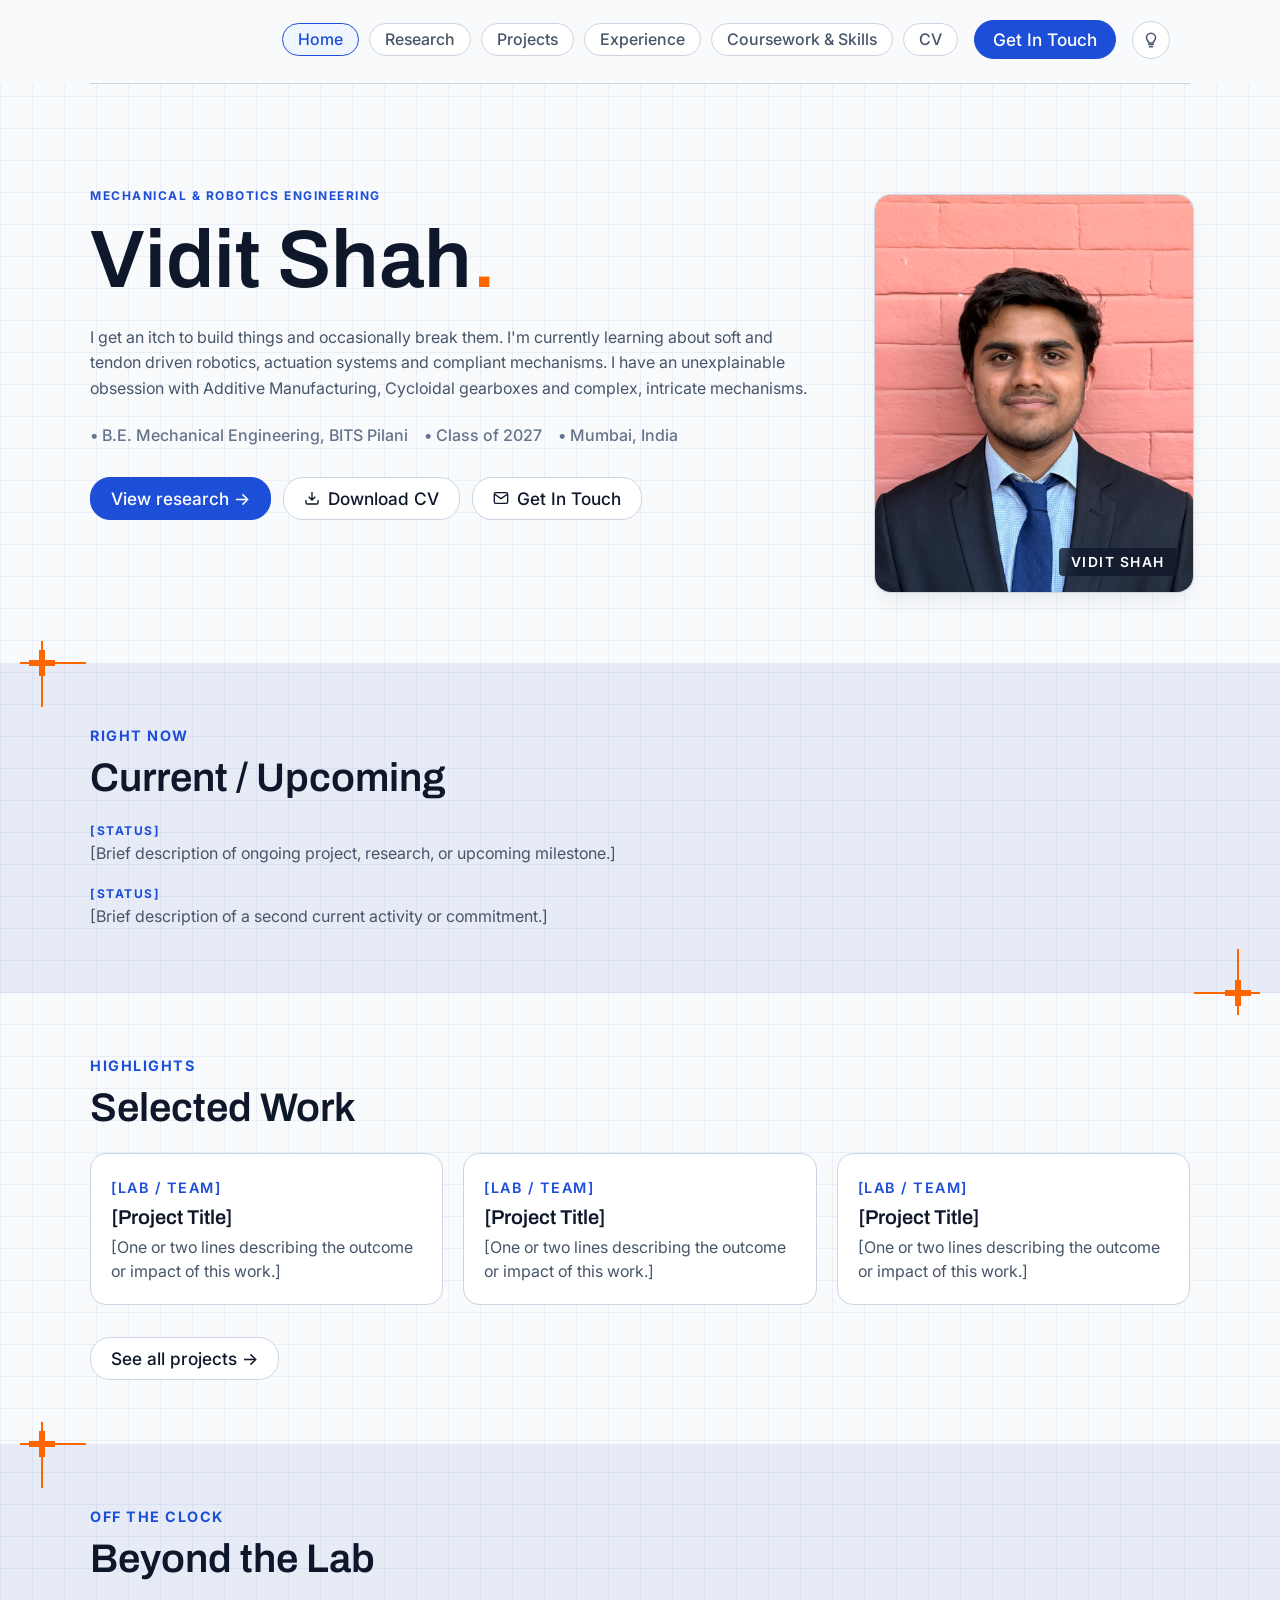
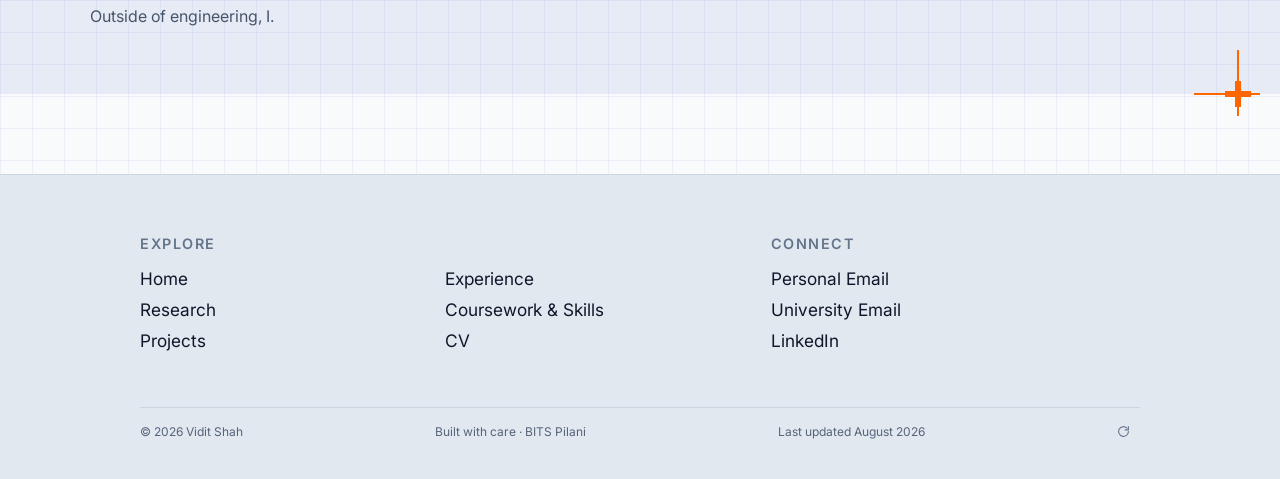
==== commit 4bb8a602: "Restore original design (index.html, script.js, style.css) The three-page rebuild replaced the site'" ====
--- a/index.html
+++ b/index.html
@@ -4,51 +4,490 @@
   <meta charset="UTF-8">
   <meta name="viewport" content="width=device-width, initial-scale=1.0">
   <title>Vidit Shah</title>
-  <meta name="description" content="Vidit Shah, mechanical engineering student at BITS Pilani. Projects and CV.">
+  <link rel="icon" type="image/png" href="assets/favicon.png">
+  <link rel="icon" type="image/svg+xml" href="assets/favicon.svg">
+  <link rel="apple-touch-icon" href="assets/favicon.png">
+  <link rel="stylesheet" href="style.css">
   <link rel="preconnect" href="https://fonts.googleapis.com">
   <link rel="preconnect" href="https://fonts.gstatic.com" crossorigin>
-  <link href="https://fonts.googleapis.com/css2?family=Schibsted+Grotesk:wght@400;500;600;700&display=swap" rel="stylesheet">
-  <link rel="stylesheet" href="style.css">
-  <script src="site.js" defer></script>
+  <link href="https://fonts.googleapis.com/css2?family=Inter:wght@300;400;500;600;700&family=Archivo:ital,wght@0,500;0,600;0,700;1,400&display=swap" rel="stylesheet">
+  <script>
+    // Applied before first paint to avoid a light-mode flash for users
+    // who previously chose dark mode. Mirrors the logic in script.js.
+    try {
+      if (localStorage.getItem('theme-preference') === 'dark') {
+        document.documentElement.classList.add('dark-mode-pending');
+      }
+    } catch (e) {}
+  </script>
 </head>
-<body data-page="home">
+<body>
+
+  <!-- Site Header (nav + divider, frozen together on scroll) -->
   <header class="site-header">
-    <div class="wrap">
-      <a class="site-name" href="index.html">Vidit Shah</a>
-      <nav class="site-nav" aria-label="Main"><a href="index.html" aria-current="page">Home</a><a href="projects.html">Projects</a><a href="cv.html">CV</a><button class="btn" id="contact-open" type="button">Get in touch</button></nav>
+    <div class="nav-container">
+      <nav class="navbar" role="tablist" aria-label="Site sections">
+        <button class="nav-tab active" data-filter="home" role="tab" aria-selected="true">Home</button>
+        <button class="nav-tab" data-filter="research" role="tab" aria-selected="false">Research</button>
+        <button class="nav-tab" data-filter="projects" role="tab" aria-selected="false">Projects</button>
+        <button class="nav-tab" data-filter="experience" role="tab" aria-selected="false">Experience</button>
+        <button class="nav-tab" data-filter="skills" role="tab" aria-selected="false">Coursework &amp; Skills</button>
+        <button class="nav-tab" id="cv-btn" type="button">CV</button>
+      </nav>
+      <button id="contact-btn" class="contact-tab">Get In Touch</button>
+      <button id="theme-toggle-btn" class="theme-toggle-btn" type="button" aria-label="Toggle dark mode" aria-pressed="false">
+        <svg class="theme-icon" viewBox="0 0 24 24" fill="none" stroke="currentColor" stroke-width="2" stroke-linecap="round" stroke-linejoin="round">
+          <path d="M9 18h6"/>
+          <path d="M10 21h4"/>
+          <path d="M12 3a6 6 0 0 0-6 6c0 2.14.94 3.36 2 4.5.53.57 1 1.13 1 2.5h6c0-1.37.47-1.93 1-2.5 1.06-1.14 2-2.36 2-4.5a6 6 0 0 0-6-6z"/>
+        </svg>
+      </button>
     </div>
+
+    <hr class="top-divider">
   </header>
 
-  <main>
-    <div class="wrap intro">
-      <div>
-        <h1>Vidit Shah</h1>
-        <p class="where">Mechanical engineering at BITS Pilani, class of 2027. Mumbai, India.</p>
-        <p class="bio">I get an itch to build things and occasionally break them. I'm currently learning about soft and tendon driven robotics, actuation systems and compliant mechanisms. I have an unexplainable obsession with Additive Manufacturing, Cycloidal gearboxes and complex, intricate mechanisms.</p>
-      </div>
-      <img src="assets/profile.jpg" alt="Vidit Shah">
+  <main class="main-content">
+    
+    <!-- Home Ribbons (Visible on Home Tab) -->
+    <section id="hero-section" class="ribbons-wrapper">
+
+      <!-- Ribbon 1: Name & Hero Shot -->
+      <div class="ribbon ribbon-a ribbon-hero">
+        <div class="ribbon-inner hero-ribbon-inner">
+          <div class="hero-text">
+            <span class="hero-sub-header">Mechanical & Robotics Engineering</span>
+            <h1 class="hero-title">Vidit Shah<span class="hero-title-accent">.</span></h1>
+            <p class="hero-bio">
+              I get an itch to build things and occasionally break them. I'm currently learning about soft and tendon driven robotics, actuation systems and compliant mechanisms. I have an unexplainable obsession with Additive Manufacturing, Cycloidal gearboxes and complex, intricate mechanisms.
+            </p>
+            <ul class="hero-meta">
+              <li>• B.E. Mechanical Engineering, BITS Pilani</li>
+              <li>• Class of 2027</li>
+              <li>• Mumbai, India</li>
+            </ul>
+            <div class="hero-actions">
+              <button class="btn btn-solid" data-nav-target="research">View research &rarr;</button>
+              <button class="btn btn-outline" id="hero-cv-btn" type="button">
+                <svg class="btn-icon" viewBox="0 0 24 24" fill="none" stroke="currentColor" stroke-width="2"><path d="M21 15v4a2 2 0 0 1-2 2H5a2 2 0 0 1-2-2v-4M7 10l5 5 5-5M12 15V3"/></svg>
+                Download CV
+              </button>
+              <button class="btn btn-outline" id="hero-contact-btn" type="button">
+                <svg class="btn-icon" viewBox="0 0 24 24" fill="none" stroke="currentColor" stroke-width="2"><path d="M4 4h16c1.1 0 2 .9 2 2v12c0 1.1-.9 2-2 2H4c-1.1 0-2-.9-2-2V6c0-1.1.9-2 2-2z"/><polyline points="22,6 12,13 2,6"/></svg>
+                Get In Touch
+              </button>
+            </div>
+          </div>
+
+          <div class="hero-image-wrapper hero-dim">
+            <img src="assets/profile.jpg" alt="Profile Photo" class="hero-image">
+
+            <!-- ISO 129-style dimension callouts, shown on .hero-dim:hover.
+                 Decorative — update the three .dim-value numbers below if
+                 the photo's real size or corner radius ever changes. -->
+            <div class="dim-callouts" aria-hidden="true">
+
+              <!-- Overall width, dimensioned above the photo -->
+              <div class="dim dim-width">
+                <span class="dim-ext dim-ext-a"></span>
+                <span class="dim-ext dim-ext-b"></span>
+                <span class="dim-stroke"></span>
+                <span class="dim-arrow dim-arrow-a"></span>
+                <span class="dim-arrow dim-arrow-b"></span>
+                <span class="dim-value">96</span>
+              </div>
+
+              <!-- Overall height, dimensioned to the right of the photo -->
+              <div class="dim dim-height">
+                <span class="dim-ext dim-ext-a"></span>
+                <span class="dim-ext dim-ext-b"></span>
+                <span class="dim-stroke"></span>
+                <span class="dim-arrow dim-arrow-a"></span>
+                <span class="dim-arrow dim-arrow-b"></span>
+                <span class="dim-value">120</span>
+              </div>
+
+              <!-- Corner fillet radius, leadered from the bottom-left corner -->
+              <div class="dim dim-fillet">
+                <span class="dim-leader"></span>
+                <span class="dim-value">R16</span>
+              </div>
+
+            </div>
+
+            <div class="hero-badge">Vidit Shah</div>
+          </div>
+        </div>
+      </div>
+
+      <!-- Ribbon 2: Current / Upcoming -->
+      <div class="ribbon ribbon-b">
+        <span class="corner-mark corner-mark-tl" aria-hidden="true"></span>
+        <span class="corner-mark corner-mark-br" aria-hidden="true"></span>
+        <div class="ribbon-inner">
+          <span class="ribbon-eyebrow">RIGHT NOW</span>
+          <h2 class="ribbon-title">Current / Upcoming</h2>
+          <ul class="ribbon-list">
+            <li>
+              <span class="ribbon-list-label">[Status]</span>
+              <span class="ribbon-list-text">[Brief description of ongoing project, research, or upcoming milestone.]</span>
+            </li>
+            <li>
+              <span class="ribbon-list-label">[Status]</span>
+              <span class="ribbon-list-text">[Brief description of a second current activity or commitment.]</span>
+            </li>
+          </ul>
+        </div>
+      </div>
+
+      <!-- Ribbon 3: Selected Work -->
+      <div class="ribbon ribbon-a">
+        <div class="ribbon-inner">
+          <span class="ribbon-eyebrow">HIGHLIGHTS</span>
+          <h2 class="ribbon-title">Selected Work</h2>
+          <div class="ribbon-card-row">
+            <div class="mini-card">
+              <span class="sub-header">[LAB / TEAM]</span>
+              <h3 class="mini-card-title">[Project Title]</h3>
+              <p class="mini-card-description">[One or two lines describing the outcome or impact of this work.]</p>
+            </div>
+            <div class="mini-card">
+              <span class="sub-header">[LAB / TEAM]</span>
+              <h3 class="mini-card-title">[Project Title]</h3>
+              <p class="mini-card-description">[One or two lines describing the outcome or impact of this work.]</p>
+            </div>
+            <div class="mini-card">
+              <span class="sub-header">[LAB / TEAM]</span>
+              <h3 class="mini-card-title">[Project Title]</h3>
+              <p class="mini-card-description">[One or two lines describing the outcome or impact of this work.]</p>
+            </div>
+          </div>
+          <button class="btn btn-outline ribbon-cta" data-nav-target="projects">See all projects &rarr;</button>
+        </div>
+      </div>
+
+      <!-- Ribbon 4: Beyond the Lab -->
+      <div class="ribbon ribbon-b">
+        <span class="corner-mark corner-mark-tl" aria-hidden="true"></span>
+        <span class="corner-mark corner-mark-br" aria-hidden="true"></span>
+        <div class="ribbon-inner">
+          <span class="ribbon-eyebrow">OFF THE CLOCK</span>
+          <h2 class="ribbon-title">Beyond the Lab</h2>
+          <p class="ribbon-text">
+            Outside of engineering, I.
+          </p>
+        </div>
+      </div>
+
+    </section>
+
+
+    <!-- Research Summary (Visible only on Research Tab) — populated from
+         the ResearchFocus sheet via script.js -->
+    <section id="research-intro" class="section-intro hidden">
+      <div class="section-intro-inner">
+        <span class="ribbon-eyebrow">OVERVIEW</span>
+        <h2 class="ribbon-title">Research Focus</h2>
+        <p class="ribbon-text" id="research-focus-text">Loading research focus…</p>
+        <div class="tags section-intro-tags" id="research-focus-tags"></div>
+      </div>
+    </section>
+
+    <!-- Project Grid (Visible on Research, Skills) — Research cards and
+         Coursework/Skills lists are populated from Google Sheets via
+         script.js. Coursework/Skills card shells stay in the HTML since
+         their surrounding copy is hardcoded; only the grouped lists are
+         dynamic. -->
+    <section id="grid-section" class="grid-container hidden">
+
+      <!-- Research cards render here -->
+      <div id="research-cards-container" class="contents"></div>
+
+      <!-- Coursework Card -->
+      <article class="card card-wide" data-category="skills">
+        <div class="card-media text-banner flex-column">
+          <span class="banner-text">COURSEWORK</span>
+          <span class="banner-subtext">ACADEMIC PREPARATION</span>
+        </div>
+        <div class="card-body">
+          <span class="sub-header">Department of Mechanical Engineering at BITS Pilani</span>
+          <h2 class="card-title">Relevant Coursework</h2>
+          <p class="card-description">
+            Achieved Highest Semester Grade (10/10) across all students in 6th semester, and the only student in the Mechanical Department to do so. 
+          </p>
+          <div class="coursework-groups" id="coursework-groups-container">
+            <p class="data-loading-note">Loading coursework…</p>
+          </div>
+        </div>
+      </article>
+
+      <!-- Skills Card -->
+      <article class="card card-wide" data-category="skills">
+        <div class="card-media text-banner flex-column">
+          <span class="banner-text">SKILLS</span>
+          <span class="banner-subtext">COMPETENCIES</span>
+        </div>
+        <div class="card-body">
+          <span class="sub-header">[TECHNICAL DOMAIN]</span>
+          <h2 class="card-title">Technical Skills</h2>
+          <p class="card-description">
+            [One line noting overall technical focus or standout tool/method.]
+          </p>
+          <div class="coursework-groups" id="skills-groups-container">
+            <p class="data-loading-note">Loading skills…</p>
+          </div>
+        </div>
+      </article>
+
+    </section>
+
+    <!-- Projects Section (Visible only on Projects Tab) — both card grids
+         are populated from Google Sheets via script.js. -->
+    <section id="projects-section" class="hidden">
+
+      <!-- Projects Subsection -->
+      <div class="section-intro">
+        <div class="section-intro-inner">
+          <span class="ribbon-eyebrow">MAIN BUILDS</span>
+          <h2 class="ribbon-title">Projects</h2>
+          <p class="ribbon-text">[One line describing your primary, most substantial engineering projects.]</p>
+        </div>
+      </div>
+      <div class="grid-container projects-grid" id="projects-cards-container">
+        <p class="data-loading-note">Loading projects…</p>
+      </div>
+
+      <!-- Side Projects & Tangents Subsection -->
+      <div class="section-intro projects-subsection-spacer">
+        <div class="section-intro-inner">
+          <span class="ribbon-eyebrow">FOR FUN</span>
+          <h2 class="ribbon-title">Side Projects &amp; Tangents</h2>
+          <p class="ribbon-text">[One line describing smaller builds, experiments, or things you made just to learn something.]</p>
+        </div>
+      </div>
+      <div class="grid-container projects-grid" id="side-projects-cards-container">
+        <p class="data-loading-note">Loading side projects…</p>
+      </div>
+
+    </section>
+    <!-- Experience Ribbons (Visible only on Experience Tab) -->
+    <section id="experience-section" class="ribbons-wrapper hidden">
+
+      <!-- Intro Ribbon -->
+      <div class="ribbon ribbon-b">
+        <span class="corner-mark corner-mark-tl" aria-hidden="true"></span>
+        <span class="corner-mark corner-mark-br" aria-hidden="true"></span>
+        <div class="ribbon-inner">
+          <span class="ribbon-eyebrow">EXPERIENCE &amp; LEADERSHIP</span>
+          <h2 class="ribbon-title">The journey so far.</h2>
+          <p class="ribbon-text">
+            [A short paragraph tying together internships, leadership, and teaching — the thread that connects them.]
+          </p>
+        </div>
+      </div>
+
+      <!-- Professional Experience Timeline Ribbon -->
+      <div class="ribbon ribbon-a">
+        <div class="ribbon-inner">
+          <span class="ribbon-eyebrow">PROFESSIONAL EXPERIENCE</span>
+          <h2 class="ribbon-title">Where I have worked</h2>
+          <div class="timeline-card">
+          <ul class="timeline-list">
+              <li class="timeline-item">
+                <span class="timeline-date">[MONTH YEAR] to Present</span>
+                <h3 class="timeline-role">[Engineering Role Title]</h3>
+                <span class="timeline-org">[Company / Organization]</span>
+                <ul class="timeline-bullets">
+                  <li>[Responsibility or achievement, quantified where possible.]</li>
+                  <li>[Responsibility or achievement, quantified where possible.]</li>
+                </ul>
+              </li>
+              <li class="timeline-item">
+                <span class="timeline-date">[MONTH YEAR] to [MONTH YEAR]</span>
+                <h3 class="timeline-role">[Internship Title]</h3>
+                <span class="timeline-org">[Company / Organization]</span>
+                <ul class="timeline-bullets">
+                  <li>[Responsibility or achievement, quantified where possible.]</li>
+                  <li>[Responsibility or achievement, quantified where possible.]</li>
+                </ul>
+              </li>
+              <li class="timeline-item">
+                <span class="timeline-date">[MONTH YEAR] to [MONTH YEAR]</span>
+                <h3 class="timeline-role">[Internship Title]</h3>
+                <span class="timeline-org">[Company / Organization]</span>
+                <ul class="timeline-bullets">
+                  <li>[Responsibility or achievement, quantified where possible.]</li>
+                  <li>[Responsibility or achievement, quantified where possible.]</li>
+                </ul>
+              </li>
+            </ul>
+          </div>
+          </div>
+        </div>
+
+      <!-- Technical Leadership Highlight Ribbon -->
+      <div class="ribbon ribbon-b">
+        <span class="corner-mark corner-mark-tl" aria-hidden="true"></span>
+        <span class="corner-mark corner-mark-br" aria-hidden="true"></span>
+        <div class="ribbon-inner">
+          <span class="ribbon-eyebrow">TECHNICAL LEADERSHIP</span>
+          <h2 class="ribbon-title">Vice Captain & Lead Mechanical Engineer</h2>
+          <p class="ribbon-subtext">CRISS Robotics &middot; April 2023 to Present</p>
+          <div class="leadership-layout">
+            <div class="leadership-image-wrapper">
+              <img src="assets/profile.jpg" alt="Leadership role photo" class="leadership-image">
+            </div>
+            <div class="leadership-copy">
+              <p>[Intro paragraph on the scope and impact of the role — team size, budget, or scale.]</p>
+              <ul class="leadership-bullets">
+                <li><strong>[Category]:</strong> [Detail or outcome.]</li>
+                <li><strong>[Category]:</strong> [Detail or outcome.]</li>
+                <li><strong>[Category]:</strong> [Detail or outcome.]</li>
+                <li><strong>[Category]:</strong> [Detail or outcome.]</li>
+              </ul>
+              <div class="tags">
+                <span class="pill">Tag 1</span>
+                <span class="pill">Tag 2</span>
+              </div>
+            </div>
+          </div>
+        </div>
+      </div>
+
+      <!-- Teaching Ribbon -->
+      <div class="ribbon ribbon-a">
+        <div class="ribbon-inner">
+          <span class="ribbon-eyebrow">TEACHING</span>
+          <h2 class="ribbon-title">Passing it on</h2>
+          <div class="ribbon-card-row">
+            <div class="mini-card">
+              <span class="sub-header">[ORGANIZATION] &middot; [DATE RANGE]</span>
+              <h3 class="mini-card-title">[Teaching Role Title]</h3>
+              <p class="mini-card-description">[One or two lines describing the teaching or mentorship role.]</p>
+            </div>
+            <div class="mini-card">
+              <span class="sub-header">[ORGANIZATION] &middot; [DATE RANGE]</span>
+              <h3 class="mini-card-title">[Teaching Role Title]</h3>
+              <p class="mini-card-description">[One or two lines describing the teaching or mentorship role.]</p>
+            </div>
+          </div>
+        </div>
+      </div>
+
+    </section>
+
+    <!-- Detail View (full-page, opens on card click, populated from that card's <template>) -->
+    <section id="detail-view" class="detail-view hidden">
+      <button class="back-btn" id="detail-back-btn" type="button">
+        <svg class="btn-icon" viewBox="0 0 24 24" fill="none" stroke="currentColor" stroke-width="2"><path d="M19 12H5M12 19l-7-7 7-7"/></svg>
+        Back
+      </button>
+      <div id="detail-view-content" class="detail-view-content"></div>
+    </section>
+
+  </main>
+
+  <!-- Contact Modal -->
+  <div id="contact-modal" class="modal">
+    <div class="modal-content">
+      <span class="close-btn" role="button" tabindex="0" aria-label="Close contact dialog">&times;</span>
+      <h2>Get In Touch</h2>
+      <div class="contact-links">
+        <a href="mailto:viditshah201@gmail.com" class="contact-item">
+          <span class="contact-label">Personal Email</span>
+          <span class="contact-value">viditshah201@gmail.com</span>
+        </a>
+        <a href="mailto:f20230434@pilani.bits-pilani.ac.in" class="contact-item">
+          <span class="contact-label">University Email</span>
+          <span class="contact-value">f20230434@pilani.bits-pilani.ac.in</span>
+        </a>
+        <a href="https://www.linkedin.com/in/viditshah201/" target="_blank" rel="noopener noreferrer" class="contact-item">
+          <span class="contact-label">LinkedIn</span>
+          <span class="contact-value">linkedin.com/in/viditshah201</span>
+        </a>
+      </div>
     </div>
-  </main>
-
-  <dialog id="contact-dialog" class="contact-dialog" aria-labelledby="contact-title">
-    <div class="dialog-head">
-      <h2 id="contact-title">Get in touch</h2>
-      <button class="dialog-close" type="button">Close</button>
+  </div>
+
+  <!-- CV Modal -->
+  <div id="cv-modal" class="modal">
+    <div class="modal-content cv-modal-content">
+      <span class="close-btn" role="button" tabindex="0" aria-label="Close CV dialog">&times;</span>
+      <h2>My CV</h2>
+      <div class="cv-tabs" role="tablist" aria-label="CV versions">
+        <button class="cv-tab" type="button" data-cv-src="assets/CV-1page.pdf" data-cv-name="ViditShah.pdf" data-cv-flavor="Concise overview" aria-selected="false">1-Page</button>
+        <button class="cv-tab active" type="button" data-cv-src="assets/CV-2page.pdf" data-cv-name="ViditShah.pdf" data-cv-flavor="Full detail" aria-selected="true">2-Page</button>
+        <span class="cv-flavor" id="cv-flavor">Full detail</span>
+      </div>
+      <div class="cv-viewer-wrapper">
+        <embed id="cv-embed" class="cv-embed" src="assets/CV-2page.pdf" type="application/pdf">
+      </div>
+      <div class="cv-footer-row">
+        <span class="cv-last-updated" id="cv-last-updated">• Last updated August 2026</span>
+        <a id="cv-download-link" href="assets/CV-2page.pdf" download="ViditShah.pdf" class="btn btn-outline cv-download-btn">
+          <svg class="btn-icon" viewBox="0 0 24 24" fill="none" stroke="currentColor" stroke-width="2"><path d="M21 15v4a2 2 0 0 1-2 2H5a2 2 0 0 1-2-2v-4M7 10l5 5 5-5M12 15V3"/></svg>
+          Download PDF
+        </a>
+      </div>
     </div>
-    <div class="contact-list">
-        <div class="contact-item">
-          <a href="mailto:viditshah201@gmail.com"><span class="label">Personal email</span><span class="value">viditshah201@gmail.com</span></a>
-          <button class="copy-btn" type="button" data-copy="viditshah201@gmail.com" aria-label="Copy personal email">Copy</button>
-        </div>
-        <div class="contact-item">
-          <a href="mailto:f20230434@pilani.bits-pilani.ac.in"><span class="label">University email</span><span class="value">f20230434@pilani.bits-pilani.ac.in</span></a>
-          <button class="copy-btn" type="button" data-copy="f20230434@pilani.bits-pilani.ac.in" aria-label="Copy university email">Copy</button>
-        </div>
-        <div class="contact-item">
-          <a href="https://www.linkedin.com/in/viditshah201/" target="_blank" rel="noopener noreferrer"><span class="label">LinkedIn</span><span class="value">linkedin.com/in/viditshah201</span></a>
-          <button class="copy-btn" type="button" data-copy="https://www.linkedin.com/in/viditshah201/" aria-label="Copy linkedin">Copy</button>
-        </div>
+  </div>
+
+  <!-- Footer -->
+  <footer class="site-footer">
+    <div class="footer-container">
+      <div class="footer-top">
+        <div class="footer-col">
+          <span class="footer-col-title">EXPLORE</span>
+          <div class="footer-links-grid">
+            <ul class="footer-links">
+              <li><a href="#" data-footer-filter="home">Home</a></li>
+              <li><a href="#" data-footer-filter="research">Research</a></li>
+              <li><a href="#" data-footer-filter="projects">Projects</a></li>
+            </ul>
+            <ul class="footer-links">
+              <li><a href="#" data-footer-filter="experience">Experience</a></li>
+              <li><a href="#" data-footer-filter="skills">Coursework &amp; Skills</a></li>
+              <li><button id="footer-cv-btn" class="footer-link-btn" type="button">CV</button></li>
+            </ul>
+          </div>
+        </div>
+
+        <div class="footer-col">
+          <span class="footer-col-title">CONNECT</span>
+          <ul class="footer-links">
+            <li><a href="mailto:viditshah201@gmail.com">Personal Email</a></li>
+            <li><a href="mailto:f20230434@pilani.bits-pilani.ac.in">University Email</a></li>
+            <li><a href="https://www.linkedin.com/in/viditshah201/" target="_blank" rel="noopener noreferrer">LinkedIn</a></li>
+          </ul>
+        </div>
+      </div>
+
+      <div class="footer-divider"></div>
+
+      <div class="footer-bottom">
+        <span class="copyright">&copy; 2026 Vidit Shah</span>
+        <span class="tagline">Built with care · BITS Pilani</span>
+        <span class="tagline" id="footer-last-updated">Last updated August 2026</span>
+        <span class="footer-refresh">
+          <button id="refresh-content-btn" class="footer-refresh-btn" type="button" aria-label="Refresh content from spreadsheet" title="Refresh content from spreadsheet">
+            <svg class="footer-refresh-icon" id="refresh-icon" viewBox="0 0 24 24" fill="none" stroke="currentColor" stroke-width="2" stroke-linecap="round" stroke-linejoin="round">
+              <path d="M21 12a9 9 0 1 1-2.64-6.36"/>
+              <polyline points="21 3 21 9 15 9"/>
+            </svg>
+          </button>
+          <span id="refresh-status" class="refresh-status" aria-live="polite"></span>
+        </span>
+      </div>
     </div>
-  </dialog>
+  </footer>
+
+  <!-- Back to Top -->
+  <button id="back-to-top-btn" class="back-to-top-btn" type="button" aria-label="Back to top">
+    <svg viewBox="0 0 24 24" fill="none" stroke="currentColor" stroke-width="2" stroke-linecap="round" stroke-linejoin="round">
+      <path d="M12 19V5M5 12l7-7 7 7"/>
+    </svg>
+  </button>
+
+  <script src="script.js"></script>
 </body>
 </html>
--- a/style.css
+++ b/style.css
@@ -1,326 +1,1791 @@
 :root {
-  --bg: #ffffff;
-  --ink: #15171a;
-  --muted: #5b6169;
-  --rule: #d9dce0;
-  --accent: #1d4ed8;
-  --measure: 38rem;
-  --page: 68rem;
-  --gutter: clamp(1.25rem, 4vw, 2.5rem);
-  --radius: 6px;
-}
-
-@media (prefers-color-scheme: dark) {
-  :root {
-    --bg: #111316;
-    --ink: #ecedef;
-    --muted: #9aa0a8;
-    --rule: #2a2e34;
-    --accent: #8fb0ff;
-  }
-}
-
-*, *::before, *::after { box-sizing: border-box; }
-
-html { -webkit-text-size-adjust: 100%; }
+  --bg-color: #f8fafc;
+  --card-bg: #ffffff;
+  --card-border: #cbd5e1;
+  --card-hover-border: #94a3b8;
+  
+  --text-main: #475569;
+  --text-heading: #0f172a;
+  --text-muted: #64748b;
+  --text-faint: #556479;
+
+  --blueprint-blue: #1d4ed8;
+  --blueprint-dark: #1e40af;
+  --blueprint-bg: #eff6ff;
+  --blueprint-border: #bfdbfe;
+
+  --safety-orange: #ff6600;
+  --safety-orange-dark: #cc5200;
+  --safety-orange-bg: #fff2e8;
+  --safety-orange-border: #ffcda3;
+  
+  --footer-bg: #e2e8f0;
+  --grid-line: rgba(29, 64, 175, 0.06);
+  --media-placeholder-bg: #e2e8f0;
+
+  /* Type scale — root font-size is 120% (1rem = 19.2px), so these rem
+     values land on the intended pixel sizes: H1 40px / H2 28px / H3 20px
+     / body 16px / label 12px. Applies to content headings/text; the hero
+     name display and interactive UI chrome (buttons, tabs, tiny CAD-style
+     annotations) are intentionally outside this scale — see comments at
+     each usage. */
+  --fs-h1: 2.083rem;
+  --fs-h2: 1.458rem;
+  --fs-h3: 1.042rem;
+  --fs-body: 0.833rem;
+  --fs-label: 0.625rem;
+}
+
+/* Dark mode — overrides the same custom properties so every component
+   that already references var(--...) repaints automatically. Toggled via
+   body.dark-mode in script.js; intentionally not persisted, so the site
+   always loads in light mode. */
+body.dark-mode,
+html.dark-mode-pending {
+  --bg-color: #0f172a;
+  --card-bg: #1e293b;
+  --card-border: #334155;
+  --card-hover-border: #475569;
+
+  --text-main: #cbd5e1;
+  --text-heading: #f8fafc;
+  --text-muted: #94a3b8;
+  --text-faint: #94a3b8;
+
+  --blueprint-blue: #60a5fa;
+  --blueprint-dark: #93c5fd;
+  --blueprint-bg: rgba(96, 165, 250, 0.14);
+  --blueprint-border: rgba(96, 165, 250, 0.35);
+
+  --safety-orange: #ff8a3d;
+  --safety-orange-dark: #ffbf94;
+  --safety-orange-bg: rgba(255, 102, 0, 0.14);
+  --safety-orange-border: rgba(255, 138, 61, 0.35);
+
+  --footer-bg: #1e293b;
+  --grid-line: rgba(96, 165, 250, 0.08);
+  --media-placeholder-bg: #334155;
+}
+
+* {
+  box-sizing: border-box;
+  margin: 0;
+  padding: 0;
+}
+
+html {
+  scroll-behavior: smooth;
+  font-size: 120%;
+}
 
 body {
-  margin: 0;
-  background: var(--bg);
-  color: var(--ink);
-  font-family: 'Schibsted Grotesk', system-ui, -apple-system, 'Segoe UI', sans-serif;
-  font-size: 1.0625rem;
+  background-color: var(--bg-color);
+  color: var(--text-main);
+  font-family: 'Inter', -apple-system, BlinkMacSystemFont, sans-serif;
+  overflow-x: hidden;
+  /* Site-wide blueprint grid. Applied once here (instead of separately on
+     .ribbon and .grid-container) so every tab — Home, Research, Projects,
+     Experience, Skills — shows the exact same continuous grid behind its
+     content, rather than only appearing behind some sections. */
+  background-image:
+    linear-gradient(var(--grid-line) 1px, transparent 1px),
+    linear-gradient(to right, var(--grid-line) 1px, transparent 1px);
+  background-size: 32px 32px;
+  background-attachment: scroll;
+}
+
+a, button {
+  font-family: inherit;
+}
+
+:focus-visible {
+  outline: 2px solid var(--blueprint-blue);
+  outline-offset: 2px;
+  border-radius: 4px;
+}
+
+@media (prefers-reduced-motion: reduce) {
+  html {
+    scroll-behavior: auto;
+  }
+  * {
+    animation-duration: 0.01ms !important;
+    transition-duration: 0.01ms !important;
+  }
+}
+
+/* Navigation Container */
+.site-header {
+  position: sticky;
+  top: 0;
+  z-index: 100;
+  background-color: var(--bg-color);
+  padding-top: 20px;
+}
+
+.nav-container {
+  display: flex;
+  justify-content: flex-end;
+  align-items: center;
+  gap: 16px;
+  max-width: 1100px;
+  margin: 0 auto;
+  padding: 0 20px;
+}
+
+.navbar {
+  display: flex;
+  gap: 10px;
+  overflow-x: auto;
+  scrollbar-width: none;
+  -ms-overflow-style: none;
+  justify-content: flex-end;
+}
+
+.navbar::-webkit-scrollbar {
+  display: none;
+}
+
+.nav-tab {
+  background: var(--card-bg);
+  border: 1px solid var(--card-border);
+  color: var(--text-main);
+  padding: 6px 15px;
+  border-radius: 18px;
+  cursor: pointer;
+  font-size: 0.83rem;
+  font-weight: 500;
+  white-space: nowrap;
+  flex-shrink: 0;
+  transition: all 0.2s ease;
+}
+
+.nav-tab-link {
+  display: inline-flex;
+  align-items: center;
+  text-decoration: none;
+}
+
+/* Divider between nav ribbon and main content */
+.top-divider {
+  border: none;
+  border-top: 1px solid var(--card-border);
+  width: calc(100% - 40px);
+  max-width: 1100px;
+  margin: 24px auto 40px auto;
+}
+
+.nav-tab:hover,
+.nav-tab.active {
+  background: var(--blueprint-bg);
+  border-color: var(--blueprint-blue);
+  color: var(--blueprint-blue);
+}
+
+.contact-tab {
+  position: relative;
+  z-index: 0;
+  overflow: hidden;
+  background: var(--blueprint-blue);
+  border: 1px solid var(--blueprint-blue);
+  color: #ffffff;
+  padding: 8px 18px;
+  border-radius: 20px;
+  cursor: pointer;
+  font-size: 0.9rem;
+  font-weight: 500;
+  white-space: nowrap;
+  flex-shrink: 0;
+  transition: border-color 0.3s ease, box-shadow 0.3s ease;
+}
+
+/* Gradient fades in/out via opacity rather than animating the
+   background property directly — background: color -> gradient can't
+   be interpolated, so it used to snap instantly on both hover and
+   hover-off, causing a visible flash. */
+.contact-tab::before {
+  content: "";
+  position: absolute;
+  inset: 0;
+  z-index: -1;
+  background: linear-gradient(135deg, var(--blueprint-blue), var(--blueprint-dark));
+  opacity: 0;
+  transition: opacity 0.3s ease;
+}
+
+.contact-tab:hover::before {
+  opacity: 1;
+}
+
+.contact-tab:hover {
+  border-color: var(--blueprint-dark);
+  box-shadow: 0 0 12px rgba(29, 78, 216, 0.35);
+}
+
+/* Dark Mode Toggle */
+.theme-toggle-btn {
+  display: inline-flex;
+  align-items: center;
+  justify-content: center;
+  width: 38px;
+  height: 38px;
+  flex-shrink: 0;
+  background: var(--card-bg);
+  border: 1px solid var(--card-border);
+  border-radius: 50%;
+  color: var(--text-main);
+  cursor: pointer;
+  transition: all 0.2s ease;
+}
+
+.theme-toggle-btn:hover {
+  border-color: var(--safety-orange);
+  color: var(--safety-orange);
+}
+
+body.dark-mode .theme-toggle-btn {
+  background: var(--blueprint-bg);
+  border-color: var(--blueprint-border);
+  color: var(--safety-orange);
+}
+
+.theme-icon {
+  width: 18px;
+  height: 18px;
+}
+
+/* Refresh Content Control — moved to the footer bar. A small text link
+   with an icon, re-fetches the spreadsheet on demand instead of waiting
+   for a full page reload. */
+.footer-refresh {
+  display: inline-flex;
+  align-items: center;
+  gap: 10px;
+}
+
+.footer-refresh-btn {
+  display: inline-flex;
+  align-items: center;
+  gap: 6px;
+  background: none;
+  border: none;
+  padding: 0;
+  font-family: inherit;
+  font-size: 0.78rem;
+  color: var(--text-muted);
+  cursor: pointer;
+  transition: color 0.2s ease;
+}
+
+.footer-refresh-btn:hover {
+  color: var(--safety-orange);
+}
+
+.footer-refresh-icon {
+  width: 13px;
+  height: 13px;
+  flex-shrink: 0;
+}
+
+.footer-refresh-btn.is-refreshing .footer-refresh-icon {
+  animation: spin 0.8s linear infinite;
+}
+
+@keyframes spin {
+  from { transform: rotate(0deg); }
+  to { transform: rotate(360deg); }
+}
+
+.refresh-status {
+  font-size: 0.78rem;
+  color: var(--text-muted);
+  white-space: nowrap;
+  opacity: 0;
+  transition: opacity 0.25s ease;
+}
+
+.refresh-status.show {
+  opacity: 1;
+}
+
+/* Back to Top */
+.back-to-top-btn {
+  position: fixed;
+  right: 24px;
+  bottom: 24px;
+  z-index: 900;
+  display: flex;
+  align-items: center;
+  justify-content: center;
+  width: 38px;
+  height: 38px;
+  border-radius: 50%;
+  background: var(--card-bg);
+  border: 1px solid var(--card-border);
+  color: var(--text-muted);
+  cursor: pointer;
+  opacity: 0;
+  pointer-events: none;
+  transform: translateY(6px);
+  transition: opacity 0.25s ease, transform 0.25s ease, border-color 0.2s ease, color 0.2s ease;
+}
+
+.back-to-top-btn svg {
+  width: 16px;
+  height: 16px;
+}
+
+.back-to-top-btn.show {
+  opacity: 0.75;
+  pointer-events: auto;
+  transform: translateY(0);
+}
+
+.back-to-top-btn:hover {
+  opacity: 1;
+  border-color: var(--safety-orange);
+  color: var(--safety-orange);
+}
+
+@media (max-width: 480px) {
+  .back-to-top-btn {
+    right: 16px;
+    bottom: 16px;
+  }
+}
+
+/* Generic visibility utility — ensures any element with .hidden is hidden,
+   even ones not covered by a more specific selector below (e.g. #projects-section) */
+.hidden {
+  display: none;
+}
+
+/* Lets a wrapper div hold dynamically-inserted cards without becoming a
+   grid item itself — its children (the cards) participate directly in
+   the parent CSS grid, as if the wrapper weren't there. */
+.contents {
+  display: contents;
+}
+
+.data-loading-note {
+  grid-column: 1 / -1;
+  color: var(--text-muted);
+  font-size: var(--fs-body);
+  padding: 8px 0;
+}
+
+.main-content {
+  max-width: 1100px;
+  margin: 0 auto 80px auto;
+  padding: 0 20px;
+}
+
+/* Ribbon Sections (Home) */
+.ribbons-wrapper {
+  width: 100vw;
+  position: relative;
+  left: 50%;
+  right: 50%;
+  margin-left: -50vw;
+  margin-right: -50vw;
+}
+
+.ribbons-wrapper.hidden {
+  display: none;
+}
+
+.ribbon {
+  width: 100%;
+  padding: 64px 20px;
+}
+
+.ribbon-a {
+  background-color: transparent;
+}
+
+.ribbon-b {
+  /* No background-image/attachment of its own on purpose: a second,
+     independently-fixed background on a non-body element isn't reliably
+     honored by all browsers (notably mobile), which is what caused the
+     blue ribbons' grid to drift out of sync with the white grid on scroll.
+     Instead this just tints the single shared grid drawn on body, so
+     there's only ever one grid, guaranteed to line up and move (or not
+     move) identically everywhere. */
+  background-color: rgba(29, 64, 175, 0.08);
+  position: relative;
+}
+
+.corner-mark {
+  position: absolute;
+  width: 66px;
+  height: 66px;
+  pointer-events: none;
+  background-repeat: no-repeat;
+  background-image:
+    linear-gradient(var(--safety-orange), var(--safety-orange)),
+    linear-gradient(var(--safety-orange), var(--safety-orange)),
+    linear-gradient(var(--safety-orange), var(--safety-orange)),
+    linear-gradient(var(--safety-orange), var(--safety-orange)),
+    linear-gradient(var(--safety-orange), var(--safety-orange)),
+    linear-gradient(var(--safety-orange), var(--safety-orange));
+  background-size:
+    26px 6px,
+    6px 26px,
+    44px 2px,
+    22px 2px,
+    2px 44px,
+    2px 22px;
+}
+
+/* Core point at (22px, 22px). Toward-content rays run 44px, away-from-content rays stay 22px.
+   Positioned relative to the centered 1100px content box (not the full-bleed
+   ribbon edge) so it stays anchored near the actual content corner at any
+   viewport width, clamped so it never runs off-screen on narrow ones. */
+.corner-mark-tl {
+  top: -22px;
+  left: max(20px, calc(50% - 674px));
+  background-position:
+    9px 19px,
+    19px 9px,
+    22px 21px,
+    0px 21px,
+    21px 22px,
+    21px 0px;
+}
+
+/* Core point at (44px, 44px), mirrored. */
+.corner-mark-br {
+  bottom: -22px;
+  right: max(20px, calc(50% - 674px));
+  background-position:
+    31px 41px,
+    41px 31px,
+    0px 43px,
+    44px 43px,
+    43px 0px,
+    43px 44px;
+}
+
+.ribbon-inner {
+  max-width: 1100px;
+  margin: 0 auto;
+}
+
+.hero-ribbon-inner {
+  display: grid;
+  grid-template-columns: 1.4fr 0.6fr;
+  gap: 48px;
+  align-items: stretch;
+}
+
+.ribbon-eyebrow {
+  font-size: 0.75rem;
+  font-weight: 700;
+  letter-spacing: 1.5px;
+  color: var(--blueprint-blue);
+  text-transform: uppercase;
+  display: block;
+  margin-bottom: 12px;
+}
+
+.ribbon-title {
+  font-family: 'Archivo', sans-serif;
+  font-size: var(--fs-h1);
+  color: var(--text-heading);
+  font-weight: 600;
+  margin-bottom: 24px;
+}
+
+.ribbon-text {
+  font-size: var(--fs-body);
   line-height: 1.6;
-  min-height: 100vh;
+  color: var(--text-main);
+  max-width: 700px;
+}
+
+.ribbon-list {
+  list-style: none;
   display: flex;
   flex-direction: column;
-}
-
-main { flex: 1; }
-
-.wrap {
+  gap: 20px;
+}
+
+.ribbon-list li {
+  display: flex;
+  flex-direction: column;
+  gap: 4px;
+}
+
+.ribbon-list-label {
+  font-size: var(--fs-label);
+  font-weight: 700;
+  letter-spacing: 1.5px;
+  color: var(--blueprint-blue);
+  text-transform: uppercase;
+}
+
+.ribbon-list-text {
+  font-size: var(--fs-body);
+  line-height: 1.5;
+  color: var(--text-main);
+}
+
+.ribbon-card-row {
+  display: grid;
+  grid-template-columns: repeat(auto-fit, minmax(240px, 1fr));
+  gap: 20px;
+  margin-bottom: 28px;
+}
+
+.mini-card {
+  background-color: var(--card-bg);
+  border: 1px solid var(--card-border);
+  border-radius: 16px;
+  padding: 20px;
+  transition: transform 0.2s ease, border-color 0.2s ease, box-shadow 0.2s ease;
+}
+
+.mini-card:hover {
+  transform: translateY(-4px);
+  border-color: var(--card-hover-border);
+  box-shadow: 0 12px 24px -12px rgba(15, 23, 42, 0.18);
+}
+
+.mini-card-title {
+  font-family: 'Archivo', sans-serif;
+  font-size: var(--fs-h3);
+  color: var(--text-heading);
+  font-weight: 600;
+  margin: 8px 0;
+}
+
+.mini-card-description {
+  font-size: var(--fs-body);
+  line-height: 1.5;
+  color: var(--text-main);
+}
+
+.ribbon-cta {
+  margin-top: 4px;
+}
+
+.hero-sub-header {
+  font-size: var(--fs-label);
+  font-weight: 700;
+  letter-spacing: 1.5px;
+  color: var(--blueprint-blue);
+  text-transform: uppercase;
+  display: block;
+  margin-bottom: 12px;
+}
+
+/* Intentionally outside the H1-H3 type scale — this is the hero's
+   "display" name treatment, meant to read larger and bolder than any
+   content heading on the page. */
+.hero-title {
+  font-family: 'Archivo', sans-serif;
+  font-size: 4.25rem;
+  color: var(--text-heading);
+  font-weight: 600;
+  line-height: 1.1;
+  margin-bottom: 20px;
+}
+
+.hero-title-accent {
+  color: var(--safety-orange);
+}
+
+.hero-bio {
+  font-size: var(--fs-body);
+  line-height: 1.6;
+  color: var(--text-main);
+  margin-bottom: 24px;
+}
+
+.hero-meta {
+  list-style: none;
+  display: flex;
+  flex-wrap: wrap;
+  gap: 16px;
+  font-size: var(--fs-body);
+  color: var(--text-muted);
+  font-weight: 500;
+  margin-bottom: 32px;
+}
+
+.hero-actions {
+  display: flex;
+  gap: 12px;
+  flex-wrap: wrap;
+}
+
+.btn {
+  display: inline-flex;
+  align-items: center;
+  gap: 8px;
+  padding: 10px 20px;
+  border-radius: 20px;
+  font-size: 0.9rem;
+  font-weight: 500;
+  text-decoration: none;
+  cursor: pointer;
+  transition: all 0.2s ease;
+}
+
+.btn-solid {
+  background-color: var(--blueprint-blue);
+  color: #ffffff;
+  border: 1px solid var(--blueprint-blue);
+}
+
+.btn-solid:hover {
+  background-color: var(--blueprint-dark);
+}
+
+.btn-outline {
+  background-color: var(--card-bg);
+  color: var(--text-heading);
+  border: 1px solid var(--card-border);
+}
+
+.btn-outline:hover {
+  border-color: var(--blueprint-blue);
+  color: var(--blueprint-blue);
+  background-color: var(--blueprint-bg);
+}
+
+.btn-icon {
+  width: 16px;
+  height: 16px;
+}
+
+/* Hero Image & Overlay Badge */
+.hero-image-wrapper {
+  position: relative;
+  width: auto;
+  min-width: 160px;
+  max-width: 340px;
+  align-self: stretch;
+  margin: 6px 0;
+  aspect-ratio: 4 / 5;
+  border-radius: 16px;
+  overflow: hidden;
+  border: 1px solid var(--card-border);
+  box-shadow: 0 10px 25px -5px rgba(15, 23, 42, 0.08);
+  background-color: var(--media-placeholder-bg);
+}
+
+.hero-image {
   width: 100%;
-  max-width: var(--page);
+  height: 100%;
+  object-fit: cover;
+}
+
+.hero-badge {
+  position: absolute;
+  bottom: 16px;
+  left: 16px;
+  background: rgba(15, 23, 42, 0.75);
+  backdrop-filter: blur(6px);
+  color: #ffffff;
+  font-size: 0.72rem;
+  font-weight: 600;
+  letter-spacing: 1.5px;
+  padding: 6px 12px;
+  border-radius: 4px;
+  text-transform: uppercase;
+}
+
+/* Research Summary / Section Intro Panel */
+.section-intro {
+  background-color: var(--card-bg);
+  border: 1px solid var(--card-border);
+  border-radius: 16px;
+  padding: 32px;
+  margin-bottom: 24px;
+  animation: fadeInUp 0.35s ease both;
+}
+
+.section-intro.hidden {
+  display: none;
+}
+
+.section-intro-inner {
+  max-width: 800px;
+}
+
+.section-intro-tags {
+  margin-top: 20px;
+}
+
+/* Coursework */
+.card-wide {
+  grid-column: 1 / -1;
+}
+
+.coursework-groups {
+  display: grid;
+  grid-template-columns: repeat(auto-fit, minmax(180px, 1fr));
+  gap: 20px;
+  margin-top: 4px;
+}
+
+.coursework-group {
+  display: flex;
+  flex-direction: column;
+  gap: 8px;
+}
+
+.coursework-list {
+  list-style: none;
+  display: flex;
+  flex-direction: column;
+  gap: 6px;
+}
+
+.coursework-list li {
+  font-size: var(--fs-body);
+  line-height: 1.4;
+  color: var(--text-main);
+  padding-left: 14px;
+  position: relative;
+}
+
+.coursework-list li::before {
+  content: "";
+  position: absolute;
+  left: 0;
+  top: 8px;
+  width: 5px;
+  height: 5px;
+  border-radius: 50%;
+  background-color: var(--blueprint-blue);
+}
+
+/* Flat coursework list — used when courses aren't grouped by category
+   (e.g. too skewed toward one group to be useful as separate columns).
+   CSS multi-column lets the browser balance items across 3 columns
+   automatically, reading top-to-bottom within each column. */
+.coursework-flat-list {
+  display: block;
+  column-count: 3;
+  column-gap: 28px;
+  margin-top: 4px;
+}
+
+.coursework-flat-list li {
+  break-inside: avoid;
+  margin-bottom: 6px;
+}
+
+@media (max-width: 720px) {
+  .coursework-flat-list {
+    column-count: 2;
+  }
+}
+
+@media (max-width: 480px) {
+  .coursework-flat-list {
+    column-count: 1;
+  }
+}
+
+/* Experience: Timeline */
+.timeline-card {
+  background-color: var(--card-bg);
+  border: 1px solid var(--card-border);
+  border-radius: 16px;
+  padding: 32px;
+}
+
+.timeline-list {
+  list-style: none;
+  display: flex;
+  flex-direction: column;
+  gap: 32px;
+  position: relative;
+  padding-left: 28px;
+  border-left: 2px solid var(--card-border);
+}
+
+.timeline-item {
+  position: relative;
+}
+
+.timeline-item::before {
+  content: "";
+  position: absolute;
+  left: -34px;
+  top: 4px;
+  width: 12px;
+  height: 12px;
+  border-radius: 50%;
+  background-color: var(--card-bg);
+  border: 2px solid var(--blueprint-blue);
+}
+
+.timeline-date {
+  font-size: 0.75rem;
+  font-weight: 700;
+  letter-spacing: 1.5px;
+  color: var(--blueprint-blue);
+  text-transform: uppercase;
+  display: block;
+  margin-bottom: 6px;
+}
+
+.timeline-role {
+  font-family: 'Archivo', sans-serif;
+  font-size: var(--fs-h2);
+  color: var(--text-heading);
+  font-weight: 600;
+  margin-bottom: 4px;
+}
+
+.timeline-org {
+  display: block;
+  font-size: 0.85rem;
+  color: var(--text-muted);
+  margin-bottom: 10px;
+}
+
+.timeline-bullets {
+  list-style: none;
+  display: flex;
+  flex-direction: column;
+  gap: 6px;
+}
+
+.timeline-bullets li {
+  font-size: var(--fs-body);
+  line-height: 1.5;
+  color: var(--text-main);
+  padding-left: 14px;
+  position: relative;
+}
+
+.timeline-bullets li::before {
+  content: "";
+  position: absolute;
+  left: 0;
+  top: 8px;
+  width: 5px;
+  height: 5px;
+  border-radius: 50%;
+  background-color: var(--blueprint-blue);
+}
+
+/* Experience: Leadership Highlight */
+.ribbon-subtext {
+  font-size: var(--fs-body);
+  color: var(--text-main);
+  margin-bottom: 24px;
+}
+
+.leadership-layout {
+  display: grid;
+  grid-template-columns: 1fr 1fr;
+  gap: 32px;
+  align-items: start;
+}
+
+.leadership-image-wrapper {
+  width: 100%;
+  height: 100%;
+  min-height: 240px;
+  border-radius: 12px;
+  overflow: hidden;
+  border: 1px solid var(--card-border);
+}
+
+.leadership-image {
+  width: 100%;
+  height: 100%;
+  min-height: 240px;
+  object-fit: cover;
+  display: block;
+}
+
+.leadership-copy p {
+  font-size: var(--fs-body);
+  line-height: 1.6;
+  color: var(--text-main);
+  margin-bottom: 16px;
+}
+
+.leadership-bullets {
+  list-style: none;
+  display: flex;
+  flex-direction: column;
+  gap: 10px;
+  margin-bottom: 20px;
+}
+
+.leadership-bullets li {
+  font-size: var(--fs-body);
+  line-height: 1.5;
+  color: var(--text-main);
+  padding-left: 14px;
+  position: relative;
+}
+
+.leadership-bullets li::before {
+  content: "";
+  position: absolute;
+  left: 0;
+  top: 8px;
+  width: 5px;
+  height: 5px;
+  border-radius: 50%;
+  background-color: var(--blueprint-blue);
+}
+
+.leadership-bullets strong {
+  color: var(--text-heading);
+}
+
+@media (max-width: 720px) {
+  .leadership-layout {
+    grid-template-columns: 1fr;
+  }
+  .leadership-image-wrapper,
+  .leadership-image {
+    min-height: 200px;
+  }
+}
+
+/* ===== Hero Photo — ISO 129-style Dimension Callouts =====
+   Scoped to .hero-dim only (hero photo exclusively). These dims are
+   drawn outside the part on hover, like a real CAD sketch, so overflow
+   needs to move from the wrapper to the image itself for the rounded
+   corners. */
+
+.hero-image-wrapper.hero-dim {
+  overflow: visible;
+}
+
+.hero-image-wrapper.hero-dim .hero-image {
+  border-radius: 16px;
+}
+
+.dim-callouts {
+  position: absolute;
+  inset: 0;
+  pointer-events: none;
+  opacity: 0;
+  transition: opacity 0.25s ease;
+  font-family: 'Archivo', sans-serif;
+}
+
+.hero-dim:hover .dim-callouts {
+  opacity: 1;
+}
+
+.dim {
+  position: absolute;
+}
+
+.dim-value {
+  position: absolute;
+  font-size: 0.66rem;
+  font-weight: 600;
+  color: var(--safety-orange);
+  white-space: nowrap;
+  background: var(--bg-color);
+  padding: 0 4px;
+  line-height: 1.4;
+}
+
+.dim-ext,
+.dim-stroke,
+.dim-leader {
+  position: absolute;
+  background: var(--safety-orange);
+}
+
+.dim-arrow {
+  position: absolute;
+  width: 0;
+  height: 0;
+}
+
+/* ---- Width dimension: runs above the photo ---- */
+.dim-width {
+  top: -28px;
+  left: 4px;
+  right: 4px;
+  height: 28px;
+}
+
+.dim-width .dim-ext-a,
+.dim-width .dim-ext-b {
+  top: 10px;
+  height: 16px;
+  width: 1px;
+}
+.dim-width .dim-ext-a { left: 0; }
+.dim-width .dim-ext-b { right: 0; }
+
+.dim-width .dim-stroke {
+  top: 14px;
+  left: 4px;
+  right: 4px;
+  height: 1px;
+}
+
+.dim-width .dim-arrow {
+  top: 10px;
+  border-top: 4px solid transparent;
+  border-bottom: 4px solid transparent;
+}
+.dim-width .dim-arrow-a {
+  left: 0;
+  border-left: 7px solid var(--safety-orange);
+}
+.dim-width .dim-arrow-b {
+  right: 0;
+  border-right: 7px solid var(--safety-orange);
+}
+
+.dim-width .dim-value {
+  top: -2px;
+  left: 50%;
+  transform: translateX(-50%);
+}
+
+/* ---- Height dimension: runs to the right of the photo ---- */
+.dim-height {
+  top: 4px;
+  bottom: 4px;
+  right: -30px;
+  width: 30px;
+}
+
+.dim-height .dim-ext-a,
+.dim-height .dim-ext-b {
+  left: 2px;
+  width: 16px;
+  height: 1px;
+}
+.dim-height .dim-ext-a { top: 0; }
+.dim-height .dim-ext-b { bottom: 0; }
+
+.dim-height .dim-stroke {
+  left: 14px;
+  top: 4px;
+  bottom: 4px;
+  width: 1px;
+}
+
+.dim-height .dim-arrow {
+  left: 10px;
+  border-left: 4px solid transparent;
+  border-right: 4px solid transparent;
+}
+.dim-height .dim-arrow-a {
+  top: 0;
+  border-top: 7px solid var(--safety-orange);
+}
+.dim-height .dim-arrow-b {
+  bottom: 0;
+  border-bottom: 7px solid var(--safety-orange);
+}
+
+.dim-height .dim-value {
+  left: -4px;
+  top: 50%;
+  transform: translateY(-50%) rotate(-90deg);
+  transform-origin: center;
+}
+
+/* ---- Fillet radius: leadered out of the bottom-left corner ---- */
+.dim-fillet {
+  bottom: 0;
+  left: 0;
+  width: 0;
+  height: 0;
+}
+
+.dim-fillet .dim-leader {
+  bottom: 0;
+  left: 0;
+  width: 34px;
+  height: 1px;
+  transform: rotate(135deg);
+  transform-origin: left center;
+}
+
+.dim-fillet .dim-leader::before {
+  content: "";
+  position: absolute;
+  left: -1px;
+  top: -3px;
+  width: 0;
+  height: 0;
+  border-top: 3px solid transparent;
+  border-bottom: 3px solid transparent;
+  border-right: 7px solid var(--safety-orange);
+}
+
+.dim-fillet .dim-value {
+  bottom: -30px;
+  left: -34px;
+}
+
+/* Name badge moves to bottom-right so it stays clear of the fillet
+   leader coming out of the bottom-left corner. */
+.hero-dim .hero-badge {
+  left: auto;
+  right: 16px;
+}
+
+/* Card base */
+.card {
+  position: relative;
+}
+
+.card-clickable {
+  cursor: pointer;
+}
+
+.card-clickable:focus-visible {
+  outline: 2px solid var(--blueprint-blue);
+  outline-offset: 2px;
+}
+
+/* Detail View (full page, in-flow — replaces previous card grid/ribbons when open) */
+.detail-view {
+  animation: fadeInUp 0.3s ease both;
+}
+
+.detail-view.hidden {
+  display: none;
+}
+
+.detail-view-content {
+  max-width: 900px;
   margin: 0 auto;
-  padding: 0 var(--gutter);
-}
-
-a { color: inherit; }
-a:focus-visible, button:focus-visible {
-  outline: 2px solid var(--accent);
-  outline-offset: 3px;
-}
-
-h1, h2, h3, p { margin: 0; }
-
-/* Header */
-.site-header .wrap {
-  display: flex;
+  background-color: var(--card-bg);
+  border: 1px solid var(--card-border);
+  border-radius: 16px;
+  padding: 40px;
+  box-shadow: 0 12px 24px -12px rgba(15, 23, 42, 0.18);
+}
+
+@media (max-width: 640px) {
+  .detail-view-content {
+    padding: 24px;
+    border-radius: 12px;
+  }
+}
+
+.back-btn {
+  display: inline-flex;
+  align-items: center;
+  gap: 8px;
+  background: none;
+  border: none;
+  padding: 0;
+  margin: 0 auto 28px;
+  max-width: 900px;
+  width: 100%;
+  font-family: 'Inter', sans-serif;
+  font-size: var(--fs-body);
+  font-weight: 500;
+  color: var(--text-main);
+  cursor: pointer;
+  transition: color 0.2s ease;
+}
+
+.back-btn:hover {
+  color: var(--blueprint-blue);
+}
+
+.detail-eyebrow {
+  font-size: var(--fs-label);
+  font-weight: 700;
+  letter-spacing: 1.5px;
+  color: var(--blueprint-blue);
+  text-transform: uppercase;
+  display: block;
+  margin-bottom: 8px;
+}
+
+.detail-title {
+  font-family: 'Archivo', sans-serif;
+  font-size: var(--fs-h1);
+  color: var(--text-heading);
+  font-weight: 600;
+  margin-bottom: 24px;
+}
+
+.detail-gallery {
+  display: flex;
+  gap: 12px;
+  overflow-x: auto;
+  margin-bottom: 24px;
+  padding-bottom: 4px;
+  scroll-snap-type: x proximity;
+}
+
+.detail-gallery img {
+  height: 320px;
+  width: auto;
+  max-width: 90%;
+  flex-shrink: 0;
+  object-fit: cover;
+  border-radius: 12px;
+  border: 1px solid var(--card-border);
+  scroll-snap-align: start;
+}
+
+.detail-gallery .gallery-video {
+  position: relative;
+  height: 320px;
+  width: 568px;
+  max-width: 90%;
+  flex-shrink: 0;
+  border-radius: 12px;
+  overflow: hidden;
+  border: 1px solid var(--card-border);
+  scroll-snap-align: start;
+}
+
+.detail-gallery .gallery-video iframe {
+  position: absolute;
+  top: 0;
+  left: 0;
+  width: 100%;
+  height: 100%;
+  border: 0;
+}
+
+.detail-gallery .gallery-video-file {
+  height: 320px;
+  width: auto;
+  max-width: 90%;
+  flex-shrink: 0;
+  border-radius: 12px;
+  border: 1px solid var(--card-border);
+  scroll-snap-align: start;
+  background: #000;
+}
+
+@media (max-width: 480px) {
+  .detail-gallery .gallery-video {
+    width: 90vw;
+    height: calc(90vw * 9 / 16);
+  }
+}
+
+.detail-tags {
+  margin-bottom: 32px;
+}
+
+.detail-folder-description {
+  margin: -8px 0 32px;
+  font-size: 1.05rem;
+  color: var(--text-secondary, #666);
+  max-width: 60ch;
+}
+
+.detail-folder-grid {
+  margin-top: 8px;
+}
+
+.detail-section {
+  margin-bottom: 24px;
+}
+
+.detail-section:last-child {
+  margin-bottom: 0;
+}
+
+.detail-section h3 {
+  font-family: 'Archivo', sans-serif;
+  font-size: var(--fs-h3);
+  font-weight: 600;
+  color: var(--text-heading);
+  margin-bottom: 8px;
+}
+
+.detail-section p {
+  font-size: var(--fs-body);
+  line-height: 1.65;
+  color: var(--text-main);
+}
+
+@media (max-width: 640px) {
+  .detail-gallery img {
+    height: 200px;
+  }
+}
+
+.projects-subsection-spacer {
+  margin-top: 48px;
+}
+
+.projects-grid {
+  margin-bottom: 8px;
+}
+
+/* Grid Section */
+.grid-container {
+  display: grid;
+  grid-template-columns: repeat(auto-fill, minmax(320px, 1fr));
+  gap: 24px;
+  position: relative;
+}
+
+.grid-container.hidden {
+  display: none;
+}
+
+@keyframes fadeInUp {
+  from {
+    opacity: 0;
+    transform: translateY(8px);
+  }
+  to {
+    opacity: 1;
+    transform: translateY(0);
+  }
+}
+
+.ribbons-wrapper:not(.hidden),
+.grid-container:not(.hidden) .card:not(.hidden) {
+  animation: fadeInUp 0.35s ease both;
+}
+
+/* Cards */
+.card {
+  background-color: var(--card-bg);
+  border: 1px solid var(--card-border);
+  border-radius: 16px;
+  overflow: hidden;
+  display: flex;
+  flex-direction: column;
+  transition: transform 0.2s ease, border-color 0.2s ease, box-shadow 0.2s ease;
+}
+
+.card:hover {
+  transform: translateY(-4px);
+  border-color: var(--card-hover-border);
+  box-shadow: 0 12px 24px -12px rgba(15, 23, 42, 0.18);
+}
+
+.card-clickable:hover {
+  box-shadow: 0 14px 28px -12px rgba(15, 23, 42, 0.22);
+}
+
+.card.hidden {
+  display: none;
+}
+
+.card-media {
+  height: 200px;
+  background-color: var(--media-placeholder-bg);
+  display: flex;
+  align-items: center;
+  justify-content: center;
+  border-bottom: 1px solid var(--card-border);
+  overflow: hidden;
+}
+
+.card-media img {
+  width: 100%;
+  height: 100%;
+  object-fit: cover;
+}
+
+.text-banner {
+  font-family: 'Archivo', sans-serif;
+  color: var(--blueprint-blue);
+  background-color: var(--blueprint-bg);
+}
+
+.banner-text {
+  font-size: 1.6rem;
+  letter-spacing: 1px;
+  font-weight: 600;
+}
+
+.banner-subtext {
+  font-size: 0.75rem;
+  color: var(--blueprint-dark);
+  margin-top: 4px;
+  letter-spacing: 1px;
+}
+
+.flex-column {
+  flex-direction: column;
+}
+
+.card-body {
+  padding: 24px;
+  display: flex;
+  flex-direction: column;
+  flex-grow: 1;
+}
+
+.sub-header {
+  font-size: 0.75rem;
+  font-weight: 600;
+  letter-spacing: 1.5px;
+  color: var(--blueprint-blue);
+  text-transform: uppercase;
+  margin-bottom: 8px;
+}
+
+.card-title {
+  font-family: 'Archivo', sans-serif;
+  font-size: var(--fs-h2);
+  color: var(--text-heading);
+  font-weight: 600;
+  margin-bottom: 12px;
+}
+
+.card-description {
+  font-size: var(--fs-body);
+  line-height: 1.5;
+  color: var(--text-main);
+  margin-bottom: 24px;
+  flex-grow: 1;
+}
+
+.tags {
+  display: flex;
+  gap: 8px;
+  flex-wrap: wrap;
+}
+
+.pill {
+  background-color: var(--safety-orange-bg);
+  border: 1px solid var(--safety-orange-border);
+  color: var(--safety-orange-dark);
+  font-size: 0.75rem;
+  font-weight: 500;
+  padding: 4px 12px;
+  border-radius: 12px;
+}
+
+/* Contact Modal */
+.modal {
+  display: none;
+  position: fixed;
+  z-index: 1000;
+  left: 0;
+  top: 0;
+  width: 100%;
+  height: 100%;
+  background-color: rgba(15, 23, 42, 0.4);
+  backdrop-filter: blur(4px);
+  align-items: center;
+  justify-content: center;
+}
+
+.modal.show {
+  display: flex;
+}
+
+.modal-content {
+  background-color: var(--card-bg);
+  border: 1px solid var(--card-border);
+  border-radius: 16px;
+  padding: 32px;
+  width: 90%;
+  max-width: 420px;
+  position: relative;
+  box-shadow: 0 20px 25px -5px rgba(0, 0, 0, 0.1);
+}
+
+.close-btn {
+  position: absolute;
+  top: 16px;
+  right: 20px;
+  color: var(--text-muted);
+  font-size: 1.5rem;
+  cursor: pointer;
+  background: none;
+  border: none;
+  padding: 0;
+  line-height: 1;
+  font-family: inherit;
+  appearance: none;
+}
+
+.close-btn:hover {
+  color: var(--blueprint-blue);
+}
+
+.modal-content h2 {
+  font-family: 'Archivo', sans-serif;
+  font-size: var(--fs-h2);
+  color: var(--text-heading);
+  margin-bottom: 24px;
+}
+
+.contact-links {
+  display: flex;
+  flex-direction: column;
+  gap: 12px;
+}
+
+.contact-item {
+  display: flex;
+  flex-direction: column;
+  padding: 12px 16px;
+  background: var(--blueprint-bg);
+  border: 1px solid var(--blueprint-border);
+  border-radius: 8px;
+  text-decoration: none;
+  transition: border-color 0.2s ease, transform 0.2s ease;
+}
+
+.contact-item:hover {
+  border-color: var(--blueprint-blue);
+  transform: translateX(4px);
+}
+
+.contact-label {
+  font-size: 0.72rem;
+  text-transform: uppercase;
+  letter-spacing: 1px;
+  color: var(--blueprint-blue);
+  font-weight: 600;
+  margin-bottom: 4px;
+}
+
+.contact-value {
+  font-size: 0.9rem;
+  color: var(--text-heading);
+}
+
+/* CV Modal */
+.cv-modal-content {
+  max-width: 1100px;
+  width: 95%;
+  display: flex;
+  flex-direction: column;
+}
+
+.cv-tabs {
+  display: flex;
+  align-items: center;
+  gap: 8px;
+  margin-bottom: 16px;
+}
+
+.cv-tab {
+  background: var(--card-bg);
+  border: 1px solid var(--card-border);
+  color: var(--text-main);
+  padding: 8px 18px;
+  border-radius: 20px;
+  cursor: pointer;
+  font-size: 0.85rem;
+  font-weight: 500;
+  transition: all 0.2s ease;
+}
+
+.cv-tab:hover,
+.cv-tab.active {
+  background: var(--blueprint-bg);
+  border-color: var(--blueprint-blue);
+  color: var(--blueprint-blue);
+}
+
+.cv-flavor {
+  font-size: 0.82rem;
+  color: var(--text-muted);
+  margin-left: 4px;
+}
+
+.cv-viewer-wrapper {
+  width: 100%;
+  height: min(50vh, 480px);
+  border: 1px solid var(--card-border);
+  border-radius: 8px;
+  overflow: hidden;
+  margin-bottom: 20px;
+  background: var(--footer-bg);
+}
+
+.cv-embed {
+  width: 100%;
+  height: 100%;
+  border: none;
+  display: block;
+}
+
+.cv-footer-row {
+  display: flex;
+  align-items: center;
   justify-content: space-between;
-  align-items: baseline;
-  gap: 1.5rem;
-  padding-top: 1.5rem;
-  padding-bottom: 1.5rem;
-}
-
-.site-name {
-  font-weight: 700;
-  text-decoration: none;
-}
-
-.site-nav { display: flex; align-items: baseline; gap: 1.75rem; }
-
-.site-nav a {
-  text-decoration: none;
-  color: var(--muted);
-  padding-bottom: 2px;
-  border-bottom: 2px solid transparent;
-}
-
-.site-nav a:hover { color: var(--ink); }
-.site-nav a[aria-current="page"] {
-  color: var(--ink);
-  border-bottom-color: var(--accent);
-}
-
-/* Home intro */
-.intro {
+  gap: 16px;
+  flex-wrap: wrap;
+}
+
+.cv-last-updated {
+  font-size: 0.78rem;
+  color: var(--text-muted);
+}
+
+.cv-download-btn {
+  display: inline-flex;
+  align-items: center;
+  gap: 8px;
+}
+
+/* Footer */
+.site-footer {
+  background-color: var(--footer-bg);
+  border-top: 1px solid var(--card-border);
+  padding: 60px 20px 40px 20px;
+}
+
+.footer-container {
+  max-width: 1000px;
+  margin: 0 auto;
+}
+
+.footer-top {
   display: grid;
-  grid-template-columns: minmax(0, 1fr) minmax(12rem, 20rem);
-  gap: clamp(2rem, 6vw, 5rem);
-  align-items: start;
-  padding-top: clamp(2rem, 7vw, 5rem);
-  padding-bottom: clamp(3rem, 8vw, 6rem);
-}
-
-.intro h1 {
-  font-size: clamp(2.75rem, 8vw, 5rem);
-  line-height: 1;
-  letter-spacing: -0.03em;
-  font-weight: 700;
-}
-
-.intro .where {
-  margin-top: 1rem;
-  color: var(--muted);
-}
-
-.intro .bio {
-  margin-top: 2rem;
-  max-width: 34rem;
-  font-size: clamp(1.2rem, 2.2vw, 1.5rem);
-  line-height: 1.45;
-}
-
-.intro img {
+  grid-template-columns: 1.6fr 1fr;
+  gap: 40px;
+  margin-bottom: 56px;
+}
+
+.footer-col-title {
+  font-size: 0.75rem;
+  font-weight: 600;
+  letter-spacing: 1.5px;
+  color: var(--text-muted);
+  text-transform: uppercase;
+  display: block;
+  margin-bottom: 16px;
+}
+
+.footer-links-grid {
+  display: grid;
+  grid-template-columns: repeat(2, minmax(0, 1fr));
+  gap: 10px 20px;
+}
+
+.footer-links {
+  list-style: none;
+  display: flex;
+  flex-direction: column;
+  gap: 10px;
+}
+
+.footer-links a,
+.footer-link-btn {
   display: block;
   width: 100%;
-  aspect-ratio: 4 / 5;
-  object-fit: cover;
-  background: var(--rule);
-}
-
-/* Section headings */
-.section-head {
+  background: none;
+  border: none;
+  appearance: none;
+  padding: 0;
+  margin: 0;
+  color: var(--text-heading);
+  text-decoration: none;
+  font-family: inherit;
+  font-size: 0.9rem;
+  line-height: normal;
+  cursor: pointer;
+  text-align: left;
+}
+
+.footer-links a:hover,
+.footer-link-btn:hover {
+  color: var(--blueprint-blue);
+}
+
+.footer-divider {
+  height: 1px;
+  background-color: var(--card-border);
+  margin-bottom: 16px;
+}
+
+.footer-bottom {
   display: flex;
   justify-content: space-between;
-  align-items: baseline;
-  gap: 1rem;
-  padding-bottom: 0.75rem;
-}
-
-.section-head h2, .page-title {
-  font-size: 1.0625rem;
-  font-weight: 700;
-}
-
-.page-title {
-  font-size: clamp(2rem, 5vw, 3rem);
-  letter-spacing: -0.02em;
-  line-height: 1.1;
-}
-
-.text-link {
-  color: var(--accent);
-  text-underline-offset: 3px;
-}
-
-/* Project list */
-.project-list { border-top: 1px solid var(--ink); }
-
-.project-row {
-  display: grid;
-  grid-template-columns: minmax(0, 1fr) minmax(0, 1.4fr);
-  gap: 0.5rem clamp(1.5rem, 5vw, 4rem);
-  padding: 1.5rem 0;
-  border-bottom: 1px solid var(--rule);
-  text-decoration: none;
-}
-
-.project-row.has-thumb {
-  grid-template-columns: minmax(0, 1fr) minmax(0, 1.4fr) 9rem;
-}
-
-.project-row h3 {
-  font-size: 1.375rem;
-  line-height: 1.25;
-  font-weight: 600;
-}
-
-.project-row:hover h3 {
-  text-decoration: underline;
-  text-decoration-color: var(--accent);
-  text-decoration-thickness: 2px;
-  text-underline-offset: 4px;
-}
-
-.project-row .meta { color: var(--muted); font-size: 0.95rem; }
-.project-row .tags { color: var(--muted); font-size: 0.95rem; margin-top: 0.5rem; }
-
-.project-row .thumb {
-  width: 100%;
-  aspect-ratio: 4 / 3;
-  object-fit: cover;
-  background: var(--rule);
-  grid-column: 3;
-  grid-row: 1 / span 2;
-}
-
-.empty { color: var(--muted); padding: 1.5rem 0; max-width: var(--measure); }
-
-/* Project page */
-.page-top { padding-top: clamp(1.5rem, 5vw, 3.5rem); }
-
-.back {
-  display: inline-block;
-  margin-bottom: 2rem;
-  color: var(--muted);
-  text-underline-offset: 3px;
-}
-
-.back:hover { color: var(--ink); }
-
-.page-top .meta { color: var(--muted); margin-top: 0.75rem; }
-.page-top .lede { margin-top: 1.5rem; max-width: var(--measure); font-size: 1.25rem; line-height: 1.5; }
-.page-top .tags { color: var(--muted); margin-top: 1rem; }
-
-.media {
-  display: grid;
-  gap: 1rem;
-  margin-top: 2.5rem;
-}
-
-.media img, .media video { display: block; width: 100%; height: auto; background: var(--rule); }
-
-.media .video-frame { position: relative; aspect-ratio: 16 / 9; background: #000; }
-.media .video-frame iframe { position: absolute; inset: 0; width: 100%; height: 100%; border: 0; }
-
-.prose { margin-top: 2.5rem; max-width: var(--measure); }
-.prose h2 { font-size: 1.0625rem; font-weight: 700; margin-bottom: 0.5rem; }
-.prose section + section { margin-top: 2rem; }
-.prose-link { margin-top: 2rem; }
-
-.sub-list { margin-top: 3rem; }
-
-/* CV */
-.cv-links { display: flex; flex-wrap: wrap; gap: 0.5rem 2rem; margin-top: 1.5rem; }
-
-.cv-frame {
-  display: block;
-  width: 100%;
-  height: min(85vh, 70rem);
-  margin-top: 2rem;
-  border: 1px solid var(--rule);
-  background: var(--rule);
-}
-
-@media (max-width: 760px) {
-  .intro { grid-template-columns: 1fr; }
-  .intro img { max-width: 18rem; }
-  .project-row, .project-row.has-thumb { grid-template-columns: 1fr; }
-  .project-row .thumb { grid-column: 1; grid-row: auto; max-width: 14rem; }
-}
-
-/* Buttons */
-.btn {
-  font: inherit;
-  font-size: 0.95rem;
-  font-weight: 500;
-  color: var(--ink);
-  background: transparent;
-  border: 1px solid var(--ink);
-  border-radius: var(--radius);
-  padding: 0.35rem 0.9rem;
-  cursor: pointer;
-}
-
-.btn:hover { background: var(--ink); color: var(--bg); }
-
-/* Contact dialog */
-.contact-dialog {
-  width: min(28rem, calc(100vw - 2rem));
-  padding: 1.5rem;
-  border: 1px solid var(--rule);
-  border-radius: var(--radius);
-  background: var(--bg);
-  color: var(--ink);
-}
-
-.contact-dialog::backdrop { background: rgba(0, 0, 0, 0.45); }
-
-.dialog-head {
-  display: flex;
-  justify-content: space-between;
-  align-items: baseline;
-  margin-bottom: 1.25rem;
-}
-
-.dialog-head h2 { font-size: 1.25rem; font-weight: 700; }
-
-.dialog-close {
-  font: inherit;
-  color: var(--muted);
-  background: none;
-  border: 0;
-  padding: 0.25rem 0;
-  cursor: pointer;
-}
-
-.dialog-close:hover { color: var(--ink); }
-
-.contact-list { display: grid; gap: 0.75rem; }
-
-.contact-item {
-  display: flex;
   align-items: center;
-  gap: 0.75rem;
-  padding: 0.75rem 1rem;
-  border: 1px solid var(--rule);
-  border-radius: var(--radius);
-}
-
-.contact-item:hover { border-color: var(--ink); }
-
-.contact-item a {
-  flex: 1;
-  min-width: 0;
-  text-decoration: none;
-  display: grid;
-}
-
-.contact-item .label { font-size: 0.85rem; color: var(--muted); }
-.contact-item .value { overflow-wrap: anywhere; }
-
-.copy-btn {
-  flex-shrink: 0;
-  font: inherit;
-  font-size: 0.9rem;
-  color: var(--ink);
-  background: transparent;
-  border: 1px solid var(--rule);
-  border-radius: var(--radius);
-  padding: 0.25rem 0.7rem;
-  cursor: pointer;
-}
-
-.copy-btn:hover { border-color: var(--ink); }
+  font-size: 0.72rem;
+  color: var(--text-muted);
+  flex-wrap: wrap;
+  gap: 12px;
+}
+
+.footer-bottom .copyright,
+.footer-bottom .tagline {
+  font-size: var(--fs-label);
+  color: var(--text-faint);
+}
+
+@media (max-width: 868px) {
+  .hero-ribbon-inner {
+    grid-template-columns: 1fr;
+    gap: 32px;
+    align-items: center;
+  }
+  .hero-image-wrapper {
+    width: 180px;
+    min-width: 0;
+    max-width: 180px;
+    align-self: center;
+    margin: 0 auto;
+  }
+  .footer-top {
+    grid-template-columns: 1fr;
+    gap: 30px;
+  }
+}
+
+@media (max-width: 480px) {
+  .site-header {
+    padding-top: 14px;
+  }
+  .nav-container,
+  .top-divider {
+    padding: 0 14px;
+  }
+  .ribbon {
+    padding: 48px 14px;
+  }
+  .hero-title {
+    font-size: 2.75rem;
+  }
+  .hero-actions {
+    flex-direction: column;
+    align-items: stretch;
+  }
+  .hero-actions .btn {
+    justify-content: center;
+  }
+  .grid-container {
+    grid-template-columns: 1fr;
+  }
+  .footer-bottom {
+    flex-direction: column;
+    align-items: flex-start;
+  }
+}
+
+/* Easter egg: orange rubber-band selection box on click-drag, instead of
+   the browser's default text highlight. */
+body.rubber-band-active,
+body.rubber-band-active * {
+  user-select: none !important;
+  cursor: crosshair !important;
+}
+
+.rubber-band-box {
+  position: absolute;
+  border: 2px solid #f97316;
+  background: rgba(249, 115, 22, 0.12);
+  pointer-events: none;
+  z-index: 9999;
+  border-radius: 2px;
+}
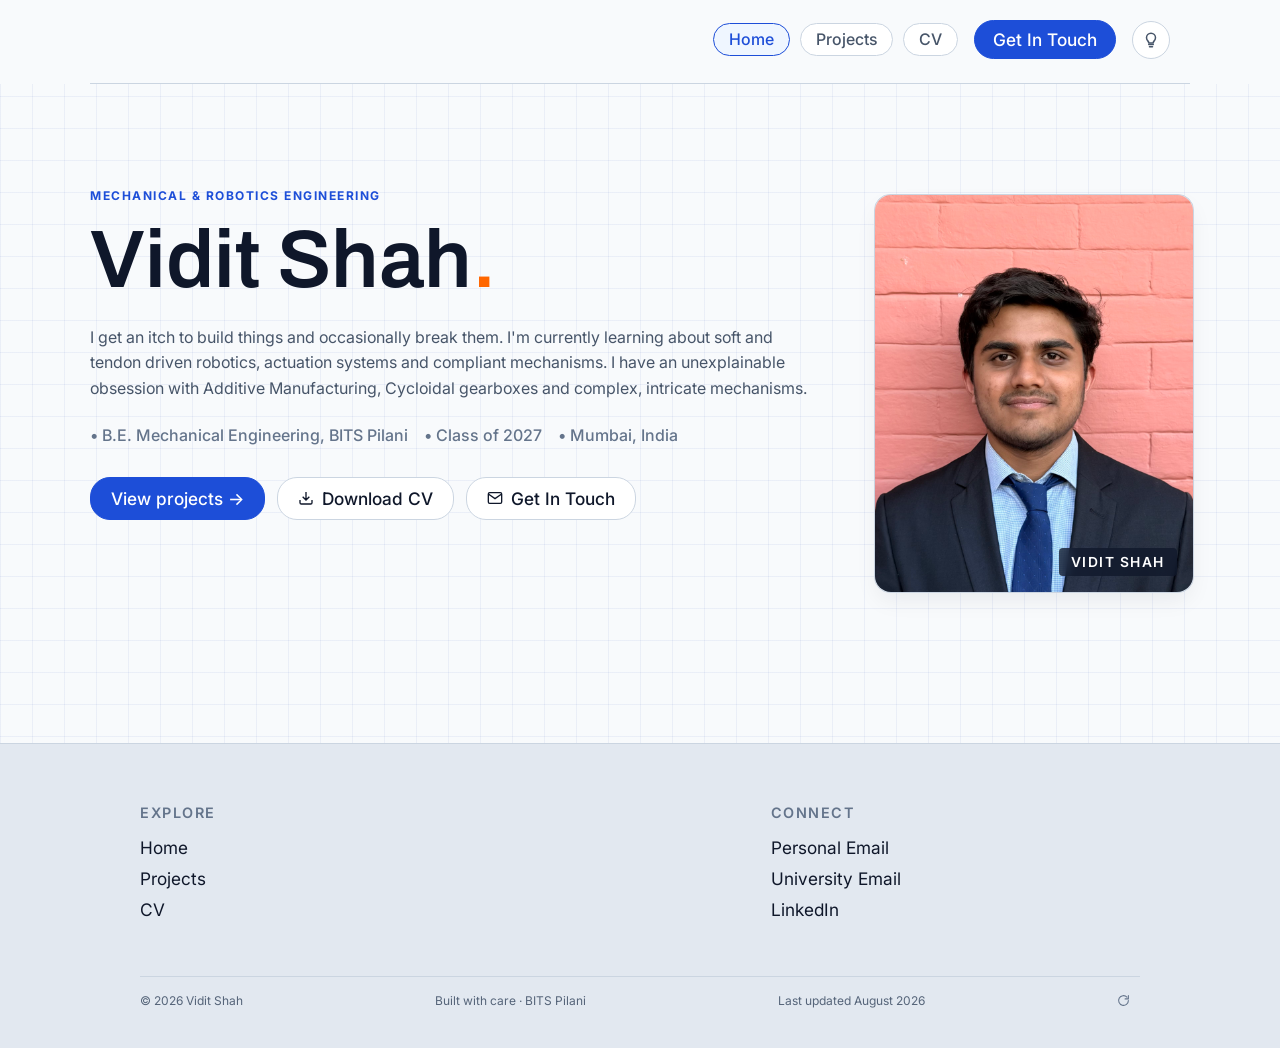
==== commit 675e0927: "Remove Research, Experience and Coursework & Skills; trim Home to hero Original design kept. Only ch" ====
--- a/index.html
+++ b/index.html
@@ -28,10 +28,7 @@
     <div class="nav-container">
       <nav class="navbar" role="tablist" aria-label="Site sections">
         <button class="nav-tab active" data-filter="home" role="tab" aria-selected="true">Home</button>
-        <button class="nav-tab" data-filter="research" role="tab" aria-selected="false">Research</button>
         <button class="nav-tab" data-filter="projects" role="tab" aria-selected="false">Projects</button>
-        <button class="nav-tab" data-filter="experience" role="tab" aria-selected="false">Experience</button>
-        <button class="nav-tab" data-filter="skills" role="tab" aria-selected="false">Coursework &amp; Skills</button>
         <button class="nav-tab" id="cv-btn" type="button">CV</button>
       </nav>
       <button id="contact-btn" class="contact-tab">Get In Touch</button>
@@ -67,7 +64,7 @@
               <li>• Mumbai, India</li>
             </ul>
             <div class="hero-actions">
-              <button class="btn btn-solid" data-nav-target="research">View research &rarr;</button>
+              <button class="btn btn-solid" data-nav-target="projects">View projects &rarr;</button>
               <button class="btn btn-outline" id="hero-cv-btn" type="button">
                 <svg class="btn-icon" viewBox="0 0 24 24" fill="none" stroke="currentColor" stroke-width="2"><path d="M21 15v4a2 2 0 0 1-2 2H5a2 2 0 0 1-2-2v-4M7 10l5 5 5-5M12 15V3"/></svg>
                 Download CV
@@ -120,126 +117,10 @@
         </div>
       </div>
 
-      <!-- Ribbon 2: Current / Upcoming -->
-      <div class="ribbon ribbon-b">
-        <span class="corner-mark corner-mark-tl" aria-hidden="true"></span>
-        <span class="corner-mark corner-mark-br" aria-hidden="true"></span>
-        <div class="ribbon-inner">
-          <span class="ribbon-eyebrow">RIGHT NOW</span>
-          <h2 class="ribbon-title">Current / Upcoming</h2>
-          <ul class="ribbon-list">
-            <li>
-              <span class="ribbon-list-label">[Status]</span>
-              <span class="ribbon-list-text">[Brief description of ongoing project, research, or upcoming milestone.]</span>
-            </li>
-            <li>
-              <span class="ribbon-list-label">[Status]</span>
-              <span class="ribbon-list-text">[Brief description of a second current activity or commitment.]</span>
-            </li>
-          </ul>
-        </div>
-      </div>
-
-      <!-- Ribbon 3: Selected Work -->
-      <div class="ribbon ribbon-a">
-        <div class="ribbon-inner">
-          <span class="ribbon-eyebrow">HIGHLIGHTS</span>
-          <h2 class="ribbon-title">Selected Work</h2>
-          <div class="ribbon-card-row">
-            <div class="mini-card">
-              <span class="sub-header">[LAB / TEAM]</span>
-              <h3 class="mini-card-title">[Project Title]</h3>
-              <p class="mini-card-description">[One or two lines describing the outcome or impact of this work.]</p>
-            </div>
-            <div class="mini-card">
-              <span class="sub-header">[LAB / TEAM]</span>
-              <h3 class="mini-card-title">[Project Title]</h3>
-              <p class="mini-card-description">[One or two lines describing the outcome or impact of this work.]</p>
-            </div>
-            <div class="mini-card">
-              <span class="sub-header">[LAB / TEAM]</span>
-              <h3 class="mini-card-title">[Project Title]</h3>
-              <p class="mini-card-description">[One or two lines describing the outcome or impact of this work.]</p>
-            </div>
-          </div>
-          <button class="btn btn-outline ribbon-cta" data-nav-target="projects">See all projects &rarr;</button>
-        </div>
-      </div>
-
-      <!-- Ribbon 4: Beyond the Lab -->
-      <div class="ribbon ribbon-b">
-        <span class="corner-mark corner-mark-tl" aria-hidden="true"></span>
-        <span class="corner-mark corner-mark-br" aria-hidden="true"></span>
-        <div class="ribbon-inner">
-          <span class="ribbon-eyebrow">OFF THE CLOCK</span>
-          <h2 class="ribbon-title">Beyond the Lab</h2>
-          <p class="ribbon-text">
-            Outside of engineering, I.
-          </p>
-        </div>
-      </div>
 
     </section>
 
 
-    <!-- Research Summary (Visible only on Research Tab) — populated from
-         the ResearchFocus sheet via script.js -->
-    <section id="research-intro" class="section-intro hidden">
-      <div class="section-intro-inner">
-        <span class="ribbon-eyebrow">OVERVIEW</span>
-        <h2 class="ribbon-title">Research Focus</h2>
-        <p class="ribbon-text" id="research-focus-text">Loading research focus…</p>
-        <div class="tags section-intro-tags" id="research-focus-tags"></div>
-      </div>
-    </section>
-
-    <!-- Project Grid (Visible on Research, Skills) — Research cards and
-         Coursework/Skills lists are populated from Google Sheets via
-         script.js. Coursework/Skills card shells stay in the HTML since
-         their surrounding copy is hardcoded; only the grouped lists are
-         dynamic. -->
-    <section id="grid-section" class="grid-container hidden">
-
-      <!-- Research cards render here -->
-      <div id="research-cards-container" class="contents"></div>
-
-      <!-- Coursework Card -->
-      <article class="card card-wide" data-category="skills">
-        <div class="card-media text-banner flex-column">
-          <span class="banner-text">COURSEWORK</span>
-          <span class="banner-subtext">ACADEMIC PREPARATION</span>
-        </div>
-        <div class="card-body">
-          <span class="sub-header">Department of Mechanical Engineering at BITS Pilani</span>
-          <h2 class="card-title">Relevant Coursework</h2>
-          <p class="card-description">
-            Achieved Highest Semester Grade (10/10) across all students in 6th semester, and the only student in the Mechanical Department to do so. 
-          </p>
-          <div class="coursework-groups" id="coursework-groups-container">
-            <p class="data-loading-note">Loading coursework…</p>
-          </div>
-        </div>
-      </article>
-
-      <!-- Skills Card -->
-      <article class="card card-wide" data-category="skills">
-        <div class="card-media text-banner flex-column">
-          <span class="banner-text">SKILLS</span>
-          <span class="banner-subtext">COMPETENCIES</span>
-        </div>
-        <div class="card-body">
-          <span class="sub-header">[TECHNICAL DOMAIN]</span>
-          <h2 class="card-title">Technical Skills</h2>
-          <p class="card-description">
-            [One line noting overall technical focus or standout tool/method.]
-          </p>
-          <div class="coursework-groups" id="skills-groups-container">
-            <p class="data-loading-note">Loading skills…</p>
-          </div>
-        </div>
-      </article>
-
-    </section>
 
     <!-- Projects Section (Visible only on Projects Tab) — both card grids
          are populated from Google Sheets via script.js. -->
@@ -267,111 +148,6 @@
       </div>
       <div class="grid-container projects-grid" id="side-projects-cards-container">
         <p class="data-loading-note">Loading side projects…</p>
-      </div>
-
-    </section>
-    <!-- Experience Ribbons (Visible only on Experience Tab) -->
-    <section id="experience-section" class="ribbons-wrapper hidden">
-
-      <!-- Intro Ribbon -->
-      <div class="ribbon ribbon-b">
-        <span class="corner-mark corner-mark-tl" aria-hidden="true"></span>
-        <span class="corner-mark corner-mark-br" aria-hidden="true"></span>
-        <div class="ribbon-inner">
-          <span class="ribbon-eyebrow">EXPERIENCE &amp; LEADERSHIP</span>
-          <h2 class="ribbon-title">The journey so far.</h2>
-          <p class="ribbon-text">
-            [A short paragraph tying together internships, leadership, and teaching — the thread that connects them.]
-          </p>
-        </div>
-      </div>
-
-      <!-- Professional Experience Timeline Ribbon -->
-      <div class="ribbon ribbon-a">
-        <div class="ribbon-inner">
-          <span class="ribbon-eyebrow">PROFESSIONAL EXPERIENCE</span>
-          <h2 class="ribbon-title">Where I have worked</h2>
-          <div class="timeline-card">
-          <ul class="timeline-list">
-              <li class="timeline-item">
-                <span class="timeline-date">[MONTH YEAR] to Present</span>
-                <h3 class="timeline-role">[Engineering Role Title]</h3>
-                <span class="timeline-org">[Company / Organization]</span>
-                <ul class="timeline-bullets">
-                  <li>[Responsibility or achievement, quantified where possible.]</li>
-                  <li>[Responsibility or achievement, quantified where possible.]</li>
-                </ul>
-              </li>
-              <li class="timeline-item">
-                <span class="timeline-date">[MONTH YEAR] to [MONTH YEAR]</span>
-                <h3 class="timeline-role">[Internship Title]</h3>
-                <span class="timeline-org">[Company / Organization]</span>
-                <ul class="timeline-bullets">
-                  <li>[Responsibility or achievement, quantified where possible.]</li>
-                  <li>[Responsibility or achievement, quantified where possible.]</li>
-                </ul>
-              </li>
-              <li class="timeline-item">
-                <span class="timeline-date">[MONTH YEAR] to [MONTH YEAR]</span>
-                <h3 class="timeline-role">[Internship Title]</h3>
-                <span class="timeline-org">[Company / Organization]</span>
-                <ul class="timeline-bullets">
-                  <li>[Responsibility or achievement, quantified where possible.]</li>
-                  <li>[Responsibility or achievement, quantified where possible.]</li>
-                </ul>
-              </li>
-            </ul>
-          </div>
-          </div>
-        </div>
-
-      <!-- Technical Leadership Highlight Ribbon -->
-      <div class="ribbon ribbon-b">
-        <span class="corner-mark corner-mark-tl" aria-hidden="true"></span>
-        <span class="corner-mark corner-mark-br" aria-hidden="true"></span>
-        <div class="ribbon-inner">
-          <span class="ribbon-eyebrow">TECHNICAL LEADERSHIP</span>
-          <h2 class="ribbon-title">Vice Captain & Lead Mechanical Engineer</h2>
-          <p class="ribbon-subtext">CRISS Robotics &middot; April 2023 to Present</p>
-          <div class="leadership-layout">
-            <div class="leadership-image-wrapper">
-              <img src="assets/profile.jpg" alt="Leadership role photo" class="leadership-image">
-            </div>
-            <div class="leadership-copy">
-              <p>[Intro paragraph on the scope and impact of the role — team size, budget, or scale.]</p>
-              <ul class="leadership-bullets">
-                <li><strong>[Category]:</strong> [Detail or outcome.]</li>
-                <li><strong>[Category]:</strong> [Detail or outcome.]</li>
-                <li><strong>[Category]:</strong> [Detail or outcome.]</li>
-                <li><strong>[Category]:</strong> [Detail or outcome.]</li>
-              </ul>
-              <div class="tags">
-                <span class="pill">Tag 1</span>
-                <span class="pill">Tag 2</span>
-              </div>
-            </div>
-          </div>
-        </div>
-      </div>
-
-      <!-- Teaching Ribbon -->
-      <div class="ribbon ribbon-a">
-        <div class="ribbon-inner">
-          <span class="ribbon-eyebrow">TEACHING</span>
-          <h2 class="ribbon-title">Passing it on</h2>
-          <div class="ribbon-card-row">
-            <div class="mini-card">
-              <span class="sub-header">[ORGANIZATION] &middot; [DATE RANGE]</span>
-              <h3 class="mini-card-title">[Teaching Role Title]</h3>
-              <p class="mini-card-description">[One or two lines describing the teaching or mentorship role.]</p>
-            </div>
-            <div class="mini-card">
-              <span class="sub-header">[ORGANIZATION] &middot; [DATE RANGE]</span>
-              <h3 class="mini-card-title">[Teaching Role Title]</h3>
-              <p class="mini-card-description">[One or two lines describing the teaching or mentorship role.]</p>
-            </div>
-          </div>
-        </div>
       </div>
 
     </section>
@@ -441,12 +217,7 @@
           <div class="footer-links-grid">
             <ul class="footer-links">
               <li><a href="#" data-footer-filter="home">Home</a></li>
-              <li><a href="#" data-footer-filter="research">Research</a></li>
               <li><a href="#" data-footer-filter="projects">Projects</a></li>
-            </ul>
-            <ul class="footer-links">
-              <li><a href="#" data-footer-filter="experience">Experience</a></li>
-              <li><a href="#" data-footer-filter="skills">Coursework &amp; Skills</a></li>
               <li><button id="footer-cv-btn" class="footer-link-btn" type="button">CV</button></li>
             </ul>
           </div>
